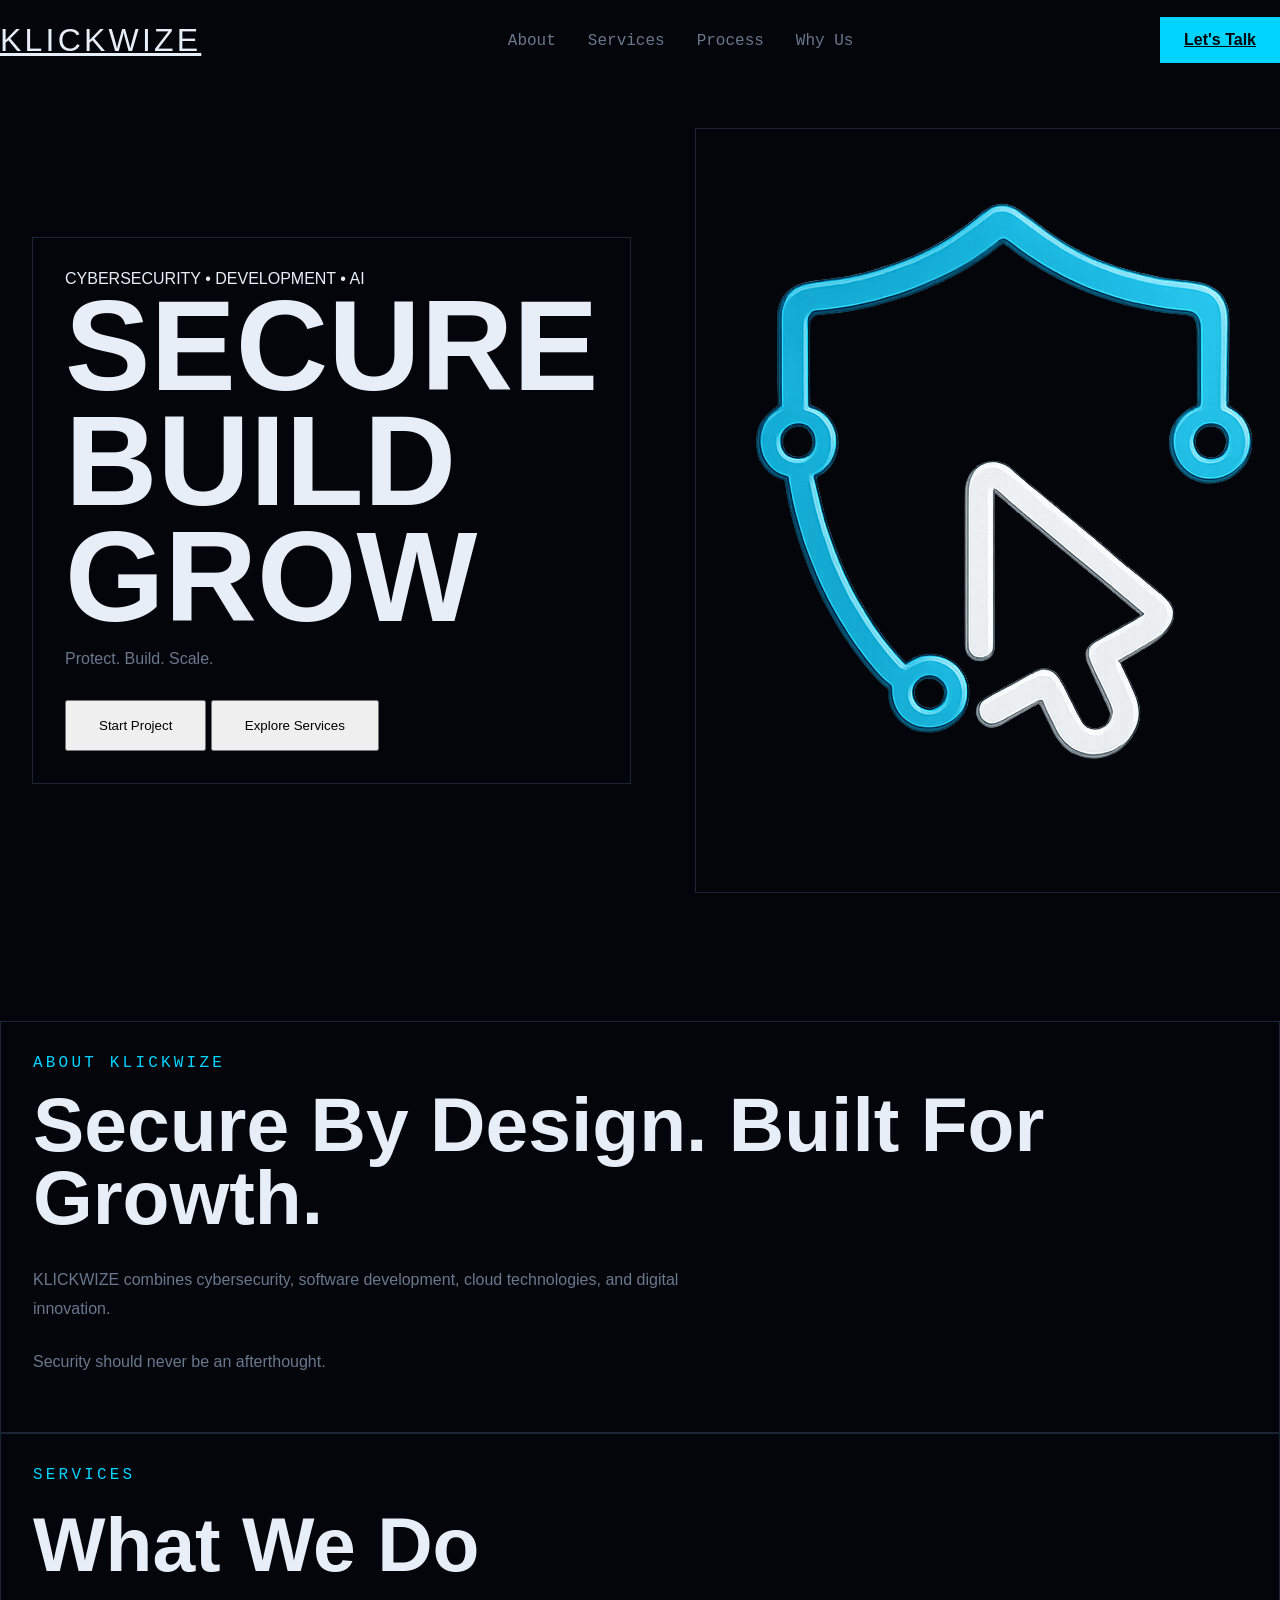
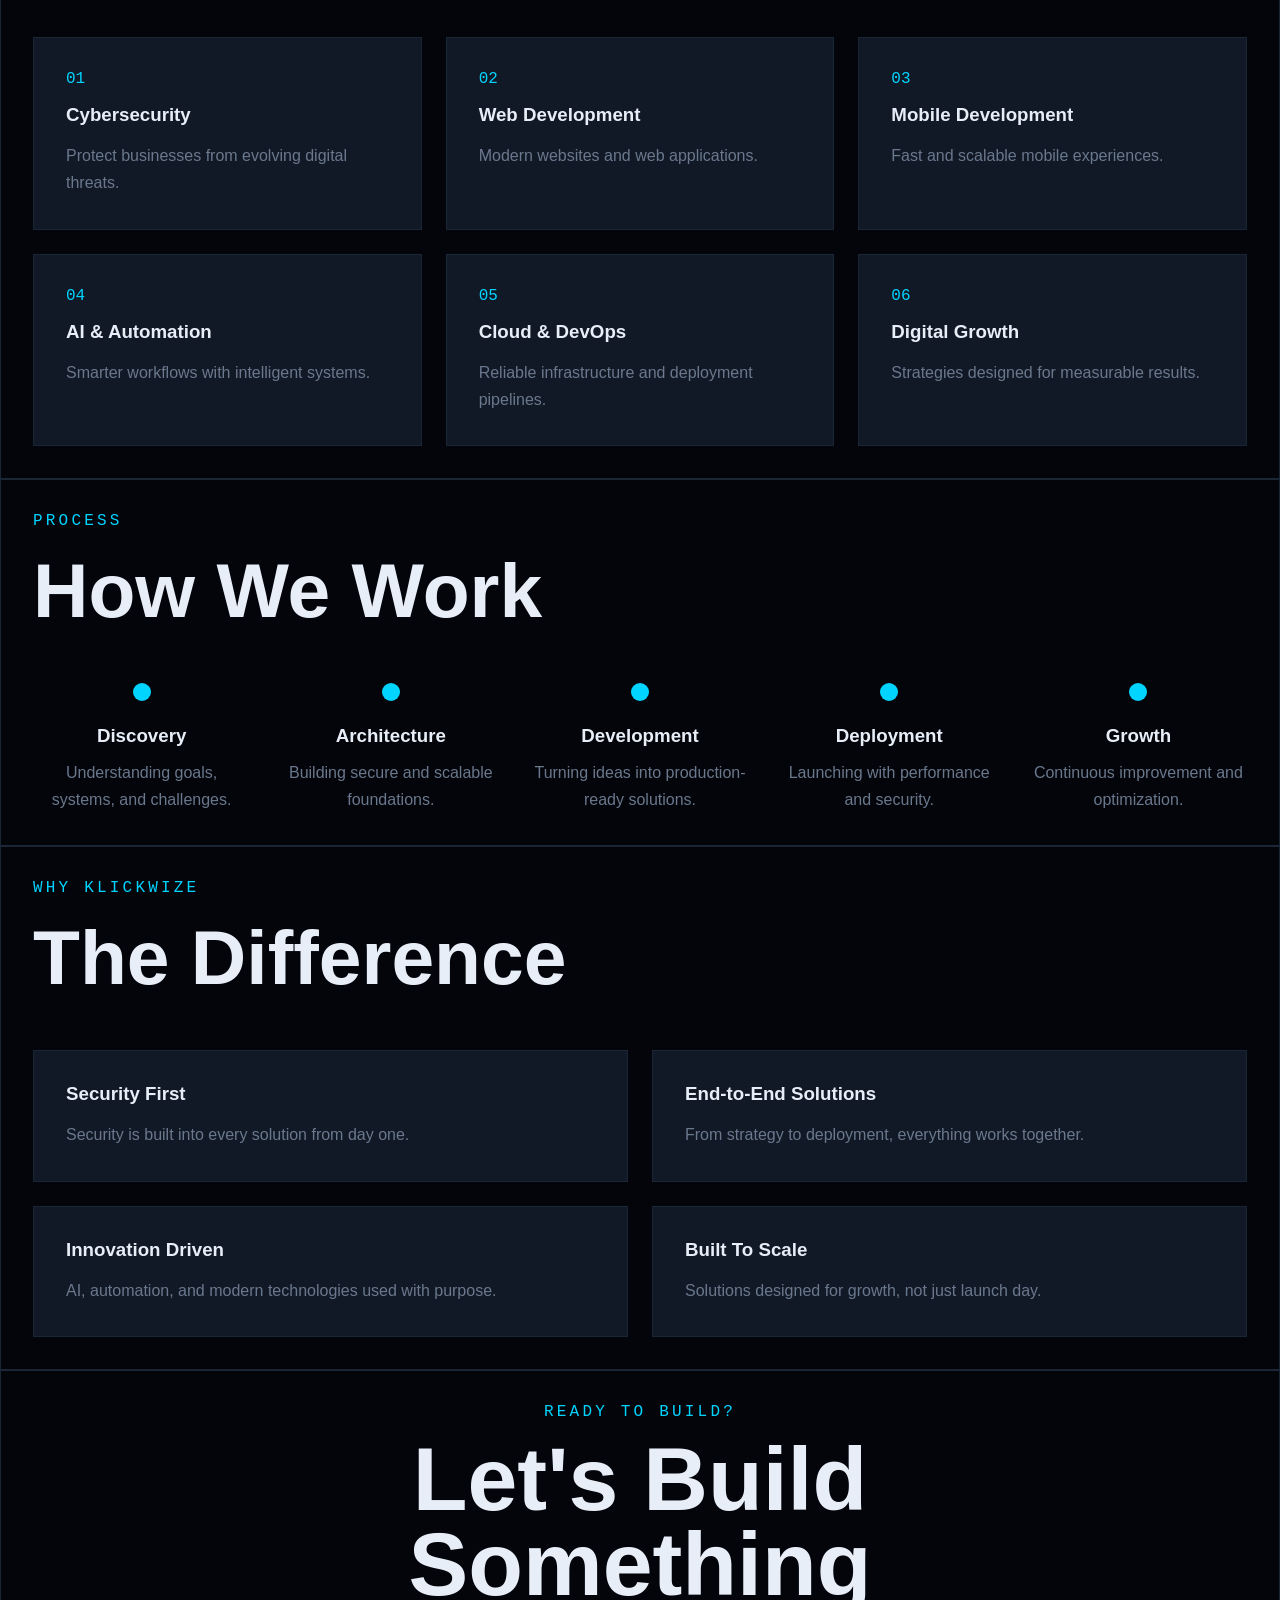
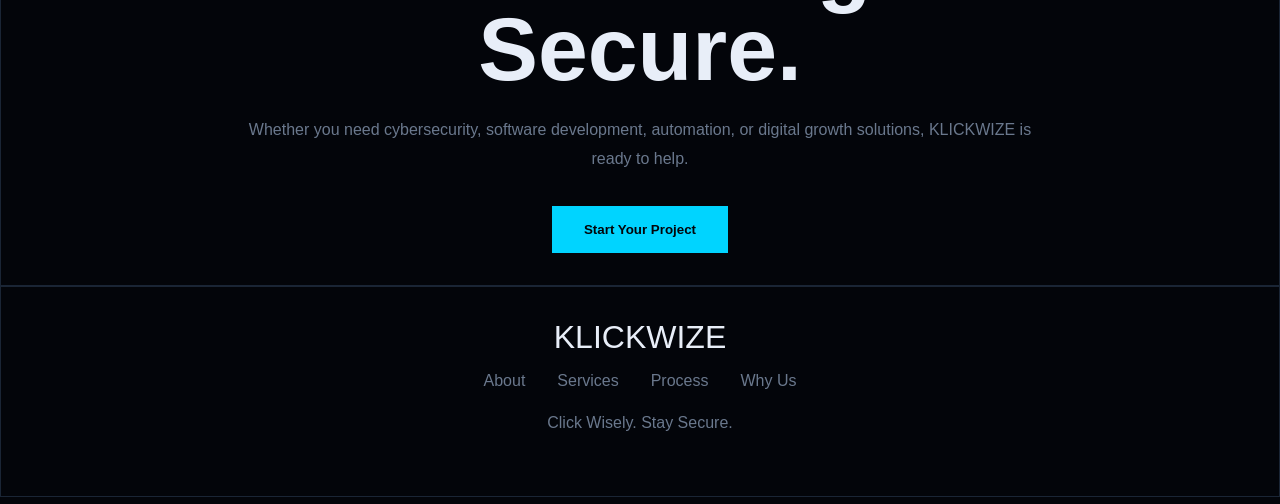
==== Website/0.2/index.html @ e9b2464b "Update: 0.15 - 4/6/2026" ====
<!DOCTYPE html>
<html lang="en">

<!-- ==================================================
     DOCUMENT HEAD
     Global metadata, fonts and stylesheets
================================================== -->

<head>

    <!-- Character Encoding -->
    <meta charset="UTF-8">

    <!-- Responsive Viewport -->
    <meta
        name="viewport"
        content="width=device-width, initial-scale=1.0">

    <!-- Browser Title -->
    <title>KLICKWIZE</title>

    <!-- ==================================================
         GOOGLE FONTS
    ================================================== -->

    <link
        rel="preconnect"
        href="https://fonts.googleapis.com">

    <!-- ==================================================
         STYLESHEETS
    ================================================== -->

    <link
        rel="stylesheet"
        href="css/variables.css">

    <link
        rel="stylesheet"
        href="css/layout.css">

    <link
        rel="stylesheet"
        href="css/components.css">

    <link
        rel="stylesheet"
        href="css/animations.css">

    <link
        rel="stylesheet"
        href="css/responsive.css">

</head>

<body>

    <!-- ==================================================
         SITE HEADER
         Fixed Navigation Bar
    ================================================== -->

    <header>

        <nav class="navbar container">

            <!-- Brand Identity -->

            <a
                href="#hero"
                class="logo">

                KLICKWIZE

            </a>

            <!-- Primary Navigation -->

            <ul class="nav-links">

                <li><a href="#about">About</a></li>

                <li><a href="#services">Services</a></li>

                <li><a href="#process">Process</a></li>

                <li><a href="#why">Why Us</a></li>

            </ul>

            <!-- Primary CTA -->

            <a
                href="#cta"
                class="btn btn-primary nav-cta">

                Let's Talk

            </a>

        </nav>

    </header>

    <!-- ==================================================
         HERO SECTION
         First Impression / Brand Statement
    ================================================== -->

    <section
        id="hero"
        class="section container">

        <!-- Hero Content -->

        <div class="hero-content">

            <span class="hero-tag">

                CYBERSECURITY • DEVELOPMENT • AI

            </span>

            <h1 class="hero-title">

                <span class="hero-line">
                    SECURE
                </span>

                <span class="hero-line">
                    BUILD
                </span>

                <span class="hero-line">
                    GROW
                </span>

            </h1>

            <p class="hero-description">

                Protect. Build. Scale.

            </p>

            <div class="hero-actions">

                <button class="btn btn-primary">

                    Start Project

                </button>

                <button class="btn btn-secondary">

                    Explore Services

                </button>

            </div>

        </div>

        <!-- Hero Branding -->

        <div class="hero-brand">

            <img
                src="assets/images/Logo.png"
                alt="KLICKWIZE Logo">

        </div>

    </section>

    <!-- ==================================================
         ABOUT SECTION
         Company Overview
    ================================================== -->

    <section
        id="about"
        class="section container">

        <div class="about-content">

            <span class="section-label">
                ABOUT KLICKWIZE
            </span>

            <h2 class="section-title">

                Secure By Design.
                Built For Growth.

            </h2>

            <p>
                KLICKWIZE combines cybersecurity,
                software development,
                cloud technologies,
                and digital innovation.
            </p>

            <p>
                Security should never be an
                afterthought.
            </p>

        </div>

    </section>

    <!-- ==================================================
         SERVICES SECTION
         Core Business Capabilities
    ================================================== -->

    <section
        id="services"
        class="section container">

        <!-- Services Header -->
        <span class="section-label"> SERVICES </span>
        <h2 class="section-title"> What We Do </h2>

        <!-- Services Grid -->
        <div class="services-grid">

            <!-- Service Card 01: Cybersecurity -->
            <article class="service-card">
                <span class="service-number">01</span>
                <h3>Cybersecurity</h3>
                <p> Protect businesses from evolving digital threats. </p>
            </article>

            <!-- Service Card 02: Web Development -->
            <article class="service-card">
                <span class="service-number">02</span>
                <h3>Web Development</h3>
                <p> Modern websites and web applications. </p>
            </article>

            <!-- Service Card 03: Mobile Development -->
            <article class="service-card">
                <span class="service-number">03</span>
                <h3>Mobile Development</h3>
                <p> Fast and scalable mobile experiences. </p>
            </article>

            <!-- Service Card 04: AI & Automation -->
            <article class="service-card">
                <span class="service-number">04</span>
                <h3>AI & Automation</h3>
                <p> Smarter workflows with intelligent systems. </p>
            </article>

            <!-- Service Card 05: Cloud & DevOps -->
            <article class="service-card">
                <span class="service-number">05</span>
                <h3>Cloud & DevOps</h3>
                <p> Reliable infrastructure and deployment pipelines. </p>
            </article>

            <!-- Service Card 06: Digital Growth -->
            <article class="service-card">
                <span class="service-number">06</span>
                <h3>Digital Growth</h3>
                <p> Strategies designed for measurable results. </p>
            </article>

        </div>

    </section>

    <!-- ==================================================
         PROCESS SECTION
         Client Workflow
    ================================================== -->

    <section
        id="process"
        class="section container">

        <!-- Process Header -->
        <span class="section-label"> PROCESS </span>
        <h2 class="section-title"> How We Work </h2>

        <!-- Process Timeline -->
        <div class="process-timeline">

            <!-- Process Step 1: Discovery -->
            <div class="process-step">
                <div class="step-dot"></div>
                <div class="step-content">
                    <h3>Discovery</h3>
                    <p> Understanding goals, systems, and challenges. </p>
                </div>
            </div>

            <!-- Process Step 2: Architecture -->
            <div class="process-step">
                <div class="step-dot"></div>
                <div class="step-content">
                    <h3>Architecture</h3>
                    <p> Building secure and scalable foundations. </p>
                </div>
            </div>

            <!-- Process Step 3: Development -->
            <div class="process-step">
                <div class="step-dot"></div>
                <div class="step-content">
                    <h3>Development</h3>
                    <p> Turning ideas into production-ready solutions. </p>
                </div>
            </div>

            <!-- Process Step 4: Deployment -->
            <div class="process-step">
                <div class="step-dot"></div>
                <div class="step-content">
                    <h3>Deployment</h3>
                    <p> Launching with performance and security. </p>
                </div>
            </div>

            <!-- Process Step 5: Growth -->
            <div class="process-step">
                <div class="step-dot"></div>
                <div class="step-content">
                    <h3>Growth</h3>
                    <p> Continuous improvement and optimization. </p>
                </div>
            </div>

        </div>

    </section>

    <!-- ==================================================
         WHY US SECTION
         Value Proposition
    ================================================== -->

    <section
        id="why"
        class="section container">

        <!-- Why Us Header -->
        <span class="section-label"> WHY KLICKWIZE </span>
        <h2 class="section-title"> The Difference </h2>

        <!-- Why Us Grid -->
        <div class="why-grid">

            <!-- Why Card 1: Security First -->
            <article class="why-card">
                <h3>Security First</h3>
                <p> Security is built into every solution from day one. </p>
            </article>

            <!-- Why Card 2: End-to-End Solutions -->
            <article class="why-card">
                <h3>End-to-End Solutions</h3>
                <p> From strategy to deployment, everything works together. </p>
            </article>

            <!-- Why Card 3: Innovation Driven -->
            <article class="why-card">
                <h3>Innovation Driven</h3>
                <p> AI, automation, and modern technologies used with purpose. </p>
            </article>

            <!-- Why Card 4: Built To Scale -->
            <article class="why-card">
                <h3>Built To Scale</h3>
                <p> Solutions designed for growth, not just launch day. </p>
            </article>

        </div>

    </section>

    <!-- ==================================================
         CALL TO ACTION
         Conversion Section
    ================================================== -->

    <section
        id="cta"
        class="section container">

        <!-- CTA Content -->
        <div class="cta-content">

            <span class="section-label"> READY TO BUILD? </span>

            <h2 class="cta-title"> Let's Build Something Secure. </h2>

            <p class="cta-text">
                Whether you need cybersecurity, software development,
                automation, or digital growth solutions,
                KLICKWIZE is ready to help.
            </p>

            <button class="btn btn-primary cta-button">
                Start Your Project
            </button>

        </div>

    </section>

    <!-- ==================================================
         SITE FOOTER
         Navigation + Copyright
    ================================================== -->

    <footer class="footer container">

        <div class="footer-logo">

            KLICKWIZE

        </div>

        <div class="footer-links">

            <a href="#about">About</a>

            <a href="#services">Services</a>

            <a href="#process">Process</a>

            <a href="#why">Why Us</a>

        </div>

        <p class="footer-copy">

            Click Wisely. Stay Secure.

        </p>

    </footer>

</body>

</html>
---- Website/0.2/css/variables.css ----
/* =====================================================
   KLICKWIZE 0.2
   Design System Variables
===================================================== */

:root {

  /* ==================================================
     COLORS
  ================================================== */

  --black: #03050a;
  --deep: #080c14;
  --surface: #0d1220;
  --panel: #121926;

  --edge: #1a2535;

  --cyan: #00d4ff;
  --cyan-dim: #0099bb;

  --white: #e8eef8;
  --muted: #6a788d;

  /* ==================================================
     GLOWS
  ================================================== */

  --cyan-glow: rgba(0,212,255,.15);
  --cyan-soft: rgba(0,212,255,.08);

  /* ==================================================
     TYPOGRAPHY
  ================================================== */

  --ff-display: 'Bebas Neue', sans-serif;
  --ff-body: 'Syne', sans-serif;
  --ff-mono: 'DM Mono', monospace;

  /* ==================================================
     SPACING
  ================================================== */

  --space-xs: .5rem;
  --space-sm: 1rem;
  --space-md: 2rem;
  --space-lg: 4rem;
  --space-xl: 6rem;
  --space-2xl: 8rem;

  /* ==================================================
     CONTAINERS
  ================================================== */

  --container: 1400px;
  --container-small: 900px;

  /* ==================================================
     BORDERS
  ================================================== */

  --radius-sm: 8px;
  --radius-md: 16px;
  --radius-lg: 24px;

  /* ==================================================
     ANIMATIONS
  ================================================== */

  --ease:
    cubic-bezier(.16,1,.3,1);

  --duration-fast: .25s;
  --duration-normal: .45s;
  --duration-slow: .8s;
}
---- Website/0.2/css/layout.css ----
/* =====================================================
   GLOBAL RESET
===================================================== */

*,
*::before,
*::after{
  box-sizing:border-box;
  margin:0;
  padding:0;
}

html{
  scroll-behavior:smooth;
}

body{
  background:var(--black);
  color:var(--white);
  font-family:var(--ff-body);
  overflow-x:hidden;
}

/* =====================================================
   SECTION SPACING
===================================================== */

section{
  padding:var(--space-2xl) var(--space-md);
}

/* =====================================================
   CONTAINER
===================================================== */

.container{
  width:min(100%, var(--container));
  margin-inline:auto;
}

/* =====================================================
   HERO LAYOUT
===================================================== */

#hero{
  min-height:100vh;

  display:grid;

  grid-template-columns:
    1.3fr
    0.7fr;

  align-items:center;

  gap:4rem;
}

/* =====================================================
   PLACEHOLDER BOXES
===================================================== */

.hero-content,
.hero-brand,
#about,
#services,
#process,
#why,
#cta,
footer{

  border:1px solid var(--edge);
  padding:2rem;
}

.hero-content h1{
  font-size:clamp(4rem,10vw,8rem);
  line-height:.9;
  font-family:var(--ff-display);
}

.hero-content p{
  margin-top:1rem;
  color:var(--muted);
  max-width:500px;
}

.hero-content button{
  margin-top:2rem;
  padding:1rem 2rem;
}

/* =====================================================
   NAVIGATION
===================================================== */

header{

  position:fixed;

  top:0;
  left:0;

  width:100%;

  z-index:1000;
}

.navbar{

  display:flex;

  justify-content:space-between;

  align-items:center;

  min-height:80px;
}

.nav-links{

  display:flex;

  gap:2rem;

  list-style:none;
}
---- Website/0.2/css/components.css ----
/* =====================================================
   LOGO
===================================================== */

.logo{

  font-family:var(--ff-display);

  font-size:2rem;

  letter-spacing:.1em;

  color:var(--white);
}

/* =====================================================
   NAV LINKS
===================================================== */

.nav-links a{

  text-decoration:none;

  color:var(--muted);

  font-family:var(--ff-mono);

  transition:.3s;
}

.nav-links a:hover{

  color:var(--cyan);
}

/* =====================================================
   CTA BUTTON
===================================================== */

.nav-cta{

  border:none;

  padding:.9rem 1.5rem;

  background:var(--cyan);

  color:var(--black);

  cursor:pointer;

  font-weight:700;
}

/* =====================================================
   SECTION LABEL
===================================================== */

.section-label{

  display:block;

  color:var(--cyan);

  font-family:var(--ff-mono);

  margin-bottom:1rem;

  letter-spacing:.2em;
}

/* =====================================================
   ABOUT
===================================================== */

.about-content h2{

  font-family:var(--ff-display);

  font-size:clamp(3rem,6vw,5rem);

  line-height:.95;

  margin-bottom:2rem;
}

.about-content p{

  color:var(--muted);

  max-width:700px;

  margin-bottom:1.5rem;

  line-height:1.8;
}

/* =====================================================
   SECTION TITLES
===================================================== */

.section-title{

  font-family:var(--ff-display);

  font-size:clamp(3rem,6vw,5rem);

  margin-bottom:3rem;
}

/* =====================================================
   SERVICES
===================================================== */

.services-grid{

  display:grid;

  grid-template-columns:
    repeat(3,1fr);

  gap:1.5rem;
}

.service-card{

  background:var(--panel);

  border:1px solid var(--edge);

  padding:2rem;

  transition:.3s;
}

.service-card:hover{

  transform:translateY(-6px);

  border-color:var(--cyan);
}

.service-number{

  color:var(--cyan);

  font-family:var(--ff-mono);

  display:block;

  margin-bottom:1rem;
}

.service-card h3{

  margin-bottom:1rem;
}

.service-card p{

  color:var(--muted);

  line-height:1.7;
}

/* =====================================================
   PROCESS
===================================================== */

.process-timeline{

  position:relative;

  display:flex;

  justify-content:space-between;

  gap:2rem;

  margin-top:3rem;
}

.process-step{

  flex:1;

  text-align:center;
}

.step-dot{

  width:18px;
  height:18px;

  border-radius:50%;

  background:var(--cyan);

  margin-inline:auto;

  margin-bottom:1.5rem;
}

.step-content h3{

  margin-bottom:.75rem;
}

.step-content p{

  color:var(--muted);

  line-height:1.7;
}

/* =====================================================
   WHY US
===================================================== */

.why-grid{

  display:grid;

  grid-template-columns:
    repeat(2,1fr);

  gap:1.5rem;
}

.why-card{

  background:var(--panel);

  border:1px solid var(--edge);

  padding:2rem;

  transition:.3s;
}

.why-card:hover{

  border-color:var(--cyan);

  transform:translateY(-4px);
}

.why-card h3{

  margin-bottom:1rem;
}

.why-card p{

  color:var(--muted);

  line-height:1.7;
}

/* =====================================================
   CTA
===================================================== */

.cta-content{

  text-align:center;

  max-width:800px;

  margin-inline:auto;
}

.cta-title{

  font-family:var(--ff-display);

  font-size:clamp(3rem,7vw,6rem);

  line-height:.95;

  margin-bottom:1.5rem;
}

.cta-text{

  color:var(--muted);

  line-height:1.8;

  margin-bottom:2rem;
}

.cta-button{

  border:none;

  padding:1rem 2rem;

  background:var(--cyan);

  color:var(--black);

  font-weight:700;

  cursor:pointer;

  transition:.3s;
}

.cta-button:hover{

  transform:translateY(-3px);
}
/* =====================================================
   FOOTER
===================================================== */

footer{

  padding-bottom:4rem;

  text-align:center;
}

.footer-logo{

  font-family:var(--ff-display);

  font-size:2rem;

  margin-bottom:1rem;
}

.footer-links{

  display:flex;

  justify-content:center;

  gap:2rem;

  margin-bottom:1.5rem;
}

.footer-links a{

  color:var(--muted);

  text-decoration:none;
}

.footer-copy{

  color:var(--muted);
}
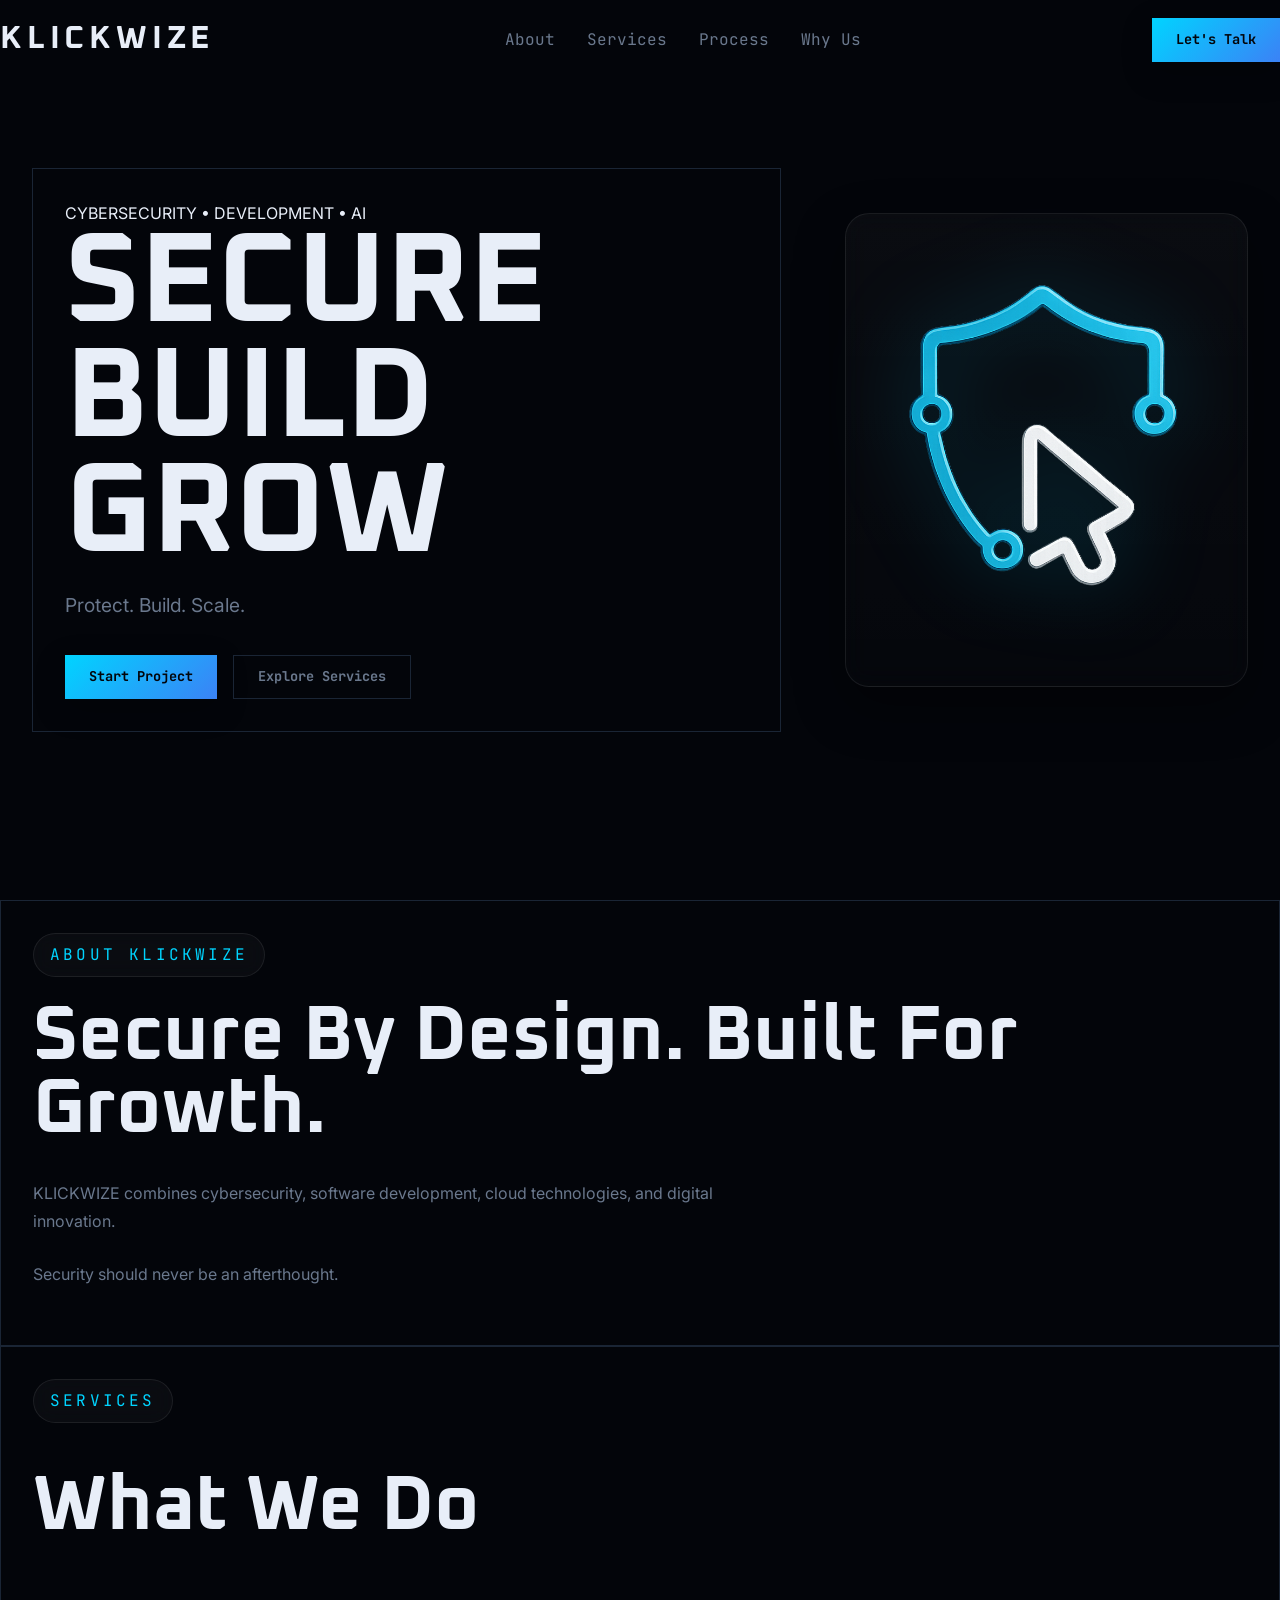
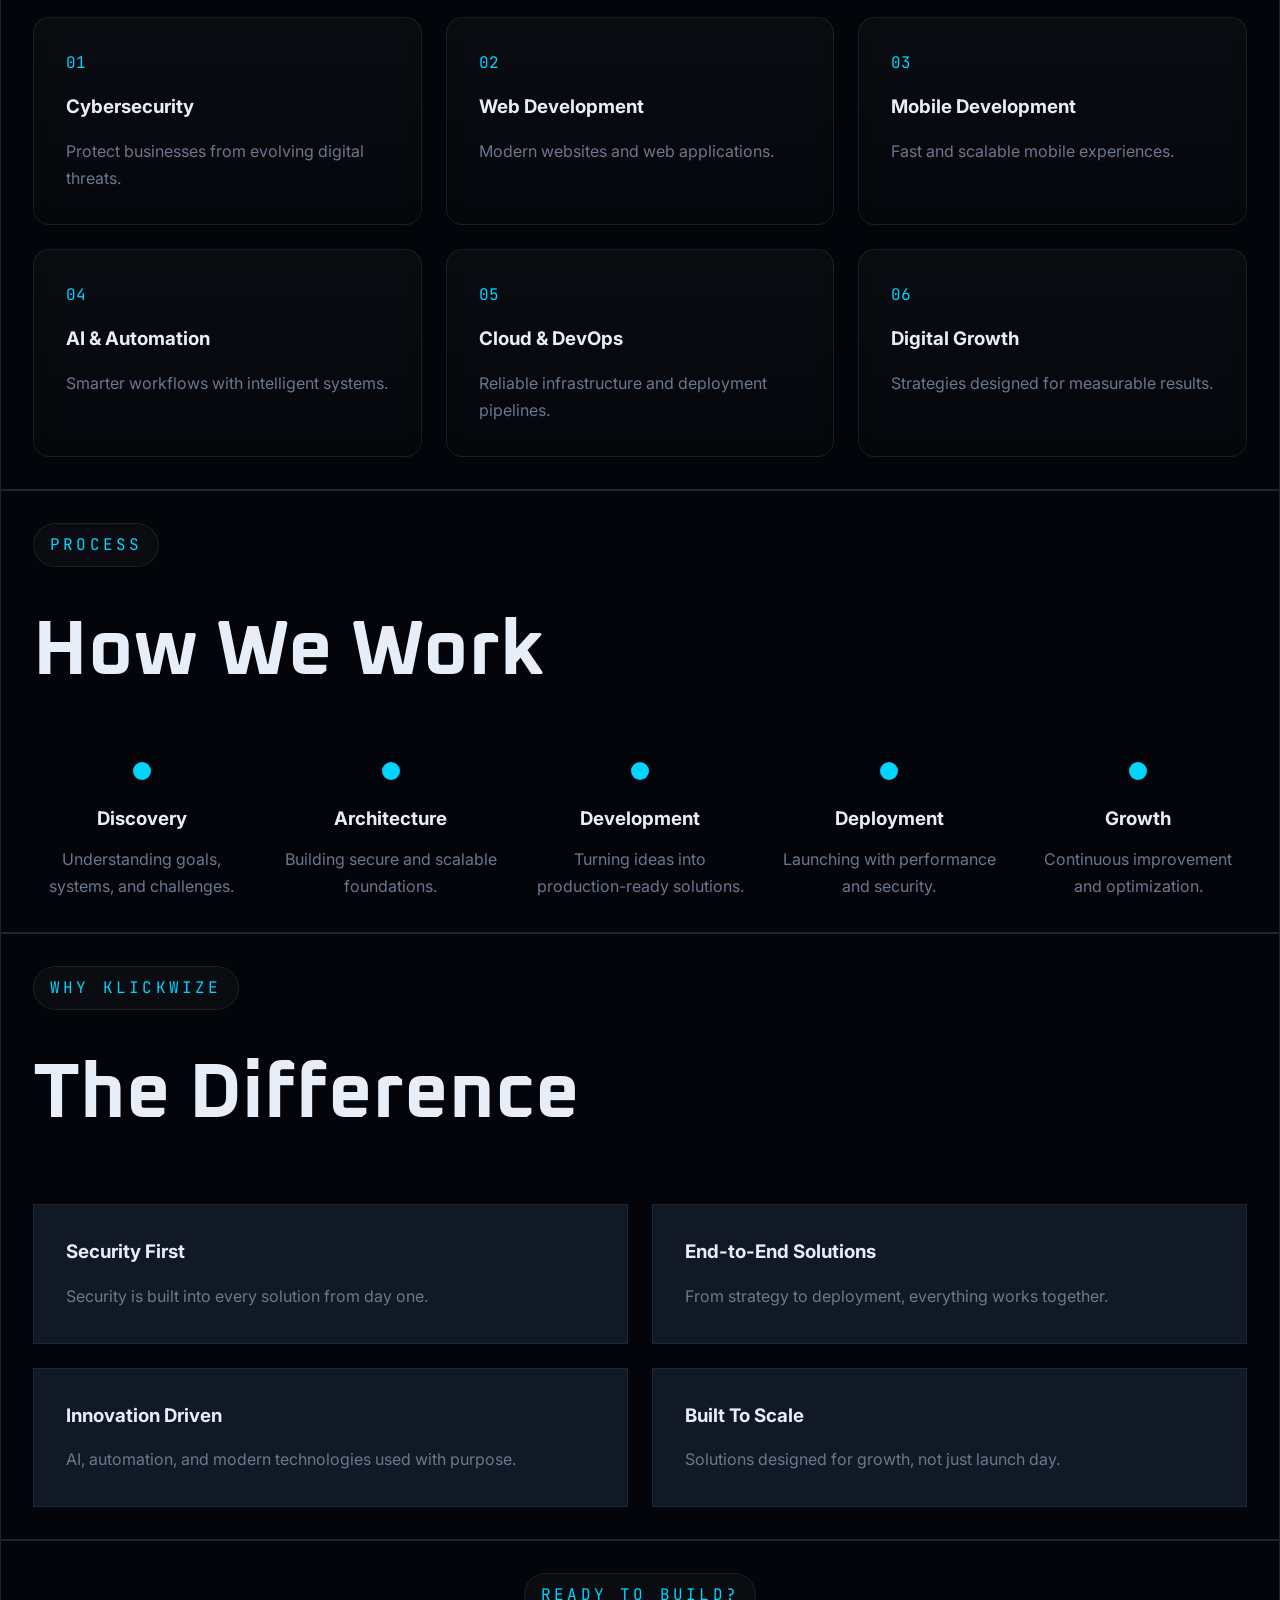
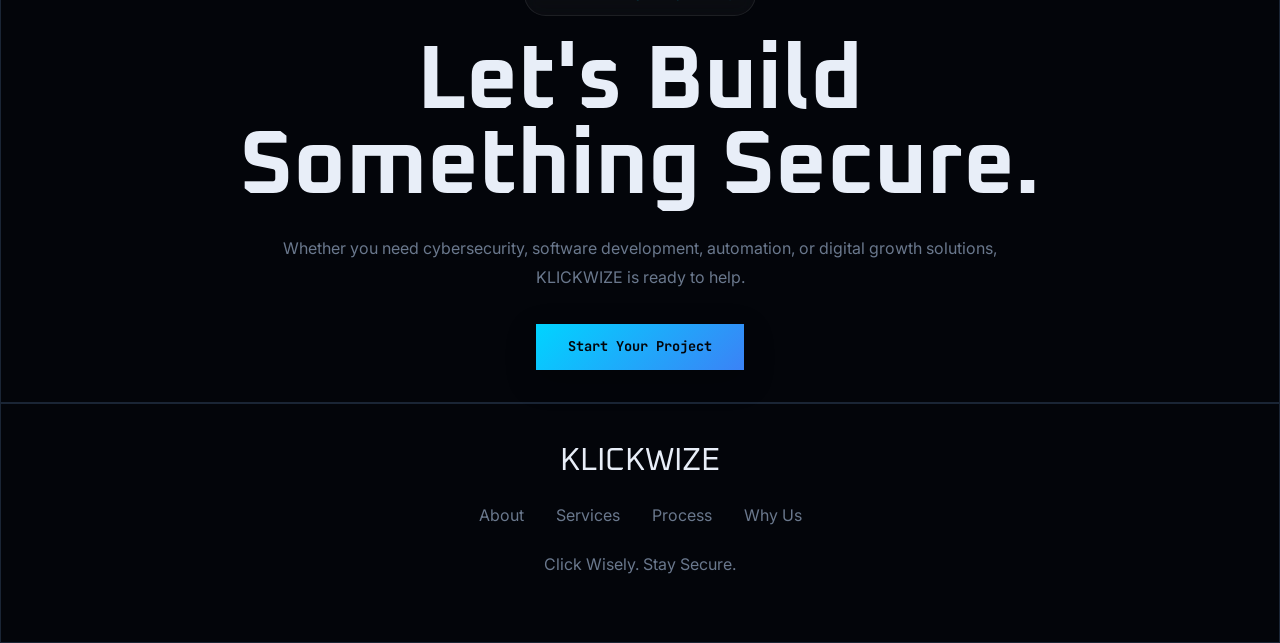
==== commit c86560c1: "Update: 0.16 - 4/6/2026" ====
--- a/Website/0.2/index.html
+++ b/Website/0.2/index.html
@@ -27,6 +27,15 @@
         rel="preconnect"
         href="https://fonts.googleapis.com">
 
+    <link
+        rel="preconnect"
+        href="https://fonts.gstatic.com"
+        crossorigin>
+
+    <link
+        href="https://fonts.googleapis.com/css2?family=Inter:wght@400;500;700;800&family=JetBrains+Mono:wght@400;500&family=Oxanium:wght@500;700;800&display=swap"
+        rel="stylesheet">
+
     <!-- ==================================================
          STYLESHEETS
     ================================================== -->
@@ -145,17 +154,21 @@
 
             <div class="hero-actions">
 
-                <button class="btn btn-primary">
+                <a
+                    href="#cta"
+                    class="btn btn-primary">
 
                     Start Project
 
-                </button>
-
-                <button class="btn btn-secondary">
+                </a>
+
+                <a
+                    href="#services"
+                    class="btn btn-secondary">
 
                     Explore Services
 
-                </button>
+                </a>
 
             </div>
 
@@ -404,9 +417,11 @@
                 KLICKWIZE is ready to help.
             </p>
 
-            <button class="btn btn-primary cta-button">
+            <a
+                href="#services"
+                class="btn btn-primary cta-button">
                 Start Your Project
-            </button>
+            </a>
 
         </div>
 
@@ -447,4 +462,4 @@
 
 </body>
 
-</html>+</html>
--- a/Website/0.2/css/variables.css
+++ b/Website/0.2/css/variables.css
@@ -33,9 +33,9 @@
      TYPOGRAPHY
   ================================================== */
 
-  --ff-display: 'Bebas Neue', sans-serif;
-  --ff-body: 'Syne', sans-serif;
-  --ff-mono: 'DM Mono', monospace;
+  --ff-display: 'Oxanium', sans-serif;
+  --ff-body: 'Inter', sans-serif;
+  --ff-mono: 'JetBrains Mono', monospace;
 
   /* ==================================================
      SPACING
@@ -73,4 +73,87 @@
   --duration-fast: .25s;
   --duration-normal: .45s;
   --duration-slow: .8s;
+
+/* ==================================================
+   PRIMARY BRAND COLORS
+================================================== */
+
+  --cyan-bright: #5ae6ff;
+  --cyan-dark: #0099bb;
+
+  --blue: #3b82f6;
+  --blue-dark: #1d4ed8;
+
+/* ==================================================
+   ATMOSPHERE
+================================================== */
+
+  --grid-line: rgba(255,255,255,.03);
+
+  --glass: rgba(255,255,255,.03);
+
+  --glass-border: rgba(255,255,255,.08);
+
+/* ==================================================
+   GLOW SYSTEM
+================================================== */
+
+  --glow-sm: 0 0 20px rgba(0,212,255,.15);
+
+  --glow-md: 0 0 40px rgba(0,212,255,.20);
+
+  --glow-lg: 0 0 80px rgba(0,212,255,.30);
+
+/* ==================================================
+   TYPE SCALE
+================================================== */
+
+  --fs-xs: .875rem;
+  --fs-sm: 1rem;
+  --fs-md: 1.125rem;
+  --fs-lg: 1.5rem;
+  --fs-xl: 2rem;
+
+  --fs-hero: clamp(5rem,12vw,12rem);
+
+/* ==================================================
+   SHADOWS
+================================================== */
+
+--shadow-sm:
+  0 10px 30px rgba(0,0,0,.25);
+
+--shadow-md:
+  0 20px 50px rgba(0,0,0,.40);
+
+--shadow-lg:
+  0 30px 80px rgba(0,0,0,.55);
+
+
+/* ==================================================
+   GRADIENTS
+================================================== */
+
+--gradient-primary:
+  linear-gradient(
+    135deg,
+    var(--cyan),
+    var(--blue)
+  );
+
+--gradient-surface:
+  linear-gradient(
+    180deg,
+    rgba(255,255,255,.03),
+    rgba(255,255,255,.01)
+  );
+
+
+/* ==================================================
+   TRANSITIONS
+================================================== */
+
+--transition:
+  all var(--duration-normal)
+  var(--ease);
 }
--- a/Website/0.2/css/layout.css
+++ b/Website/0.2/css/layout.css
@@ -19,6 +19,7 @@
   color:var(--white);
   font-family:var(--ff-body);
   overflow-x:hidden;
+  line-height:1.6;
 }
 
 /* =====================================================
@@ -85,9 +86,11 @@
   max-width:500px;
 }
 
-.hero-content button{
+.hero-actions{
+  display:flex;
+  flex-wrap:wrap;
+  gap:1rem;
   margin-top:2rem;
-  padding:1rem 2rem;
 }
 
 /* =====================================================
@@ -124,4 +127,4 @@
   gap:2rem;
 
   list-style:none;
-}+}
--- a/Website/0.2/css/components.css
+++ b/Website/0.2/css/components.css
@@ -1,3 +1,69 @@
+.hero-title{
+
+  font-family:
+    var(--ff-display);
+
+  font-size:
+    var(--fs-hero);
+
+  line-height:
+    .85;
+
+  text-transform:
+    uppercase;
+
+  margin-bottom:
+    1rem;
+}
+.hero-line{
+
+  display:block;
+}
+.hero-description{
+
+  max-width:600px;
+
+  color:var(--muted);
+
+  font-size:1.2rem;
+
+  line-height:1.8;
+
+  margin-bottom:2rem;
+}
+.hero-brand{
+
+  display:flex;
+
+  justify-content:center;
+
+  align-items:center;
+
+  background:
+    var(--gradient-surface);
+
+  border:
+    1px solid var(--glass-border);
+
+  border-radius:
+    var(--radius-lg);
+
+  backdrop-filter:
+    blur(12px);
+
+  box-shadow:
+    var(--shadow-md);
+
+  padding:
+    3rem;
+}
+.hero-brand img{
+
+  max-width:100%;
+
+  filter:
+    drop-shadow(0 0 40px rgba(0,212,255,.25));
+}
 /* =====================================================
    LOGO
 ===================================================== */
@@ -8,11 +74,26 @@
 
   font-size:2rem;
 
-  letter-spacing:.1em;
+  font-weight:700;
+
+  letter-spacing:.15em;
+
+  text-transform:uppercase;
 
   color:var(--white);
-}
-
+
+  text-decoration:none;
+
+  transition:var(--transition);
+}
+
+.logo:hover{
+
+  color:var(--cyan);
+
+  text-shadow:
+    0 0 20px var(--cyan-glow);
+}
 /* =====================================================
    NAV LINKS
 ===================================================== */
@@ -34,22 +115,82 @@
 }
 
 /* =====================================================
+   BUTTONS
+===================================================== */
+
+.btn{
+
+  display:inline-flex;
+
+  align-items:center;
+
+  justify-content:center;
+
+  min-height:44px;
+
+  padding:.9rem 1.5rem;
+
+  border:1px solid transparent;
+
+  font-family:var(--ff-mono);
+
+  font-size:.85rem;
+
+  font-weight:700;
+
+  line-height:1;
+
+  text-decoration:none;
+
+  cursor:pointer;
+
+  transition:background var(--duration-fast),border-color var(--duration-fast),color var(--duration-fast),transform var(--duration-fast),box-shadow var(--duration-normal);
+}
+
+.btn-primary{
+
+  background:var(--gradient-primary);
+
+  color:var(--black);
+
+  border:none;
+
+  box-shadow:var(--shadow-sm);
+}
+
+.btn-primary:hover{
+
+  transform:
+    translateY(-3px);
+
+  box-shadow:
+    var(--shadow-md),
+    var(--glow-md);
+}
+
+.btn-secondary{
+
+  border-color:var(--edge);
+
+  background:transparent;
+
+  color:var(--muted);
+}
+
+.btn-secondary:hover{
+
+  border-color:var(--cyan);
+
+  color:var(--white);
+}
+
+/* =====================================================
    CTA BUTTON
 ===================================================== */
 
 .nav-cta{
 
-  border:none;
-
-  padding:.9rem 1.5rem;
-
-  background:var(--cyan);
-
-  color:var(--black);
-
-  cursor:pointer;
-
-  font-weight:700;
+  white-space:nowrap;
 }
 
 /* =====================================================
@@ -58,17 +199,38 @@
 
 .section-label{
 
-  display:block;
-
-  color:var(--cyan);
-
-  font-family:var(--ff-mono);
-
-  margin-bottom:1rem;
-
-  letter-spacing:.2em;
-}
-
+  display:inline-block;
+
+  padding:
+    .5rem 1rem;
+
+  border:
+    1px solid var(--glass-border);
+
+  background:
+    var(--glass);
+
+  backdrop-filter:
+    blur(10px);
+
+  border-radius:
+    999px;
+
+  color:
+    var(--cyan);
+
+  font-family:
+    var(--ff-mono);
+
+  letter-spacing:
+    .2em;
+
+  text-transform:
+    uppercase;
+
+  margin-bottom:
+    1.5rem;
+}
 /* =====================================================
    ABOUT
 ===================================================== */
@@ -124,13 +286,25 @@
 
 .service-card{
 
-  background:var(--panel);
-
-  border:1px solid var(--edge);
+  position:relative;
+
+  background:
+    var(--gradient-surface);
+
+  backdrop-filter:
+    blur(10px);
+
+  border:
+    1px solid var(--glass-border);
+
+  border-radius:
+    var(--radius-md);
 
   padding:2rem;
 
-  transition:.3s;
+  overflow:hidden;
+
+  transition:var(--transition);
 }
 
 .service-card:hover{
@@ -161,6 +335,32 @@
   color:var(--muted);
 
   line-height:1.7;
+}
+
+.service-card::before{
+
+  content:"";
+
+  position:absolute;
+
+  top:0;
+  left:0;
+
+  width:100%;
+
+  height:2px;
+
+  background:
+    var(--gradient-primary);
+
+  opacity:0;
+
+  transition:var(--transition);
+}
+
+.service-card:hover::before{
+
+  opacity:1;
 }
 
 /* =====================================================
@@ -292,19 +492,7 @@
 
 .cta-button{
 
-  border:none;
-
   padding:1rem 2rem;
-
-  background:var(--cyan);
-
-  color:var(--black);
-
-  font-weight:700;
-
-  cursor:pointer;
-
-  transition:.3s;
 }
 
 .cta-button:hover{
@@ -352,4 +540,4 @@
 .footer-copy{
 
   color:var(--muted);
-}+}
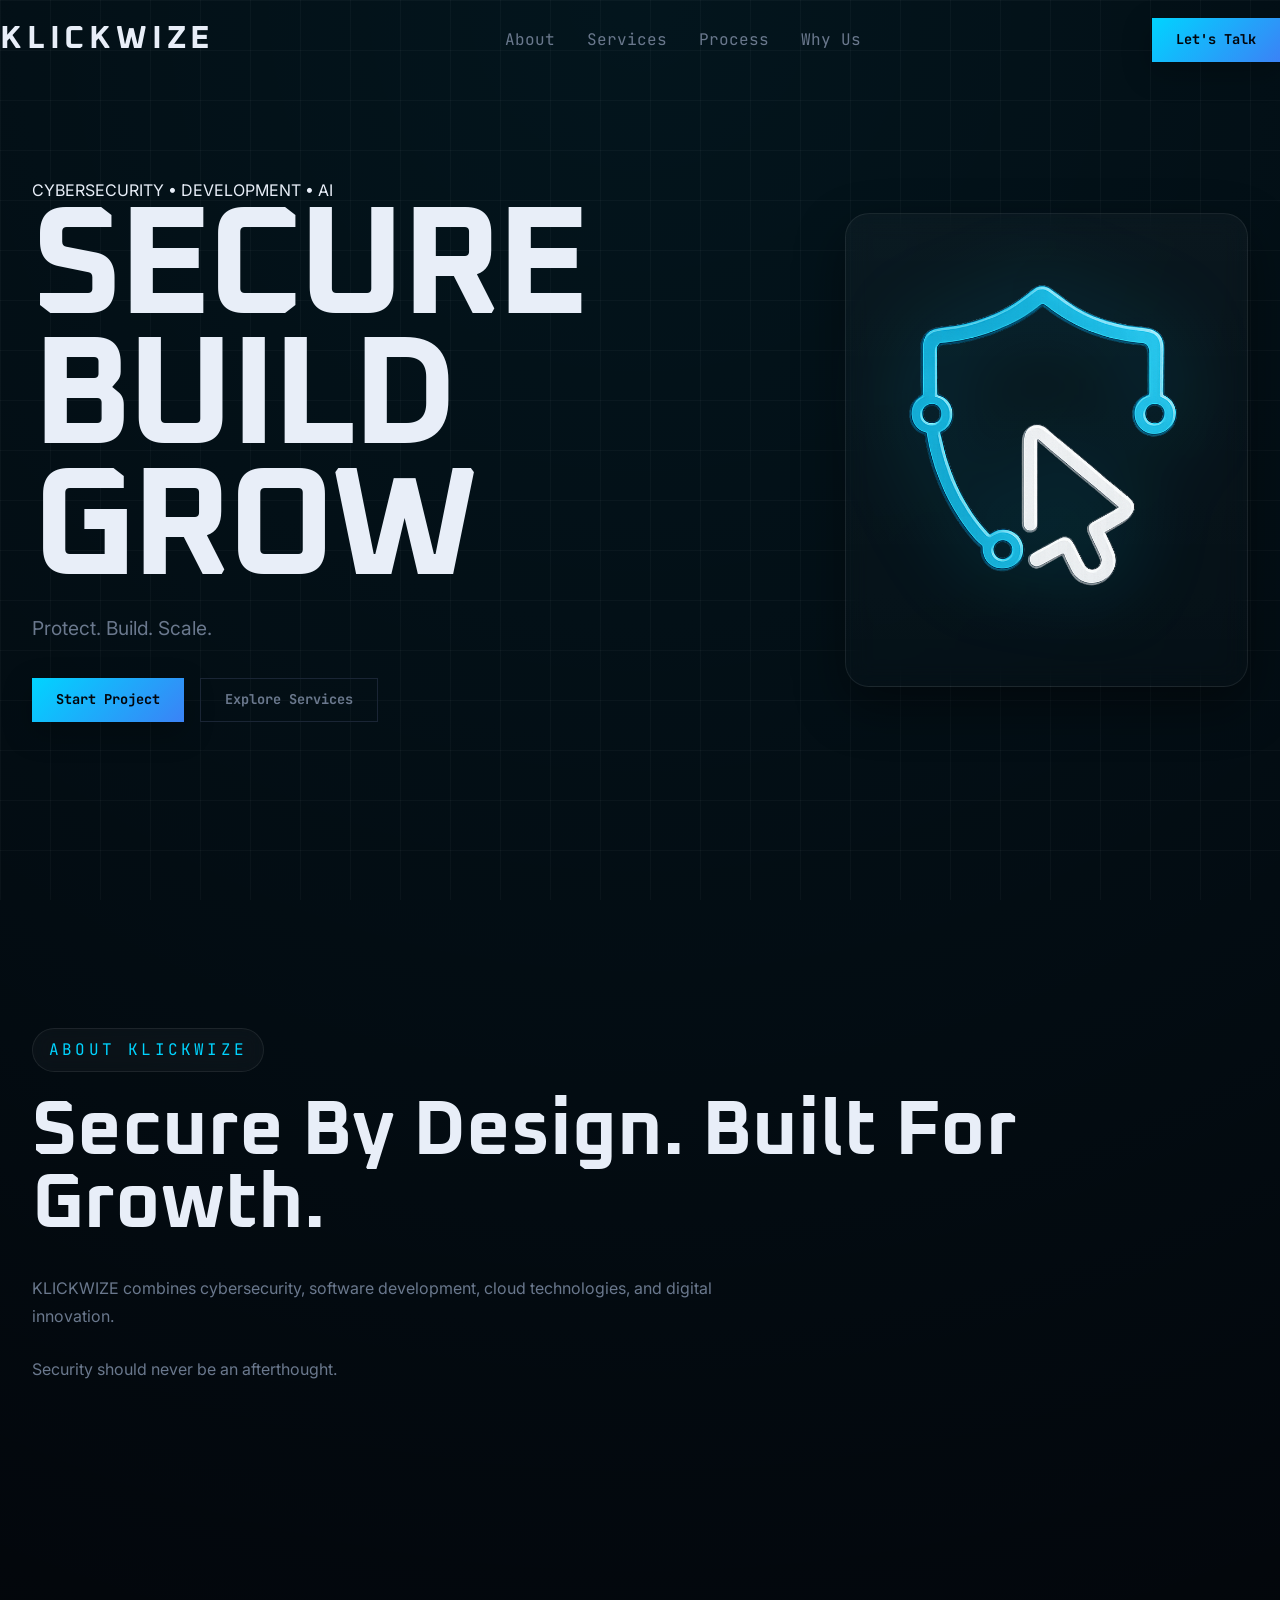
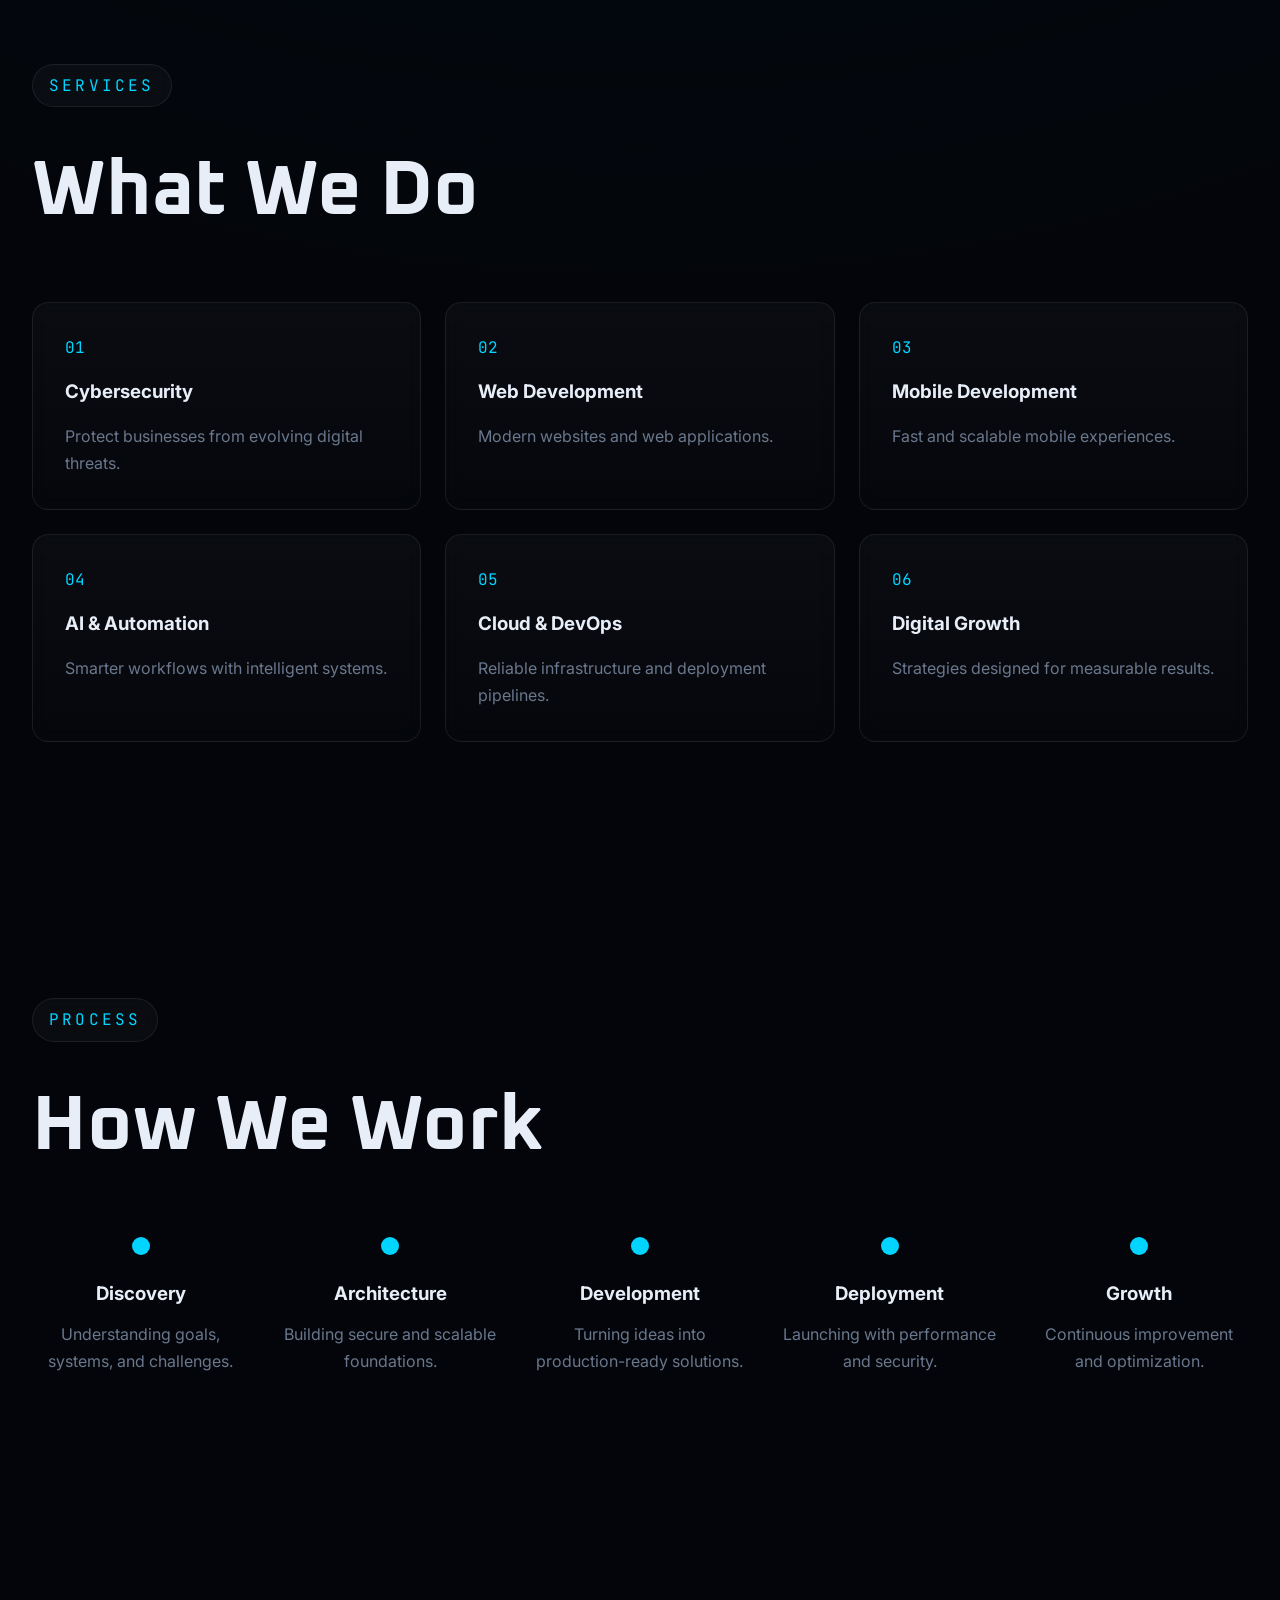
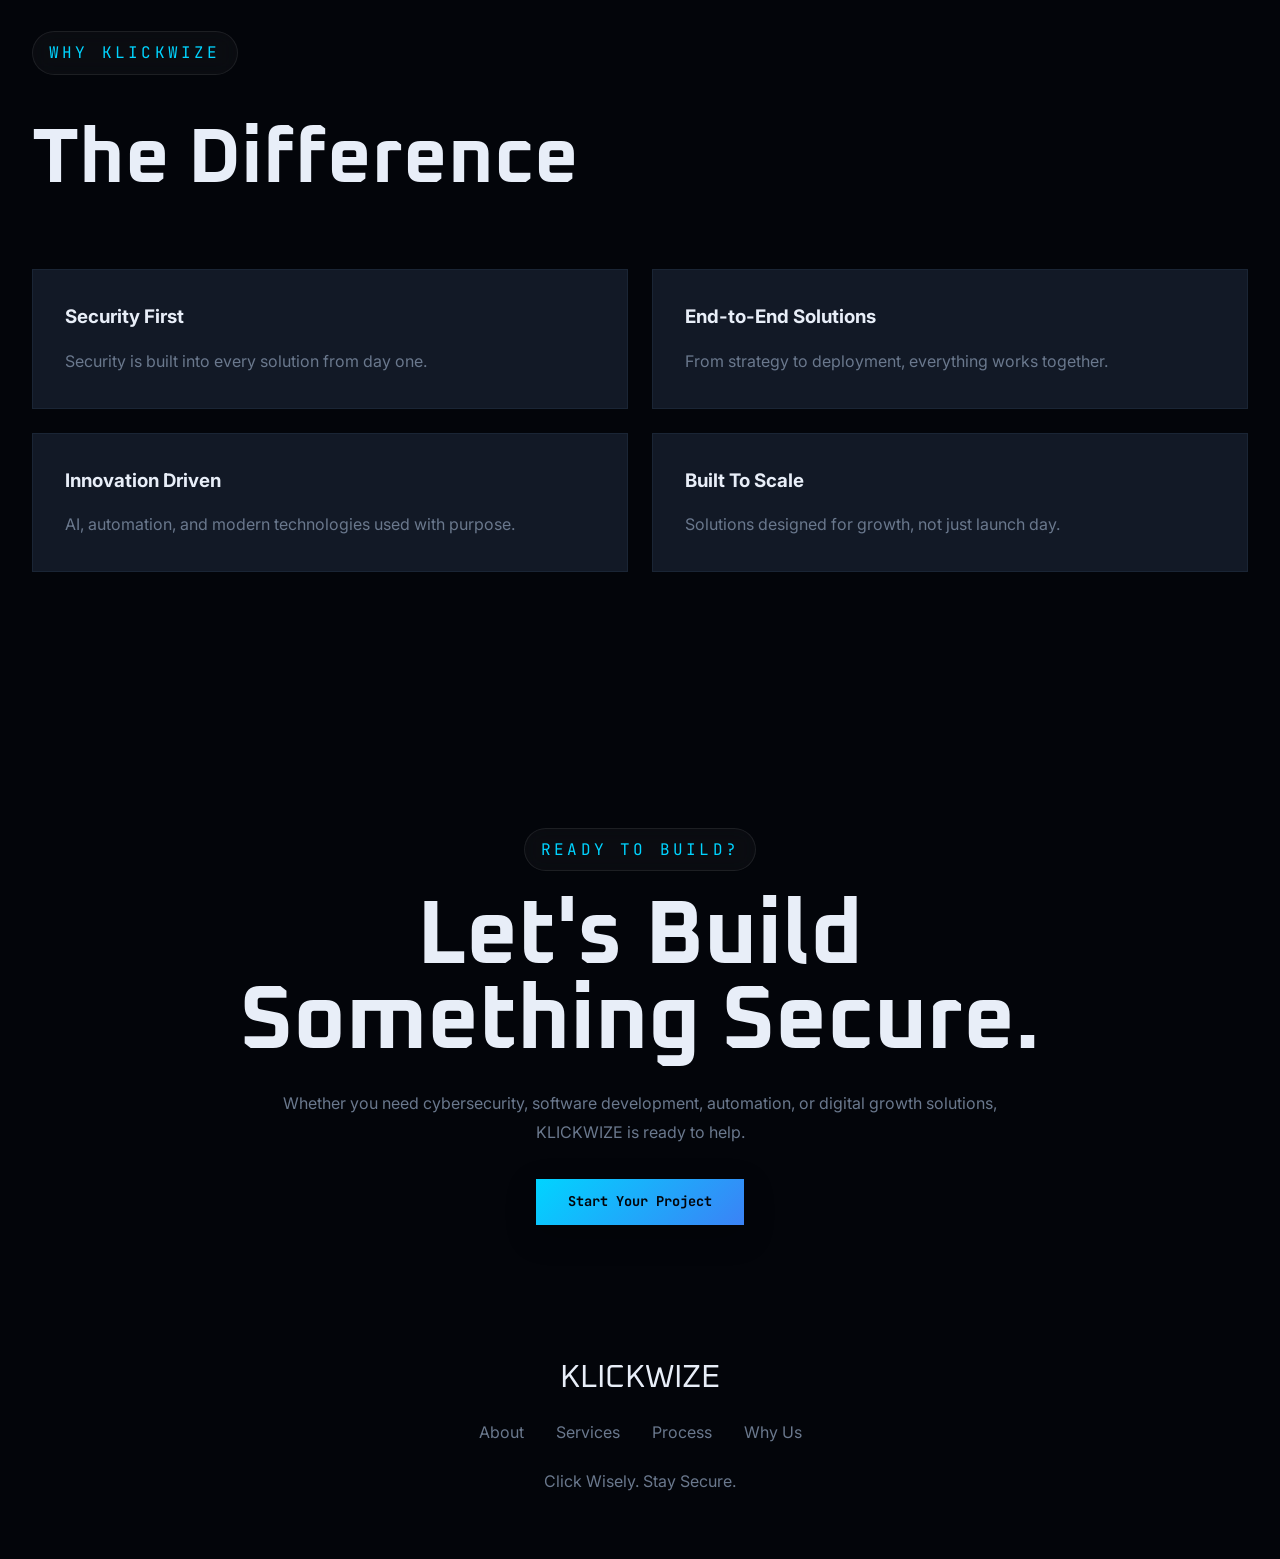
==== commit 38aead6f: "Update: 0.17 - 5/6/2026 2:00pm" ====
--- a/Website/0.2/index.html
+++ b/Website/0.2/index.html
@@ -3,24 +3,29 @@
 
 <!-- ==================================================
      DOCUMENT HEAD
-     Global metadata, fonts and stylesheets
+
+     The head does not show visible page content.
+     It tells the browser which fonts, styles, title,
+     and screen settings the website needs.
 ================================================== -->
 
 <head>
 
-    <!-- Character Encoding -->
+    <!-- Character encoding: tells the browser how to read text characters. -->
     <meta charset="UTF-8">
 
-    <!-- Responsive Viewport -->
+    <!-- Responsive viewport: makes the website scale correctly on phones. -->
     <meta
         name="viewport"
         content="width=device-width, initial-scale=1.0">
 
-    <!-- Browser Title -->
+    <!-- Browser title: this appears in the browser tab. -->
     <title>KLICKWIZE</title>
 
     <!-- ==================================================
          GOOGLE FONTS
+
+         These links load the typefaces used by the website.
     ================================================== -->
 
     <link
@@ -38,6 +43,9 @@
 
     <!-- ==================================================
          STYLESHEETS
+
+         CSS files are loaded in order:
+         variables first, then layout, components, animations, responsive fixes.
     ================================================== -->
 
     <link
@@ -66,14 +74,16 @@
 
     <!-- ==================================================
          SITE HEADER
-         Fixed Navigation Bar
+
+         The top navigation bar. It helps visitors jump
+         to the main page sections without scrolling manually.
     ================================================== -->
 
     <header>
 
         <nav class="navbar container">
 
-            <!-- Brand Identity -->
+             <!-- Brand identity: clickable company name that returns to the top. -->
 
             <a
                 href="#hero"
@@ -83,7 +93,7 @@
 
             </a>
 
-            <!-- Primary Navigation -->
+             <!-- Primary navigation: the main links visitors use to move around. -->
 
             <ul class="nav-links">
 
@@ -97,7 +107,7 @@
 
             </ul>
 
-            <!-- Primary CTA -->
+             <!-- Primary CTA: CTA means call-to-action, the main button to guide users. -->
 
             <a
                 href="#cta"
@@ -113,14 +123,16 @@
 
     <!-- ==================================================
          HERO SECTION
-         First Impression / Brand Statement
+
+         The first visible area of the website.
+         It gives visitors the main message immediately.
     ================================================== -->
 
     <section
         id="hero"
         class="section container">
 
-        <!-- Hero Content -->
+         <!-- Hero content: the headline, short message, and action buttons. -->
 
         <div class="hero-content">
 
@@ -174,7 +186,7 @@
 
         </div>
 
-        <!-- Hero Branding -->
+         <!-- Hero branding: displays the company logo beside the headline. -->
 
         <div class="hero-brand">
 
@@ -188,7 +200,9 @@
 
     <!-- ==================================================
          ABOUT SECTION
-         Company Overview
+
+         Explains what KLICKWIZE does and the main belief:
+         security should be planned from the beginning.
     ================================================== -->
 
     <section
@@ -226,18 +240,20 @@
 
     <!-- ==================================================
          SERVICES SECTION
-         Core Business Capabilities
+
+         Shows the main services as cards so visitors can
+         quickly understand what the company offers.
     ================================================== -->
 
     <section
         id="services"
         class="section container">
 
-        <!-- Services Header -->
+        <!-- Services header: small label plus large section title. -->
         <span class="section-label"> SERVICES </span>
         <h2 class="section-title"> What We Do </h2>
 
-        <!-- Services Grid -->
+        <!-- Services grid: card layout that groups all service offerings. -->
         <div class="services-grid">
 
             <!-- Service Card 01: Cybersecurity -->
@@ -288,18 +304,19 @@
 
     <!-- ==================================================
          PROCESS SECTION
-         Client Workflow
+
+         Explains the step-by-step working process in order.
     ================================================== -->
 
     <section
         id="process"
         class="section container">
 
-        <!-- Process Header -->
+        <!-- Process header: introduces how the company works. -->
         <span class="section-label"> PROCESS </span>
         <h2 class="section-title"> How We Work </h2>
 
-        <!-- Process Timeline -->
+        <!-- Process timeline: each step shows one stage of the project journey. -->
         <div class="process-timeline">
 
             <!-- Process Step 1: Discovery -->
@@ -353,18 +370,19 @@
 
     <!-- ==================================================
          WHY US SECTION
-         Value Proposition
+
+         Explains the main reasons a visitor should choose KLICKWIZE.
     ================================================== -->
 
     <section
         id="why"
         class="section container">
 
-        <!-- Why Us Header -->
+        <!-- Why Us header: introduces the value points. -->
         <span class="section-label"> WHY KLICKWIZE </span>
         <h2 class="section-title"> The Difference </h2>
 
-        <!-- Why Us Grid -->
+        <!-- Why Us grid: four cards that explain the company's advantages. -->
         <div class="why-grid">
 
             <!-- Why Card 1: Security First -->
@@ -397,14 +415,15 @@
 
     <!-- ==================================================
          CALL TO ACTION
-         Conversion Section
+
+         The final prompt that encourages visitors to take the next step.
     ================================================== -->
 
     <section
         id="cta"
         class="section container">
 
-        <!-- CTA Content -->
+        <!-- CTA content: short message plus the main project-start button. -->
         <div class="cta-content">
 
             <span class="section-label"> READY TO BUILD? </span>
@@ -429,7 +448,9 @@
 
     <!-- ==================================================
          SITE FOOTER
-         Navigation + Copyright
+
+         The bottom of the page with brand text, quick links,
+         and the final tagline.
     ================================================== -->
 
     <footer class="footer container">
--- a/Website/0.2/css/variables.css
+++ b/Website/0.2/css/variables.css
@@ -1,29 +1,54 @@
 /* =====================================================
-   KLICKWIZE 0.2
-   Design System Variables
+   KLICKWIZE 0.2 - DESIGN SYSTEM VARIABLES
+
+   This file is the website's control panel.
+   Change colors, fonts, spacing, shadows, and animation
+   timing here so the rest of the CSS can reuse the same
+   values instead of repeating them everywhere.
 ===================================================== */
 
 :root {
 
   /* ==================================================
-     COLORS
-  ================================================== */
-
+     BASE COLORS
+
+     These are the main paint colors for the website.
+     Dark colors create the cyber/tech background.
+     Bright cyan is the main highlight color.
+  ================================================== */
+
+  /* Almost black: the main page background. */
   --black: #03050a;
+
+  /* Very dark blue: used when the page needs a soft dark layer. */
   --deep: #080c14;
+
+  /* Dark surface: used for larger content areas. */
   --surface: #0d1220;
+
+  /* Panel color: used for cards and boxes. */
   --panel: #121926;
 
+  /* Edge color: the thin border around boxes and buttons. */
   --edge: #1a2535;
 
+  /* Bright cyan: the brand accent, like a neon highlight. */
   --cyan: #00d4ff;
+
+  /* Dim cyan: a calmer version of the brand accent. */
   --cyan-dim: #0099bb;
 
+  /* Soft white: readable text without being harsh. */
   --white: #e8eef8;
+
+  /* Muted blue-gray: secondary text that should feel quieter. */
   --muted: #6a788d;
 
   /* ==================================================
      GLOWS
+
+     Glow colors create the soft neon light effect.
+     The lower the number after the comma, the softer the glow.
   ================================================== */
 
   --cyan-glow: rgba(0,212,255,.15);
@@ -31,6 +56,10 @@
 
   /* ==================================================
      TYPOGRAPHY
+
+     These are the font families used across the page.
+     Display = big titles, Body = normal reading text,
+     Mono = technical labels and small navigation text.
   ================================================== */
 
   --ff-display: 'Oxanium', sans-serif;
@@ -39,6 +68,9 @@
 
   /* ==================================================
      SPACING
+
+     These control empty space between elements.
+     xs is small spacing; 2xl is very large spacing.
   ================================================== */
 
   --space-xs: .5rem;
@@ -50,13 +82,19 @@
 
   /* ==================================================
      CONTAINERS
-  ================================================== */
-
-  --container: 1400px;
+
+     Containers stop the content from becoming too wide
+     on large screens, keeping it readable.
+  ================================================== */
+
+  --container: 1280px;
   --container-small: 900px;
 
   /* ==================================================
      BORDERS
+
+     Radius means roundness. A larger radius makes boxes
+     and cards look more rounded.
   ================================================== */
 
   --radius-sm: 8px;
@@ -65,6 +103,9 @@
 
   /* ==================================================
      ANIMATIONS
+
+     These values control how quickly hover and movement
+     effects happen.
   ================================================== */
 
   --ease:
@@ -74,9 +115,11 @@
   --duration-normal: .45s;
   --duration-slow: .8s;
 
-/* ==================================================
-   PRIMARY BRAND COLORS
-================================================== */
+  /* ==================================================
+     PRIMARY BRAND COLORS
+
+     Extra accent colors for gradients and highlights.
+  ================================================== */
 
   --cyan-bright: #5ae6ff;
   --cyan-dark: #0099bb;
@@ -84,9 +127,11 @@
   --blue: #3b82f6;
   --blue-dark: #1d4ed8;
 
-/* ==================================================
-   ATMOSPHERE
-================================================== */
+  /* ==================================================
+     ATMOSPHERE
+
+     These add glass, grid, and futuristic background detail.
+  ================================================== */
 
   --grid-line: rgba(255,255,255,.03);
 
@@ -94,9 +139,11 @@
 
   --glass-border: rgba(255,255,255,.08);
 
-/* ==================================================
-   GLOW SYSTEM
-================================================== */
+  /* ==================================================
+     GLOW SYSTEM
+
+     Reusable shadow glows. Small is subtle, large is bold.
+  ================================================== */
 
   --glow-sm: 0 0 20px rgba(0,212,255,.15);
 
@@ -104,9 +151,12 @@
 
   --glow-lg: 0 0 80px rgba(0,212,255,.30);
 
-/* ==================================================
-   TYPE SCALE
-================================================== */
+  /* ==================================================
+     TYPE SCALE
+
+     Reusable font sizes. The hero size uses clamp(),
+     which means it grows or shrinks depending on screen size.
+  ================================================== */
 
   --fs-xs: .875rem;
   --fs-sm: 1rem;
@@ -116,32 +166,36 @@
 
   --fs-hero: clamp(5rem,12vw,12rem);
 
-/* ==================================================
-   SHADOWS
-================================================== */
-
---shadow-sm:
+  /* ==================================================
+     SHADOWS
+
+     Shadows make cards and buttons look lifted from the page.
+  ================================================== */
+
+  --shadow-sm:
   0 10px 30px rgba(0,0,0,.25);
 
---shadow-md:
+  --shadow-md:
   0 20px 50px rgba(0,0,0,.40);
 
---shadow-lg:
+  --shadow-lg:
   0 30px 80px rgba(0,0,0,.55);
 
 
-/* ==================================================
-   GRADIENTS
-================================================== */
-
---gradient-primary:
+  /* ==================================================
+     GRADIENTS
+
+     Gradients blend colors together instead of using one flat color.
+  ================================================== */
+
+  --gradient-primary:
   linear-gradient(
     135deg,
     var(--cyan),
     var(--blue)
   );
 
---gradient-surface:
+  --gradient-surface:
   linear-gradient(
     180deg,
     rgba(255,255,255,.03),
@@ -149,11 +203,13 @@
   );
 
 
-/* ==================================================
-   TRANSITIONS
-================================================== */
-
---transition:
+  /* ==================================================
+     TRANSITIONS
+
+     The default motion rule reused by buttons, cards, and links.
+  ================================================== */
+
+  --transition:
   all var(--duration-normal)
   var(--ease);
-}+}
--- a/Website/0.2/css/layout.css
+++ b/Website/0.2/css/layout.css
@@ -1,5 +1,8 @@
 /* =====================================================
    GLOBAL RESET
+
+   This section removes browser defaults so the website
+   looks consistent in Chrome, Firefox, Safari, and Edge.
 ===================================================== */
 
 *,
@@ -11,27 +14,53 @@
 }
 
 html{
+  /* Makes menu clicks glide smoothly to each section. */
   scroll-behavior:smooth;
 }
 
 body{
-  background:var(--black);
+
+  /* Main page background: a dark base with a soft cyan glow at the top. */
+  background:
+    radial-gradient(
+      circle at top center,
+      rgba(0,212,255,.08),
+      transparent 40%
+    ),
+    var(--black);
+
   color:var(--white);
+
+  /* Normal text uses the body font from variables.css. */
   font-family:var(--ff-body);
+
+  /* Prevents accidental sideways scrolling. */
   overflow-x:hidden;
+
+  /* Gives paragraphs comfortable breathing room between lines. */
   line-height:1.6;
 }
 
 /* =====================================================
    SECTION SPACING
+
+   Sections are the big horizontal blocks of the page:
+   hero, about, services, process, why us, and CTA.
 ===================================================== */
 
 section{
   padding:var(--space-2xl) var(--space-md);
 }
-
+.section{
+
+  /* Allows decorative items inside sections to be positioned safely. */
+  position:relative;
+}
 /* =====================================================
    CONTAINER
+
+   A container keeps content centered and stops it from
+   stretching too wide on large screens.
 ===================================================== */
 
 .container{
@@ -41,52 +70,54 @@
 
 /* =====================================================
    HERO LAYOUT
+
+   The hero is the first screen people see. It uses two
+   columns: text on the left, logo/brand image on the right.
 ===================================================== */
 
 #hero{
+  /* Takes at least the full height of the screen. */
   min-height:100vh;
 
+  /* Grid makes the two-column layout. */
   display:grid;
 
+  /* Left side is wider than the right side. */
   grid-template-columns:
     1.3fr
     0.7fr;
 
+  /* Vertically centers the hero content. */
   align-items:center;
 
   gap:4rem;
 }
 
-/* =====================================================
-   PLACEHOLDER BOXES
-===================================================== */
-
-.hero-content,
-.hero-brand,
-#about,
-#services,
-#process,
-#why,
-#cta,
-footer{
-
-  border:1px solid var(--edge);
-  padding:2rem;
-}
-
 .hero-content h1{
-  font-size:clamp(4rem,10vw,8rem);
-  line-height:.9;
-  font-family:var(--ff-display);
+
+  /* Large headline size controlled by variables.css. */
+  font-size:var(--fs-hero);
+
+  /* Tight line height makes SECURE / BUILD / GROW feel like one strong block. */
+  line-height:.85;
+
+  /* Pulls the letters slightly closer together for a bold brand look. */
+  letter-spacing:-.03em;
+
+  margin-bottom:1rem;
 }
 
 .hero-content p{
   margin-top:1rem;
+
+  /* Muted color makes this text secondary to the main headline. */
   color:var(--muted);
+
   max-width:500px;
 }
 
 .hero-actions{
+  /* Places the two hero buttons side by side, then wraps on small screens. */
   display:flex;
   flex-wrap:wrap;
   gap:1rem;
@@ -95,10 +126,14 @@
 
 /* =====================================================
    NAVIGATION
+
+   The header stays fixed at the top so navigation is
+   always available while scrolling.
 ===================================================== */
 
 header{
 
+  /* Fixed means it stays visible even while the page scrolls. */
   position:fixed;
 
   top:0;
@@ -106,11 +141,13 @@
 
   width:100%;
 
+  /* Keeps the navigation above the rest of the page. */
   z-index:1000;
 }
 
 .navbar{
 
+  /* Places logo, links, and CTA button in one horizontal row. */
   display:flex;
 
   justify-content:space-between;
@@ -122,9 +159,59 @@
 
 .nav-links{
 
+  /* Keeps navigation links side by side. */
   display:flex;
 
   gap:2rem;
 
   list-style:none;
 }
+
+/* Centers the logo image inside the hero brand card. */
+.hero-brand{
+
+  display:flex;
+
+  justify-content:center;
+
+  align-items:center;
+}
+
+/* Keeps the logo responsive so it never overflows its card. */
+.hero-brand img{
+
+  width:min(100%,450px);
+
+  height:auto;
+}
+
+/* Adds the subtle background grid behind the page content. */
+body::before{
+
+  content:"";
+
+  position:fixed;
+
+  inset:0;
+
+  background-image:
+
+    linear-gradient(
+      var(--grid-line) 1px,
+      transparent 1px
+    ),
+
+    linear-gradient(
+      90deg,
+      var(--grid-line) 1px,
+      transparent 1px
+    );
+
+  background-size:
+    50px 50px;
+
+  pointer-events:none;
+
+  /* Places the grid behind everything else. */
+  z-index:-1;
+}
--- a/Website/0.2/css/components.css
+++ b/Website/0.2/css/components.css
@@ -1,3 +1,18 @@
+/* =====================================================
+   COMPONENTS
+
+   This file styles reusable website pieces: logo, buttons,
+   cards, section labels, and footer content. Layout rules
+   live in layout.css; shared colors and sizes live in variables.css.
+===================================================== */
+
+/* =====================================================
+   HERO TEXT AND BRAND CARD
+
+   These classes control the large SECURE / BUILD / GROW
+   headline and the logo card beside it.
+===================================================== */
+
 .hero-title{
 
   font-family:
@@ -17,6 +32,7 @@
 }
 .hero-line{
 
+  /* Each word gets its own line instead of flowing in one sentence. */
   display:block;
 }
 .hero-description{
@@ -33,6 +49,7 @@
 }
 .hero-brand{
 
+  /* Centers the logo inside the glass-style card. */
   display:flex;
 
   justify-content:center;
@@ -42,6 +59,7 @@
   background:
     var(--gradient-surface);
 
+  /* Thin glass border around the brand card. */
   border:
     1px solid var(--glass-border);
 
@@ -51,6 +69,7 @@
   backdrop-filter:
     blur(12px);
 
+  /* Shadow makes the card feel raised from the dark background. */
   box-shadow:
     var(--shadow-md);
 
@@ -61,11 +80,14 @@
 
   max-width:100%;
 
+  /* Cyan glow around the logo for the cyber-style look. */
   filter:
     drop-shadow(0 0 40px rgba(0,212,255,.25));
 }
 /* =====================================================
    LOGO
+
+   The clickable KLICKWIZE wordmark in the navigation bar.
 ===================================================== */
 
 .logo{
@@ -96,6 +118,8 @@
 }
 /* =====================================================
    NAV LINKS
+
+   The About / Services / Process / Why Us links.
 ===================================================== */
 
 .nav-links a{
@@ -116,10 +140,14 @@
 
 /* =====================================================
    BUTTONS
+
+   Base .btn sets the shared button shape.
+   .btn-primary and .btn-secondary choose the visual style.
 ===================================================== */
 
 .btn{
 
+  /* Inline-flex keeps button text centered vertically and horizontally. */
   display:inline-flex;
 
   align-items:center;
@@ -149,6 +177,7 @@
 
 .btn-primary{
 
+  /* Main action button: bright gradient, used for important clicks. */
   background:var(--gradient-primary);
 
   color:var(--black);
@@ -170,6 +199,7 @@
 
 .btn-secondary{
 
+  /* Secondary button: quieter outline style for less urgent actions. */
   border-color:var(--edge);
 
   background:transparent;
@@ -186,6 +216,8 @@
 
 /* =====================================================
    CTA BUTTON
+
+   The navigation call-to-action should stay on one line.
 ===================================================== */
 
 .nav-cta{
@@ -195,6 +227,8 @@
 
 /* =====================================================
    SECTION LABEL
+
+   Small pill-shaped labels such as SERVICES and PROCESS.
 ===================================================== */
 
 .section-label{
@@ -233,6 +267,8 @@
 }
 /* =====================================================
    ABOUT
+
+   Text styles for the company overview section.
 ===================================================== */
 
 .about-content h2{
@@ -259,6 +295,8 @@
 
 /* =====================================================
    SECTION TITLES
+
+   Large headings reused across page sections.
 ===================================================== */
 
 .section-title{
@@ -272,10 +310,14 @@
 
 /* =====================================================
    SERVICES
+
+   The services grid holds six service cards.
+   Each card explains one business capability.
 ===================================================== */
 
 .services-grid{
 
+  /* Three equal columns on desktop. */
   display:grid;
 
   grid-template-columns:
@@ -286,6 +328,7 @@
 
 .service-card{
 
+  /* Relative positioning lets the card's top glow line sit inside the card. */
   position:relative;
 
   background:
@@ -339,6 +382,7 @@
 
 .service-card::before{
 
+  /* Decorative top line that appears when the card is hovered. */
   content:"";
 
   position:absolute;
@@ -365,10 +409,14 @@
 
 /* =====================================================
    PROCESS
+
+   The process timeline shows the order of work from
+   discovery to growth.
 ===================================================== */
 
 .process-timeline{
 
+  /* Lays process steps horizontally across the page. */
   position:relative;
 
   display:flex;
@@ -389,6 +437,7 @@
 
 .step-dot{
 
+  /* Small cyan dot that marks each step in the process. */
   width:18px;
   height:18px;
 
@@ -415,10 +464,13 @@
 
 /* =====================================================
    WHY US
+
+   Cards that explain why someone should choose KLICKWIZE.
 ===================================================== */
 
 .why-grid{
 
+  /* Two-column card layout on desktop. */
   display:grid;
 
   grid-template-columns:
@@ -459,6 +511,9 @@
 
 /* =====================================================
    CTA
+
+   Final call-to-action section that encourages visitors
+   to start a project.
 ===================================================== */
 
 .cta-content{
@@ -501,6 +556,8 @@
 }
 /* =====================================================
    FOOTER
+
+   Bottom area with brand name, quick links, and tagline.
 ===================================================== */
 
 footer{
--- a/Website/0.2/css/animations.css
+++ b/Website/0.2/css/animations.css
@@ -0,0 +1,7 @@
+/* =====================================================
+   ANIMATIONS
+
+   This file is intentionally empty for now.
+   Add future movement effects here, such as text reveals,
+   hover animations, or scroll-based effects.
+===================================================== */
--- a/Website/0.2/css/responsive.css
+++ b/Website/0.2/css/responsive.css
@@ -0,0 +1,7 @@
+/* =====================================================
+   RESPONSIVE STYLES
+
+   This file is intentionally empty for now.
+   Add phone and tablet layout changes here so the main
+   CSS files stay easy to read.
+===================================================== */
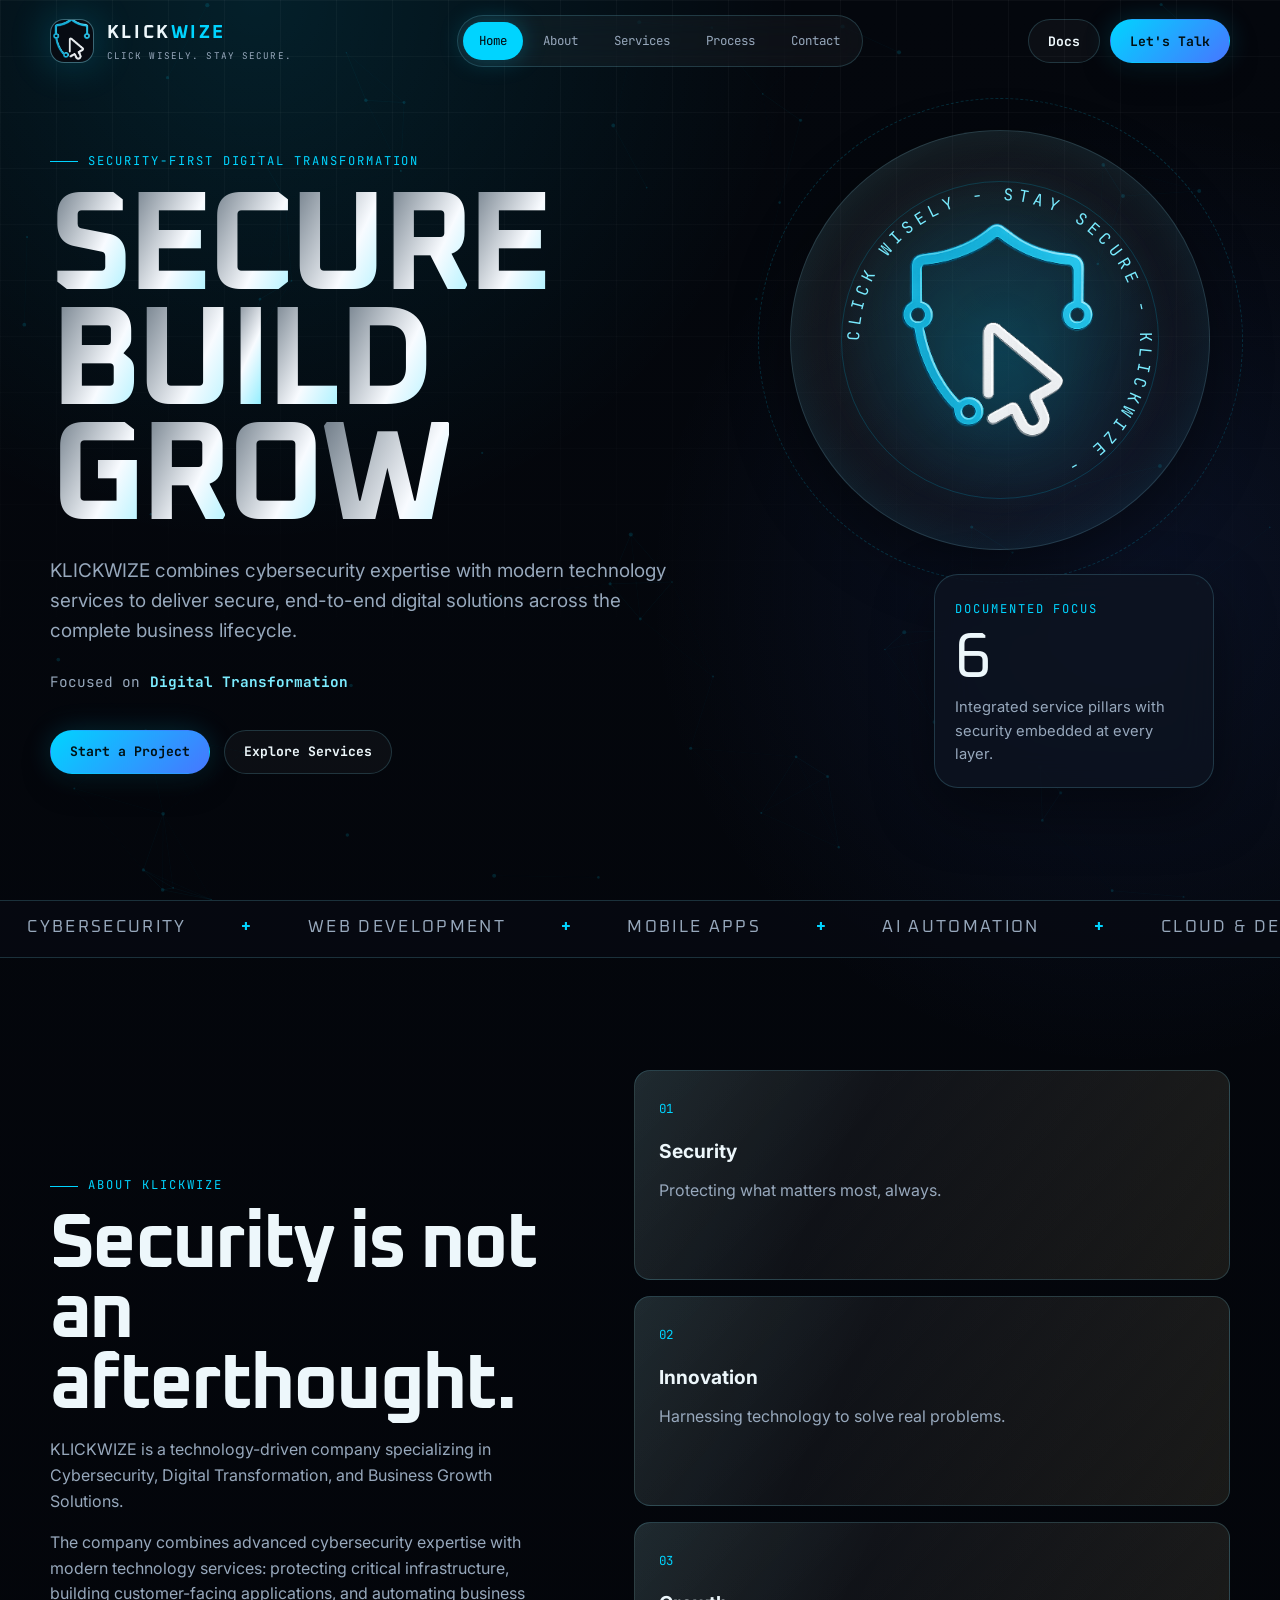
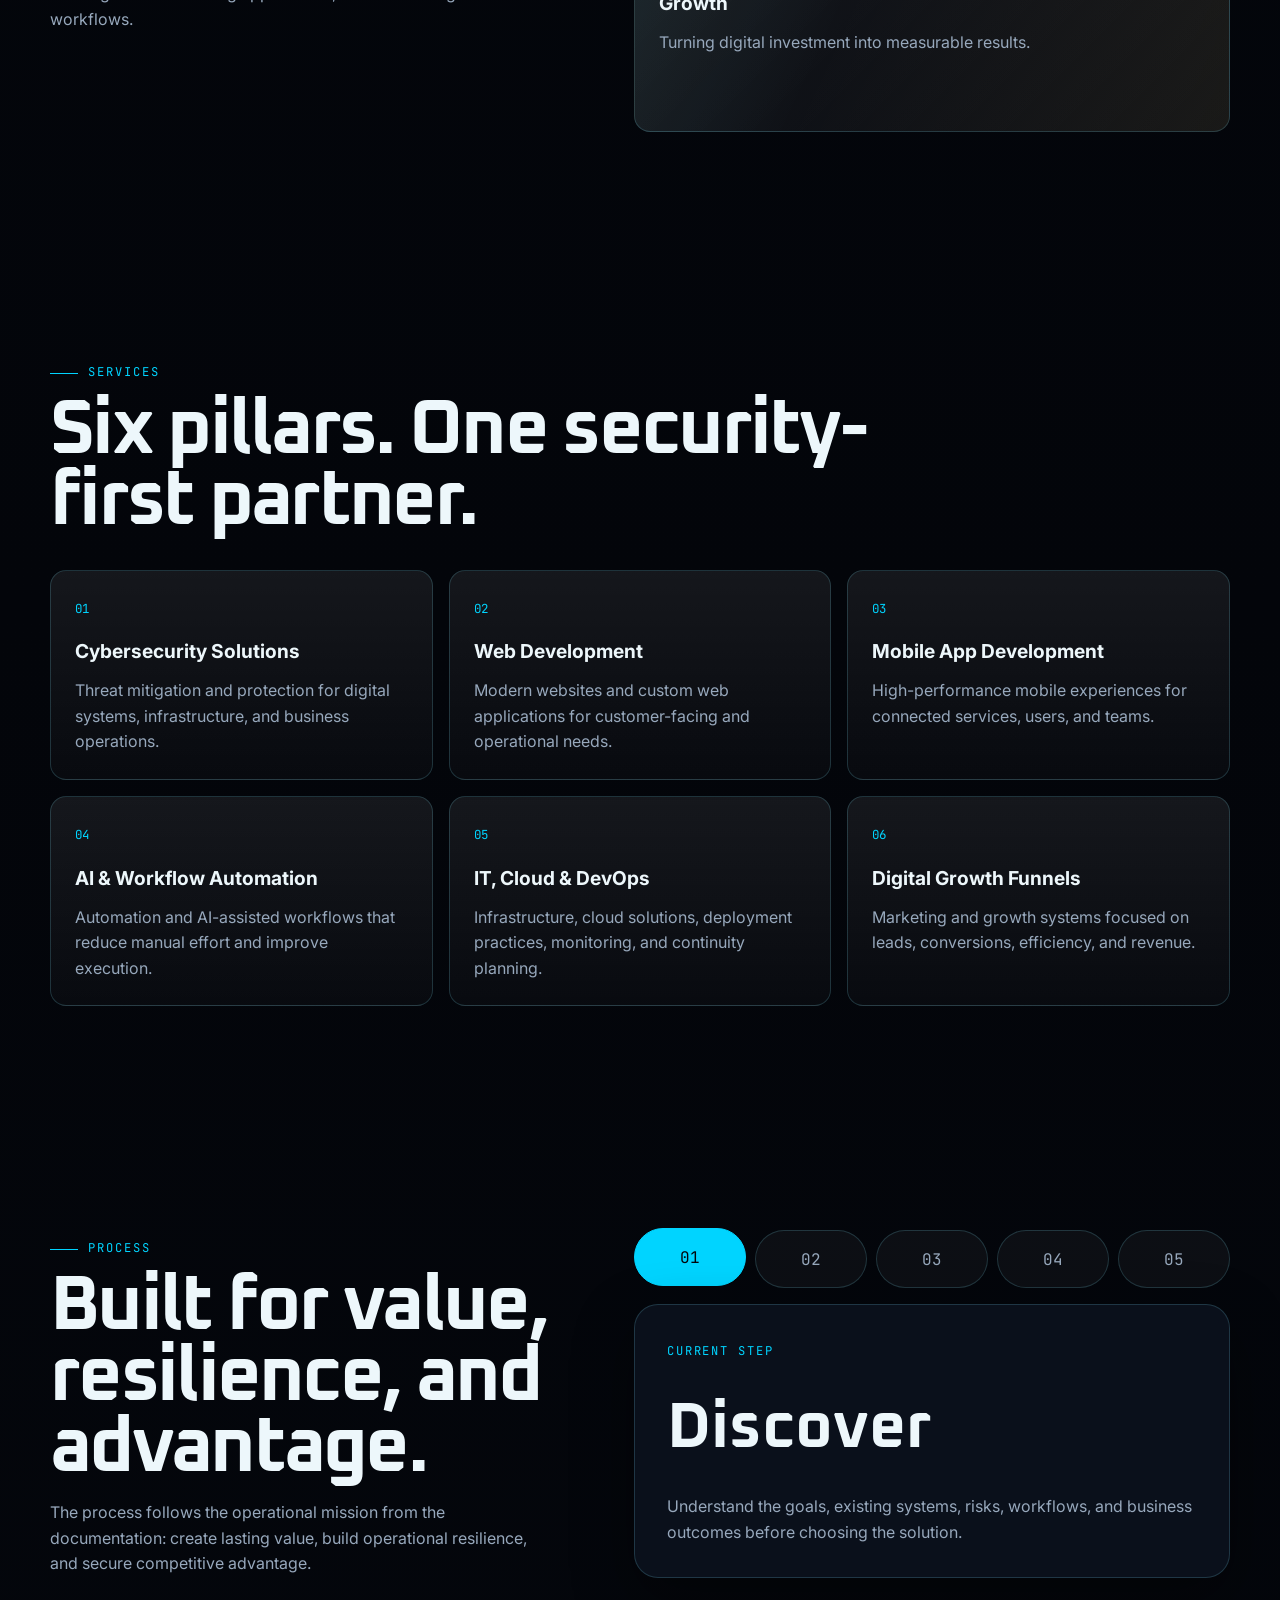
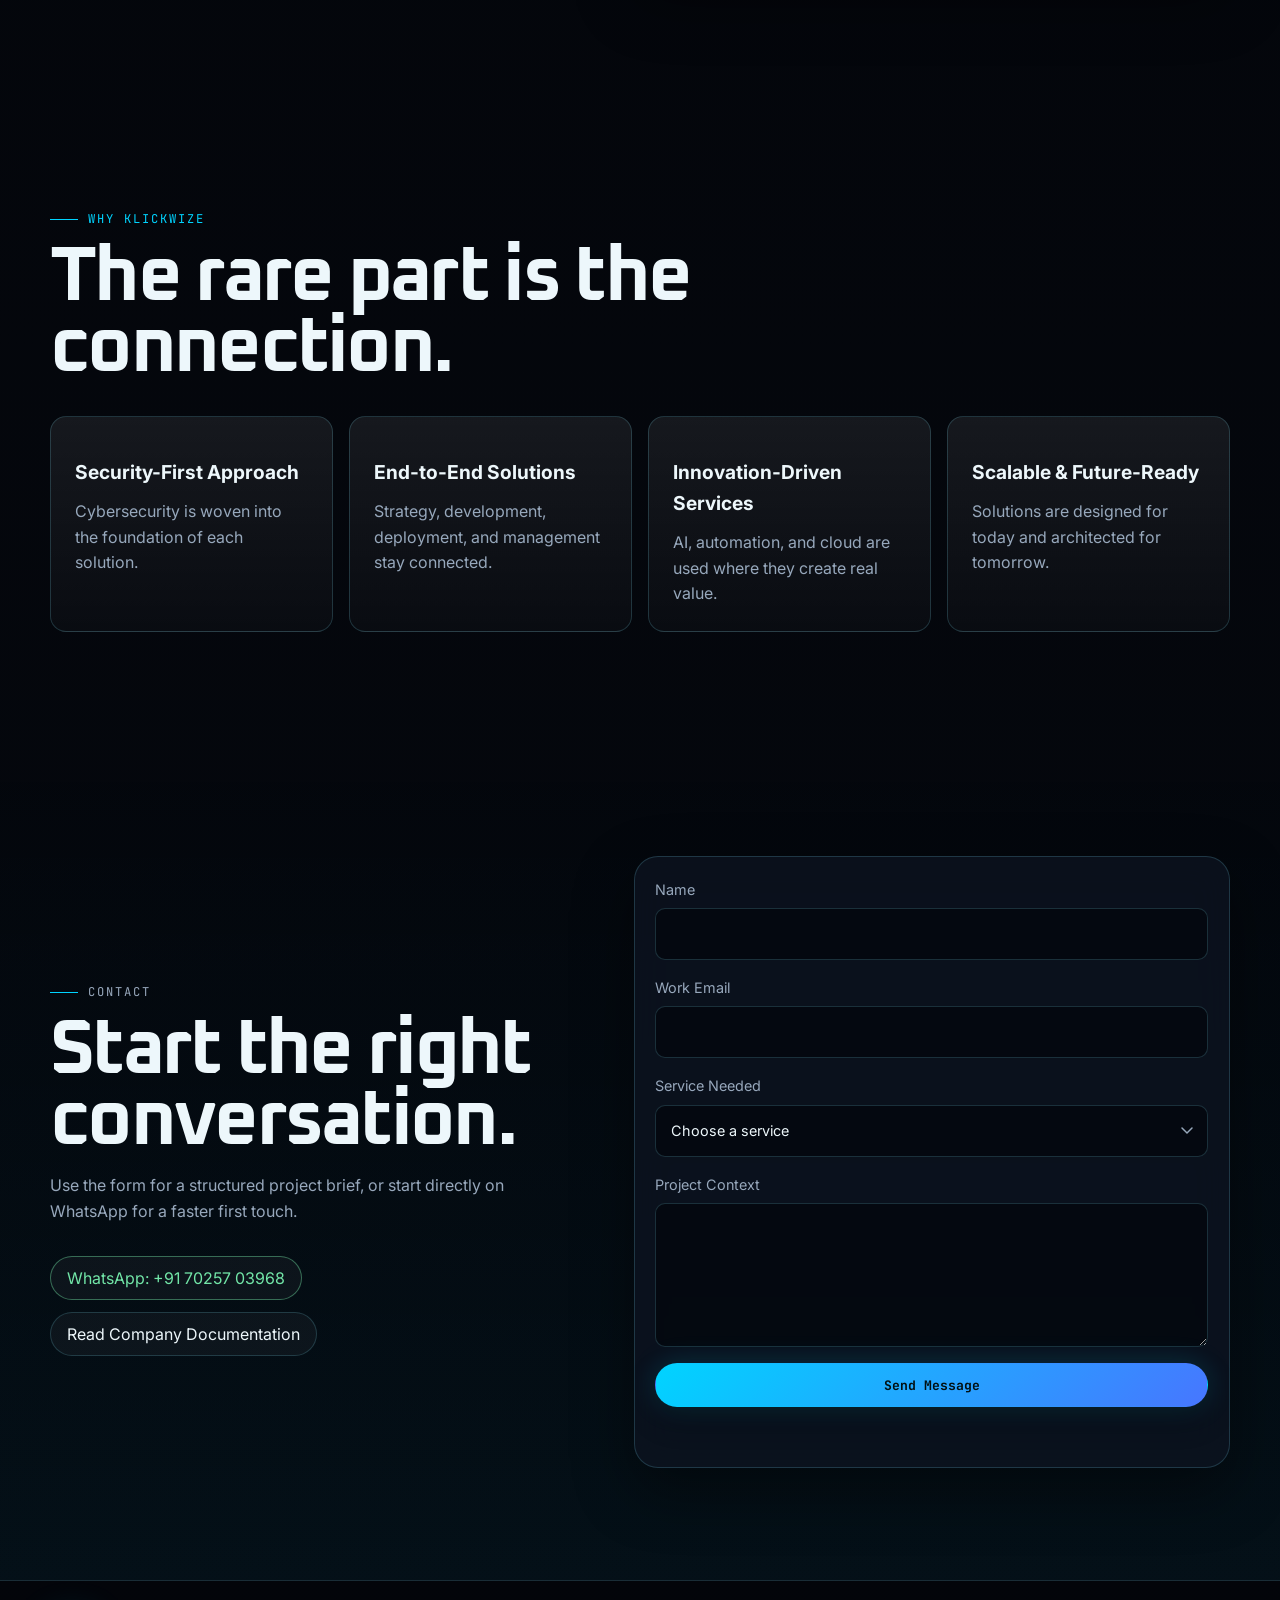
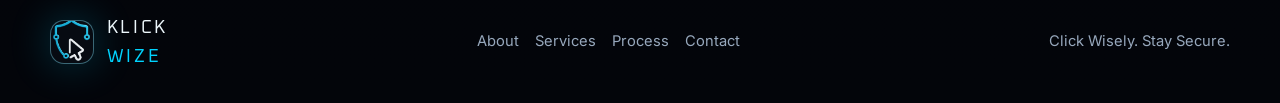
==== commit a3c170f6: "Update: 0.18 - 5/6/2026 7:45pm" ====
--- a/Website/0.2/index.html
+++ b/Website/0.2/index.html
@@ -1,486 +1,444 @@
 <!DOCTYPE html>
 <html lang="en">
 
-<!-- ==================================================
-     DOCUMENT HEAD
-
-     The head does not show visible page content.
-     It tells the browser which fonts, styles, title,
-     and screen settings the website needs.
-================================================== -->
-
 <head>
-
-    <!-- Character encoding: tells the browser how to read text characters. -->
+    <!-- ==================================================
+         BASIC PAGE SETTINGS
+
+         These tags help browsers, phones, and search engines
+         understand the website correctly.
+    ================================================== -->
     <meta charset="UTF-8">
-
-    <!-- Responsive viewport: makes the website scale correctly on phones. -->
-    <meta
-        name="viewport"
-        content="width=device-width, initial-scale=1.0">
-
-    <!-- Browser title: this appears in the browser tab. -->
-    <title>KLICKWIZE</title>
-
-    <!-- ==================================================
-         GOOGLE FONTS
-
-         These links load the typefaces used by the website.
-    ================================================== -->
-
-    <link
-        rel="preconnect"
-        href="https://fonts.googleapis.com">
-
-    <link
-        rel="preconnect"
-        href="https://fonts.gstatic.com"
-        crossorigin>
-
-    <link
-        href="https://fonts.googleapis.com/css2?family=Inter:wght@400;500;700;800&family=JetBrains+Mono:wght@400;500&family=Oxanium:wght@500;700;800&display=swap"
-        rel="stylesheet">
-
-    <!-- ==================================================
-         STYLESHEETS
-
-         CSS files are loaded in order:
-         variables first, then layout, components, animations, responsive fixes.
-    ================================================== -->
-
-    <link
-        rel="stylesheet"
-        href="css/variables.css">
-
-    <link
-        rel="stylesheet"
-        href="css/layout.css">
-
-    <link
-        rel="stylesheet"
-        href="css/components.css">
-
-    <link
-        rel="stylesheet"
-        href="css/animations.css">
-
-    <link
-        rel="stylesheet"
-        href="css/responsive.css">
-
+    <meta name="viewport" content="width=device-width, initial-scale=1.0">
+    <meta name="description" content="KLICKWIZE delivers cybersecurity, digital transformation, software, AI automation, cloud, DevOps, and growth solutions with security built in from day one.">
+    <title>KLICKWIZE | Click Wisely. Stay Secure.</title>
+
+    <!-- ==================================================
+         FONTS
+
+         Inter is used for readable text.
+         Oxanium gives headings a precise technology feel.
+         JetBrains Mono is used for labels and small technical text.
+    ================================================== -->
+    <link rel="preconnect" href="https://fonts.googleapis.com">
+    <link rel="preconnect" href="https://fonts.gstatic.com" crossorigin>
+    <link href="https://fonts.googleapis.com/css2?family=Inter:wght@400;500;600;700;800&family=JetBrains+Mono:wght@400;500;700&family=Oxanium:wght@500;600;700;800&display=swap" rel="stylesheet">
+
+    <!-- ==================================================
+         CSS FILES
+
+         Keep this order:
+         variables -> layout -> components -> animations -> responsive.
+    ================================================== -->
+    <link rel="stylesheet" href="css/variables.css">
+    <link rel="stylesheet" href="css/layout.css">
+    <link rel="stylesheet" href="css/components.css">
+    <link rel="stylesheet" href="css/animations.css">
+    <link rel="stylesheet" href="css/responsive.css">
 </head>
 
 <body>
-
-    <!-- ==================================================
-         SITE HEADER
-
-         The top navigation bar. It helps visitors jump
-         to the main page sections without scrolling manually.
-    ================================================== -->
-
-    <header>
-
-        <nav class="navbar container">
-
-             <!-- Brand identity: clickable company name that returns to the top. -->
-
-            <a
-                href="#hero"
-                class="logo">
-
-                KLICKWIZE
-
+    <!-- ==================================================
+         SPARK LAYER
+
+         This canvas sits behind the page and creates the
+         subtle moving cyber network effect.
+    ================================================== -->
+    <canvas id="spark-canvas" class="spark-canvas" aria-hidden="true"></canvas>
+
+    <!-- ==================================================
+         HEADER / PILL NAV
+
+         The header stays fixed at the top.
+         The pill nav makes the site feel modern and app-like.
+    ================================================== -->
+    <header class="site-header">
+        <nav class="navbar container" aria-label="Main navigation">
+            <a href="#hero" class="brand-mark" aria-label="KLICKWIZE home">
+                <img src="assets/images/Logo.png" alt="KLICKWIZE shield logo">
+                <span>
+                    <strong><span class="brand-klick">KLICK</span><span class="brand-wize">WIZE</span></strong>
+                    <small>Click wisely. Stay secure.</small>
+                </span>
             </a>
 
-             <!-- Primary navigation: the main links visitors use to move around. -->
-
-            <ul class="nav-links">
-
+            <ul class="pill-nav" data-pill-nav>
+                <li><a class="active" href="#hero">Home</a></li>
                 <li><a href="#about">About</a></li>
-
                 <li><a href="#services">Services</a></li>
-
                 <li><a href="#process">Process</a></li>
-
-                <li><a href="#why">Why Us</a></li>
-
+                <li><a href="#contact">Contact</a></li>
             </ul>
 
-             <!-- Primary CTA: CTA means call-to-action, the main button to guide users. -->
-
-            <a
-                href="#cta"
-                class="btn btn-primary nav-cta">
-
-                Let's Talk
-
+            <div class="nav-actions">
+                <a class="btn btn-ghost nav-doc" href="assets/docs/Documentation.pdf" target="_blank" rel="noreferrer">Docs</a>
+                <a class="btn btn-primary nav-cta" href="#contact">Let's Talk</a>
+                <button class="menu-toggle" type="button" data-menu-toggle aria-label="Open menu" aria-expanded="false">
+                    <span></span>
+                    <span></span>
+                </button>
+            </div>
+        </nav>
+
+        <!-- Mobile menu: JS opens this when the menu button is tapped. -->
+        <div class="staggered-menu" data-mobile-menu aria-hidden="true">
+            <a href="#about">About</a>
+            <a href="#services">Services</a>
+            <a href="#process">Process</a>
+            <a href="#why">Why Us</a>
+            <a href="#contact">Contact</a>
+        </div>
+    </header>
+
+    <main>
+        <!-- ==================================================
+             HERO
+
+             First impression. It explains what KLICKWIZE does
+             and uses the logo as a meaningful brand object.
+        ================================================== -->
+        <section id="hero" class="hero section">
+            <div class="container hero-grid">
+                <div class="hero-copy">
+                    <p class="eyebrow decrypt-text" data-text="SECURITY-FIRST DIGITAL TRANSFORMATION">
+                        SECURITY-FIRST DIGITAL TRANSFORMATION
+                    </p>
+
+                    <h1 class="hero-title metallic-text" aria-label="Secure Build Grow">
+                        <span class="split-text">Secure</span>
+                        <span class="split-text">Build</span>
+                        <span class="split-text">Grow</span>
+                    </h1>
+
+                    <p class="hero-description">
+                        KLICKWIZE combines cybersecurity expertise with modern technology services to deliver secure, end-to-end digital solutions across the complete business lifecycle.
+                    </p>
+
+                    <div class="rotating-line" aria-live="polite">
+                        <span>Focused on</span>
+                        <strong data-rotating-text data-words="Cybersecurity,Digital Transformation,Business Growth,AI Automation,Cloud Resilience">Cybersecurity</strong>
+                    </div>
+
+                    <div class="hero-actions">
+                        <a class="btn btn-primary magnetic" href="#contact">Start a Project</a>
+                        <a class="btn btn-secondary" href="#services">Explore Services</a>
+                    </div>
+                </div>
+
+                <div class="hero-visual" aria-label="KLICKWIZE brand visual">
+                    <div class="orbital-logo">
+                        <img src="assets/images/Logo.png" alt="KLICKWIZE shield logo">
+                        <svg class="circular-text" viewBox="0 0 220 220" aria-hidden="true">
+                            <defs>
+                                <path id="circleTextPath" d="M110,110 m-86,0 a86,86 0 1,1 172,0 a86,86 0 1,1 -172,0"></path>
+                            </defs>
+                            <text>
+                                <textPath href="#circleTextPath">
+                                    CLICK WISELY - STAY SECURE - KLICKWIZE -
+                                </textPath>
+                            </text>
+                        </svg>
+                    </div>
+                    <div class="hero-card glass-panel">
+                        <span class="card-label">Documented Focus</span>
+                        <div class="shuffle-number" data-shuffle-number data-final="6">0</div>
+                        <p>Integrated service pillars with security embedded at every layer.</p>
+                    </div>
+                </div>
+            </div>
+        </section>
+
+        <!-- ==================================================
+             MARQUEE / SERVICE STRIP
+
+             Quick moving list of the six company service pillars.
+        ================================================== -->
+        <div class="marquee-wrap" aria-hidden="true">
+            <div class="marquee-track">
+                <span>Cybersecurity</span><b>+</b>
+                <span>Web Development</span><b>+</b>
+                <span>Mobile Apps</span><b>+</b>
+                <span>AI Automation</span><b>+</b>
+                <span>Cloud & DevOps</span><b>+</b>
+                <span>Digital Growth</span><b>+</b>
+                <span>Cybersecurity</span><b>+</b>
+                <span>Web Development</span><b>+</b>
+                <span>Mobile Apps</span><b>+</b>
+                <span>AI Automation</span><b>+</b>
+                <span>Cloud & DevOps</span><b>+</b>
+                <span>Digital Growth</span><b>+</b>
+            </div>
+        </div>
+
+        <!-- ==================================================
+             ABOUT
+
+             Honest company overview based on the proposal PDF.
+        ================================================== -->
+        <section id="about" class="section">
+            <div class="container split-section">
+                <div class="section-copy reveal-left">
+                    <p class="section-label decrypt-text" data-text="ABOUT KLICKWIZE">ABOUT KLICKWIZE</p>
+                    <h2 class="section-title">Security is not an afterthought.</h2>
+                    <p>
+                        KLICKWIZE is a technology-driven company specializing in Cybersecurity, Digital Transformation, and Business Growth Solutions.
+                    </p>
+                    <p>
+                        The company combines advanced cybersecurity expertise with modern technology services: protecting critical infrastructure, building customer-facing applications, and automating business workflows.
+                    </p>
+                </div>
+
+                <div class="value-stack reveal-right">
+                    <article class="value-card metallic-card">
+                        <span>01</span>
+                        <h3>Security</h3>
+                        <p>Protecting what matters most, always.</p>
+                    </article>
+                    <article class="value-card metallic-card">
+                        <span>02</span>
+                        <h3>Innovation</h3>
+                        <p>Harnessing technology to solve real problems.</p>
+                    </article>
+                    <article class="value-card metallic-card">
+                        <span>03</span>
+                        <h3>Growth</h3>
+                        <p>Turning digital investment into measurable results.</p>
+                    </article>
+                </div>
+            </div>
+        </section>
+
+        <!-- ==================================================
+             SERVICES
+
+             Each card describes one documented service pillar.
+        ================================================== -->
+        <section id="services" class="section">
+            <div class="container">
+                <div class="section-heading reveal">
+                    <p class="section-label">SERVICES</p>
+                    <h2 class="section-title">Six pillars. One security-first partner.</h2>
+                </div>
+
+                <div class="services-grid reveal">
+                    <article class="service-card">
+                        <span class="service-number">01</span>
+                        <h3>Cybersecurity Solutions</h3>
+                        <p>Threat mitigation and protection for digital systems, infrastructure, and business operations.</p>
+                    </article>
+
+                    <article class="service-card">
+                        <span class="service-number">02</span>
+                        <h3>Web Development</h3>
+                        <p>Modern websites and custom web applications for customer-facing and operational needs.</p>
+                    </article>
+
+                    <article class="service-card">
+                        <span class="service-number">03</span>
+                        <h3>Mobile App Development</h3>
+                        <p>High-performance mobile experiences for connected services, users, and teams.</p>
+                    </article>
+
+                    <article class="service-card">
+                        <span class="service-number">04</span>
+                        <h3>AI & Workflow Automation</h3>
+                        <p>Automation and AI-assisted workflows that reduce manual effort and improve execution.</p>
+                    </article>
+
+                    <article class="service-card">
+                        <span class="service-number">05</span>
+                        <h3>IT, Cloud & DevOps</h3>
+                        <p>Infrastructure, cloud solutions, deployment practices, monitoring, and continuity planning.</p>
+                    </article>
+
+                    <article class="service-card">
+                        <span class="service-number">06</span>
+                        <h3>Digital Growth Funnels</h3>
+                        <p>Marketing and growth systems focused on leads, conversions, efficiency, and revenue.</p>
+                    </article>
+                </div>
+            </div>
+        </section>
+
+        <!-- ==================================================
+             PROCESS STEPPER
+
+             Visitors can click steps. JS highlights the active
+             step and updates the explanation panel.
+        ================================================== -->
+        <section id="process" class="section">
+            <div class="container process-layout">
+                <div class="section-copy reveal-left">
+                    <p class="section-label">PROCESS</p>
+                    <h2 class="section-title">Built for value, resilience, and advantage.</h2>
+                    <p>
+                        The process follows the operational mission from the documentation: create lasting value, build operational resilience, and secure competitive advantage.
+                    </p>
+                </div>
+
+                <div class="stepper reveal-right" data-stepper>
+                    <div class="stepper-buttons" role="tablist" aria-label="Project process steps">
+                        <button class="stepper-button active" type="button" role="tab" aria-selected="true" data-step-title="Discover" data-step-copy="Understand the goals, existing systems, risks, workflows, and business outcomes before choosing the solution.">01</button>
+                        <button class="stepper-button" type="button" role="tab" aria-selected="false" data-step-title="Architect" data-step-copy="Design security-first foundations so protection is part of the plan, not something added at the end.">02</button>
+                        <button class="stepper-button" type="button" role="tab" aria-selected="false" data-step-title="Build" data-step-copy="Create modular digital applications, automations, infrastructure, or growth systems with sustainable engineering patterns.">03</button>
+                        <button class="stepper-button" type="button" role="tab" aria-selected="false" data-step-title="Harden" data-step-copy="Support resilience with monitoring, fail-safes, and continuity thinking where the project requires it.">04</button>
+                        <button class="stepper-button" type="button" role="tab" aria-selected="false" data-step-title="Grow" data-step-copy="Use AI, automation, and metrics-driven growth strategies to keep improving the outcome after launch.">05</button>
+                    </div>
+
+                    <div class="stepper-panel glass-panel" data-step-panel>
+                        <span class="panel-kicker">Current step</span>
+                        <h3 data-step-title-output>Discover</h3>
+                        <p data-step-copy-output>Understand the goals, existing systems, risks, workflows, and business outcomes before choosing the solution.</p>
+                    </div>
+                </div>
+            </div>
+        </section>
+
+        <!-- ==================================================
+             WHY US
+
+             Clear reasons from the proposal, written as value
+             cards rather than exaggerated promises.
+        ================================================== -->
+        <section id="why" class="section">
+            <div class="container">
+                <div class="section-heading reveal">
+                    <p class="section-label">WHY KLICKWIZE</p>
+                    <h2 class="section-title">The rare part is the connection.</h2>
+                </div>
+
+                <div class="why-grid reveal">
+                    <article class="why-card">
+                        <h3>Security-First Approach</h3>
+                        <p>Cybersecurity is woven into the foundation of each solution.</p>
+                    </article>
+
+                    <article class="why-card">
+                        <h3>End-to-End Solutions</h3>
+                        <p>Strategy, development, deployment, and management stay connected.</p>
+                    </article>
+
+                    <article class="why-card">
+                        <h3>Innovation-Driven Services</h3>
+                        <p>AI, automation, and cloud are used where they create real value.</p>
+                    </article>
+
+                    <article class="why-card">
+                        <h3>Scalable & Future-Ready</h3>
+                        <p>Solutions are designed for today and architected for tomorrow.</p>
+                    </article>
+                </div>
+            </div>
+        </section>
+
+        <!-- ==================================================
+             CONTACT
+
+             Backend-ready form plus direct WhatsApp option.
+             Instagram is intentionally left commented until ready.
+        ================================================== -->
+        <section id="contact" class="section contact-section">
+            <div class="container contact-grid">
+                <div class="contact-copy reveal-left">
+                    <p class="section-label">CONTACT</p>
+                    <h2 class="section-title">Start the right conversation.</h2>
+                    <p>
+                        Use the form for a structured project brief, or start directly on WhatsApp for a faster first touch.
+                    </p>
+
+                    <div class="contact-actions">
+                        <a class="contact-chip whatsapp" href="https://wa.me/917025703968" target="_blank" rel="noreferrer">
+                            WhatsApp: +91 70257 03968
+                        </a>
+
+                        <a class="contact-chip" href="assets/docs/Documentation.pdf" target="_blank" rel="noreferrer">
+                            Read Company Documentation
+                        </a>
+
+                        <!-- Instagram is intentionally commented until the profile link is ready.
+                        <a class="contact-chip" href="https://instagram.com/klickwize" target="_blank" rel="noreferrer">
+                            Instagram: @klickwize
+                        </a>
+                        -->
+                    </div>
+                </div>
+
+                <form class="contact-form glass-panel reveal-right" data-contact-form>
+                    <!-- Backend note:
+                         Later, connect this form by replacing the placeholder
+                         in js/app.js with your API endpoint, for example:
+                         fetch('/api/contact', { method:'POST', body: JSON.stringify(payload) })
+                    -->
+                    <label>
+                        <span>Name</span>
+                        <input name="name" type="text" autocomplete="name" required>
+                    </label>
+
+                    <label>
+                        <span>Work Email</span>
+                        <input name="email" type="email" autocomplete="email" required>
+                    </label>
+
+                    <label>
+                        <span>Service Needed</span>
+                        <select name="service" required>
+                            <option value="">Choose a service</option>
+                            <option>Cybersecurity Solutions</option>
+                            <option>Web Development</option>
+                            <option>Mobile App Development</option>
+                            <option>AI & Workflow Automation</option>
+                            <option>IT, Cloud & DevOps</option>
+                            <option>Digital Growth Funnels</option>
+                        </select>
+                    </label>
+
+                    <label>
+                        <span>Project Context</span>
+                        <textarea name="message" rows="5" required></textarea>
+                    </label>
+
+                    <button class="btn btn-primary" type="submit">Send Message</button>
+                    <p class="form-status" data-form-status aria-live="polite"></p>
+                </form>
+            </div>
+        </section>
+    </main>
+
+    <!-- ==================================================
+         FOOTER
+
+         Simple final brand area with fast links.
+    ================================================== -->
+    <footer class="footer">
+        <div class="container footer-inner">
+            <a class="footer-brand" href="#hero">
+                <img src="assets/images/Logo.png" alt="">
+                <span><span class="brand-klick">KLICK</span><span class="brand-wize">WIZE</span></span>
             </a>
 
-        </nav>
-
-    </header>
-
-    <!-- ==================================================
-         HERO SECTION
-
-         The first visible area of the website.
-         It gives visitors the main message immediately.
-    ================================================== -->
-
-    <section
-        id="hero"
-        class="section container">
-
-         <!-- Hero content: the headline, short message, and action buttons. -->
-
-        <div class="hero-content">
-
-            <span class="hero-tag">
-
-                CYBERSECURITY • DEVELOPMENT • AI
-
-            </span>
-
-            <h1 class="hero-title">
-
-                <span class="hero-line">
-                    SECURE
-                </span>
-
-                <span class="hero-line">
-                    BUILD
-                </span>
-
-                <span class="hero-line">
-                    GROW
-                </span>
-
-            </h1>
-
-            <p class="hero-description">
-
-                Protect. Build. Scale.
-
-            </p>
-
-            <div class="hero-actions">
-
-                <a
-                    href="#cta"
-                    class="btn btn-primary">
-
-                    Start Project
-
-                </a>
-
-                <a
-                    href="#services"
-                    class="btn btn-secondary">
-
-                    Explore Services
-
-                </a>
-
-            </div>
-
+            <nav class="footer-links" aria-label="Footer navigation">
+                <a href="#about">About</a>
+                <a href="#services">Services</a>
+                <a href="#process">Process</a>
+                <a href="#contact">Contact</a>
+            </nav>
+
+            <p>Click Wisely. Stay Secure.</p>
         </div>
-
-         <!-- Hero branding: displays the company logo beside the headline. -->
-
-        <div class="hero-brand">
-
-            <img
-                src="assets/images/Logo.png"
-                alt="KLICKWIZE Logo">
-
-        </div>
-
-    </section>
-
-    <!-- ==================================================
-         ABOUT SECTION
-
-         Explains what KLICKWIZE does and the main belief:
-         security should be planned from the beginning.
-    ================================================== -->
-
-    <section
-        id="about"
-        class="section container">
-
-        <div class="about-content">
-
-            <span class="section-label">
-                ABOUT KLICKWIZE
-            </span>
-
-            <h2 class="section-title">
-
-                Secure By Design.
-                Built For Growth.
-
-            </h2>
-
-            <p>
-                KLICKWIZE combines cybersecurity,
-                software development,
-                cloud technologies,
-                and digital innovation.
-            </p>
-
-            <p>
-                Security should never be an
-                afterthought.
-            </p>
-
-        </div>
-
-    </section>
-
-    <!-- ==================================================
-         SERVICES SECTION
-
-         Shows the main services as cards so visitors can
-         quickly understand what the company offers.
-    ================================================== -->
-
-    <section
-        id="services"
-        class="section container">
-
-        <!-- Services header: small label plus large section title. -->
-        <span class="section-label"> SERVICES </span>
-        <h2 class="section-title"> What We Do </h2>
-
-        <!-- Services grid: card layout that groups all service offerings. -->
-        <div class="services-grid">
-
-            <!-- Service Card 01: Cybersecurity -->
-            <article class="service-card">
-                <span class="service-number">01</span>
-                <h3>Cybersecurity</h3>
-                <p> Protect businesses from evolving digital threats. </p>
-            </article>
-
-            <!-- Service Card 02: Web Development -->
-            <article class="service-card">
-                <span class="service-number">02</span>
-                <h3>Web Development</h3>
-                <p> Modern websites and web applications. </p>
-            </article>
-
-            <!-- Service Card 03: Mobile Development -->
-            <article class="service-card">
-                <span class="service-number">03</span>
-                <h3>Mobile Development</h3>
-                <p> Fast and scalable mobile experiences. </p>
-            </article>
-
-            <!-- Service Card 04: AI & Automation -->
-            <article class="service-card">
-                <span class="service-number">04</span>
-                <h3>AI & Automation</h3>
-                <p> Smarter workflows with intelligent systems. </p>
-            </article>
-
-            <!-- Service Card 05: Cloud & DevOps -->
-            <article class="service-card">
-                <span class="service-number">05</span>
-                <h3>Cloud & DevOps</h3>
-                <p> Reliable infrastructure and deployment pipelines. </p>
-            </article>
-
-            <!-- Service Card 06: Digital Growth -->
-            <article class="service-card">
-                <span class="service-number">06</span>
-                <h3>Digital Growth</h3>
-                <p> Strategies designed for measurable results. </p>
-            </article>
-
-        </div>
-
-    </section>
-
-    <!-- ==================================================
-         PROCESS SECTION
-
-         Explains the step-by-step working process in order.
-    ================================================== -->
-
-    <section
-        id="process"
-        class="section container">
-
-        <!-- Process header: introduces how the company works. -->
-        <span class="section-label"> PROCESS </span>
-        <h2 class="section-title"> How We Work </h2>
-
-        <!-- Process timeline: each step shows one stage of the project journey. -->
-        <div class="process-timeline">
-
-            <!-- Process Step 1: Discovery -->
-            <div class="process-step">
-                <div class="step-dot"></div>
-                <div class="step-content">
-                    <h3>Discovery</h3>
-                    <p> Understanding goals, systems, and challenges. </p>
-                </div>
-            </div>
-
-            <!-- Process Step 2: Architecture -->
-            <div class="process-step">
-                <div class="step-dot"></div>
-                <div class="step-content">
-                    <h3>Architecture</h3>
-                    <p> Building secure and scalable foundations. </p>
-                </div>
-            </div>
-
-            <!-- Process Step 3: Development -->
-            <div class="process-step">
-                <div class="step-dot"></div>
-                <div class="step-content">
-                    <h3>Development</h3>
-                    <p> Turning ideas into production-ready solutions. </p>
-                </div>
-            </div>
-
-            <!-- Process Step 4: Deployment -->
-            <div class="process-step">
-                <div class="step-dot"></div>
-                <div class="step-content">
-                    <h3>Deployment</h3>
-                    <p> Launching with performance and security. </p>
-                </div>
-            </div>
-
-            <!-- Process Step 5: Growth -->
-            <div class="process-step">
-                <div class="step-dot"></div>
-                <div class="step-content">
-                    <h3>Growth</h3>
-                    <p> Continuous improvement and optimization. </p>
-                </div>
-            </div>
-
-        </div>
-
-    </section>
-
-    <!-- ==================================================
-         WHY US SECTION
-
-         Explains the main reasons a visitor should choose KLICKWIZE.
-    ================================================== -->
-
-    <section
-        id="why"
-        class="section container">
-
-        <!-- Why Us header: introduces the value points. -->
-        <span class="section-label"> WHY KLICKWIZE </span>
-        <h2 class="section-title"> The Difference </h2>
-
-        <!-- Why Us grid: four cards that explain the company's advantages. -->
-        <div class="why-grid">
-
-            <!-- Why Card 1: Security First -->
-            <article class="why-card">
-                <h3>Security First</h3>
-                <p> Security is built into every solution from day one. </p>
-            </article>
-
-            <!-- Why Card 2: End-to-End Solutions -->
-            <article class="why-card">
-                <h3>End-to-End Solutions</h3>
-                <p> From strategy to deployment, everything works together. </p>
-            </article>
-
-            <!-- Why Card 3: Innovation Driven -->
-            <article class="why-card">
-                <h3>Innovation Driven</h3>
-                <p> AI, automation, and modern technologies used with purpose. </p>
-            </article>
-
-            <!-- Why Card 4: Built To Scale -->
-            <article class="why-card">
-                <h3>Built To Scale</h3>
-                <p> Solutions designed for growth, not just launch day. </p>
-            </article>
-
-        </div>
-
-    </section>
-
-    <!-- ==================================================
-         CALL TO ACTION
-
-         The final prompt that encourages visitors to take the next step.
-    ================================================== -->
-
-    <section
-        id="cta"
-        class="section container">
-
-        <!-- CTA content: short message plus the main project-start button. -->
-        <div class="cta-content">
-
-            <span class="section-label"> READY TO BUILD? </span>
-
-            <h2 class="cta-title"> Let's Build Something Secure. </h2>
-
-            <p class="cta-text">
-                Whether you need cybersecurity, software development,
-                automation, or digital growth solutions,
-                KLICKWIZE is ready to help.
-            </p>
-
-            <a
-                href="#services"
-                class="btn btn-primary cta-button">
-                Start Your Project
-            </a>
-
-        </div>
-
-    </section>
-
-    <!-- ==================================================
-         SITE FOOTER
-
-         The bottom of the page with brand text, quick links,
-         and the final tagline.
-    ================================================== -->
-
-    <footer class="footer container">
-
-        <div class="footer-logo">
-
-            KLICKWIZE
-
-        </div>
-
-        <div class="footer-links">
-
-            <a href="#about">About</a>
-
-            <a href="#services">Services</a>
-
-            <a href="#process">Process</a>
-
-            <a href="#why">Why Us</a>
-
-        </div>
-
-        <p class="footer-copy">
-
-            Click Wisely. Stay Secure.
-
-        </p>
-
     </footer>
 
+    <!-- ==================================================
+         JAVASCRIPT FILES
+
+         Each file controls one behavior. This keeps the
+         website easy to understand and grow later.
+    ================================================== -->
+    <script src="js/navigation.js"></script>
+    <script src="js/splitText.js"></script>
+    <script src="js/decryptText.js"></script>
+    <script src="js/spark.js"></script>
+    <script src="js/stepper.js"></script>
+    <script src="js/app.js"></script>
 </body>
 
 </html>
--- a/Website/0.2/css/variables.css
+++ b/Website/0.2/css/variables.css
@@ -1,215 +1,71 @@
 /* =====================================================
-   KLICKWIZE 0.2 - DESIGN SYSTEM VARIABLES
+   DESIGN SYSTEM VARIABLES
 
-   This file is the website's control panel.
-   Change colors, fonts, spacing, shadows, and animation
-   timing here so the rest of the CSS can reuse the same
-   values instead of repeating them everywhere.
+   Think of this file as the control panel for the site.
+   If you want a different color, spacing, or font later,
+   change it here first.
 ===================================================== */
 
 :root {
+  /* Main page colors */
+  --black: #03050a;
+  --deep: #070b12;
+  --surface: #0d1420;
+  --panel: rgba(13, 20, 32, .78);
+  --panel-strong: #111a29;
 
-  /* ==================================================
-     BASE COLORS
+  /* Brand accents */
+  --cyan: #00d4ff;
+  --cyan-bright: #7cecff;
+  --cyan-soft: rgba(0, 212, 255, .12);
+  --blue: #4776ff;
+  --green: #72e6a8;
+  --gold: #f7d889;
 
-     These are the main paint colors for the website.
-     Dark colors create the cyber/tech background.
-     Bright cyan is the main highlight color.
-  ================================================== */
+  /* Text colors */
+  --white: #edf7fb;
+  --muted: #97a8bc;
+  --dim: #627184;
 
-  /* Almost black: the main page background. */
-  --black: #03050a;
+  /* Lines and glass */
+  --edge: rgba(129, 232, 255, .18);
+  --edge-strong: rgba(129, 232, 255, .42);
+  --glass: rgba(255, 255, 255, .045);
+  --glass-border: rgba(255, 255, 255, .1);
 
-  /* Very dark blue: used when the page needs a soft dark layer. */
-  --deep: #080c14;
+  /* Fonts */
+  --ff-display: "Oxanium", system-ui, sans-serif;
+  --ff-body: "Inter", system-ui, sans-serif;
+  --ff-mono: "JetBrains Mono", monospace;
 
-  /* Dark surface: used for larger content areas. */
-  --surface: #0d1220;
-
-  /* Panel color: used for cards and boxes. */
-  --panel: #121926;
-
-  /* Edge color: the thin border around boxes and buttons. */
-  --edge: #1a2535;
-
-  /* Bright cyan: the brand accent, like a neon highlight. */
-  --cyan: #00d4ff;
-
-  /* Dim cyan: a calmer version of the brand accent. */
-  --cyan-dim: #0099bb;
-
-  /* Soft white: readable text without being harsh. */
-  --white: #e8eef8;
-
-  /* Muted blue-gray: secondary text that should feel quieter. */
-  --muted: #6a788d;
-
-  /* ==================================================
-     GLOWS
-
-     Glow colors create the soft neon light effect.
-     The lower the number after the comma, the softer the glow.
-  ================================================== */
-
-  --cyan-glow: rgba(0,212,255,.15);
-  --cyan-soft: rgba(0,212,255,.08);
-
-  /* ==================================================
-     TYPOGRAPHY
-
-     These are the font families used across the page.
-     Display = big titles, Body = normal reading text,
-     Mono = technical labels and small navigation text.
-  ================================================== */
-
-  --ff-display: 'Oxanium', sans-serif;
-  --ff-body: 'Inter', sans-serif;
-  --ff-mono: 'JetBrains Mono', monospace;
-
-  /* ==================================================
-     SPACING
-
-     These control empty space between elements.
-     xs is small spacing; 2xl is very large spacing.
-  ================================================== */
-
-  --space-xs: .5rem;
-  --space-sm: 1rem;
-  --space-md: 2rem;
-  --space-lg: 4rem;
-  --space-xl: 6rem;
-  --space-2xl: 8rem;
-
-  /* ==================================================
-     CONTAINERS
-
-     Containers stop the content from becoming too wide
-     on large screens, keeping it readable.
-  ================================================== */
-
-  --container: 1280px;
-  --container-small: 900px;
-
-  /* ==================================================
-     BORDERS
-
-     Radius means roundness. A larger radius makes boxes
-     and cards look more rounded.
-  ================================================== */
-
-  --radius-sm: 8px;
+  /* Sizing */
+  --container: 1180px;
+  --header-height: 82px;
+  --radius-sm: 10px;
   --radius-md: 16px;
   --radius-lg: 24px;
 
-  /* ==================================================
-     ANIMATIONS
+  /* Spacing */
+  --space-xs: .5rem;
+  --space-sm: 1rem;
+  --space-md: 1.5rem;
+  --space-lg: 3rem;
+  --space-xl: 5rem;
+  --space-2xl: 7rem;
 
-     These values control how quickly hover and movement
-     effects happen.
-  ================================================== */
-
-  --ease:
-    cubic-bezier(.16,1,.3,1);
-
-  --duration-fast: .25s;
+  /* Motion */
+  --ease: cubic-bezier(.16, 1, .3, 1);
+  --duration-fast: .2s;
   --duration-normal: .45s;
   --duration-slow: .8s;
 
-  /* ==================================================
-     PRIMARY BRAND COLORS
+  /* Shadows and glows */
+  --shadow-sm: 0 12px 30px rgba(0, 0, 0, .28);
+  --shadow-md: 0 22px 60px rgba(0, 0, 0, .42);
+  --glow-cyan: 0 0 42px rgba(0, 212, 255, .24);
 
-     Extra accent colors for gradients and highlights.
-  ================================================== */
-
-  --cyan-bright: #5ae6ff;
-  --cyan-dark: #0099bb;
-
-  --blue: #3b82f6;
-  --blue-dark: #1d4ed8;
-
-  /* ==================================================
-     ATMOSPHERE
-
-     These add glass, grid, and futuristic background detail.
-  ================================================== */
-
-  --grid-line: rgba(255,255,255,.03);
-
-  --glass: rgba(255,255,255,.03);
-
-  --glass-border: rgba(255,255,255,.08);
-
-  /* ==================================================
-     GLOW SYSTEM
-
-     Reusable shadow glows. Small is subtle, large is bold.
-  ================================================== */
-
-  --glow-sm: 0 0 20px rgba(0,212,255,.15);
-
-  --glow-md: 0 0 40px rgba(0,212,255,.20);
-
-  --glow-lg: 0 0 80px rgba(0,212,255,.30);
-
-  /* ==================================================
-     TYPE SCALE
-
-     Reusable font sizes. The hero size uses clamp(),
-     which means it grows or shrinks depending on screen size.
-  ================================================== */
-
-  --fs-xs: .875rem;
-  --fs-sm: 1rem;
-  --fs-md: 1.125rem;
-  --fs-lg: 1.5rem;
-  --fs-xl: 2rem;
-
-  --fs-hero: clamp(5rem,12vw,12rem);
-
-  /* ==================================================
-     SHADOWS
-
-     Shadows make cards and buttons look lifted from the page.
-  ================================================== */
-
-  --shadow-sm:
-  0 10px 30px rgba(0,0,0,.25);
-
-  --shadow-md:
-  0 20px 50px rgba(0,0,0,.40);
-
-  --shadow-lg:
-  0 30px 80px rgba(0,0,0,.55);
-
-
-  /* ==================================================
-     GRADIENTS
-
-     Gradients blend colors together instead of using one flat color.
-  ================================================== */
-
-  --gradient-primary:
-  linear-gradient(
-    135deg,
-    var(--cyan),
-    var(--blue)
-  );
-
-  --gradient-surface:
-  linear-gradient(
-    180deg,
-    rgba(255,255,255,.03),
-    rgba(255,255,255,.01)
-  );
-
-
-  /* ==================================================
-     TRANSITIONS
-
-     The default motion rule reused by buttons, cards, and links.
-  ================================================== */
-
-  --transition:
-  all var(--duration-normal)
-  var(--ease);
+  /* Reusable gradients */
+  --gradient-primary: linear-gradient(135deg, var(--cyan), var(--blue));
+  --gradient-metal: linear-gradient(115deg, #6d7a86 0%, #f8fbff 18%, #7cecff 36%, #41566a 55%, #ffffff 74%, #80e8ff 100%);
+  --gradient-panel: linear-gradient(180deg, rgba(255,255,255,.075), rgba(255,255,255,.025));
 }
--- a/Website/0.2/css/layout.css
+++ b/Website/0.2/css/layout.css
@@ -1,217 +1,212 @@
 /* =====================================================
-   GLOBAL RESET
-
-   This section removes browser defaults so the website
-   looks consistent in Chrome, Firefox, Safari, and Edge.
+   GLOBAL LAYOUT
+
+   This file controls the big page structure:
+   body, sections, containers, hero, split layouts, and footer.
 ===================================================== */
 
 *,
 *::before,
-*::after{
-  box-sizing:border-box;
-  margin:0;
-  padding:0;
-}
-
-html{
-  /* Makes menu clicks glide smoothly to each section. */
-  scroll-behavior:smooth;
-}
-
-body{
-
-  /* Main page background: a dark base with a soft cyan glow at the top. */
+*::after {
+  box-sizing: border-box;
+  margin: 0;
+  padding: 0;
+}
+
+html {
+  scroll-behavior: smooth;
+}
+
+body {
+  min-height: 100vh;
   background:
-    radial-gradient(
-      circle at top center,
-      rgba(0,212,255,.08),
-      transparent 40%
-    ),
-    var(--black);
-
-  color:var(--white);
-
-  /* Normal text uses the body font from variables.css. */
-  font-family:var(--ff-body);
-
-  /* Prevents accidental sideways scrolling. */
-  overflow-x:hidden;
-
-  /* Gives paragraphs comfortable breathing room between lines. */
-  line-height:1.6;
-}
-
-/* =====================================================
-   SECTION SPACING
-
-   Sections are the big horizontal blocks of the page:
-   hero, about, services, process, why us, and CTA.
-===================================================== */
-
-section{
-  padding:var(--space-2xl) var(--space-md);
-}
-.section{
-
-  /* Allows decorative items inside sections to be positioned safely. */
-  position:relative;
-}
-/* =====================================================
-   CONTAINER
-
-   A container keeps content centered and stops it from
-   stretching too wide on large screens.
-===================================================== */
-
-.container{
-  width:min(100%, var(--container));
-  margin-inline:auto;
-}
-
-/* =====================================================
-   HERO LAYOUT
-
-   The hero is the first screen people see. It uses two
-   columns: text on the left, logo/brand image on the right.
-===================================================== */
-
-#hero{
-  /* Takes at least the full height of the screen. */
-  min-height:100vh;
-
-  /* Grid makes the two-column layout. */
-  display:grid;
-
-  /* Left side is wider than the right side. */
-  grid-template-columns:
-    1.3fr
-    0.7fr;
-
-  /* Vertically centers the hero content. */
-  align-items:center;
-
-  gap:4rem;
-}
-
-.hero-content h1{
-
-  /* Large headline size controlled by variables.css. */
-  font-size:var(--fs-hero);
-
-  /* Tight line height makes SECURE / BUILD / GROW feel like one strong block. */
-  line-height:.85;
-
-  /* Pulls the letters slightly closer together for a bold brand look. */
-  letter-spacing:-.03em;
-
-  margin-bottom:1rem;
-}
-
-.hero-content p{
-  margin-top:1rem;
-
-  /* Muted color makes this text secondary to the main headline. */
-  color:var(--muted);
-
-  max-width:500px;
-}
-
-.hero-actions{
-  /* Places the two hero buttons side by side, then wraps on small screens. */
-  display:flex;
-  flex-wrap:wrap;
-  gap:1rem;
-  margin-top:2rem;
-}
-
-/* =====================================================
-   NAVIGATION
-
-   The header stays fixed at the top so navigation is
-   always available while scrolling.
-===================================================== */
-
-header{
-
-  /* Fixed means it stays visible even while the page scrolls. */
-  position:fixed;
-
-  top:0;
-  left:0;
-
-  width:100%;
-
-  /* Keeps the navigation above the rest of the page. */
-  z-index:1000;
-}
-
-.navbar{
-
-  /* Places logo, links, and CTA button in one horizontal row. */
-  display:flex;
-
-  justify-content:space-between;
-
-  align-items:center;
-
-  min-height:80px;
-}
-
-.nav-links{
-
-  /* Keeps navigation links side by side. */
-  display:flex;
-
-  gap:2rem;
-
-  list-style:none;
-}
-
-/* Centers the logo image inside the hero brand card. */
-.hero-brand{
-
-  display:flex;
-
-  justify-content:center;
-
-  align-items:center;
-}
-
-/* Keeps the logo responsive so it never overflows its card. */
-.hero-brand img{
-
-  width:min(100%,450px);
-
-  height:auto;
-}
-
-/* Adds the subtle background grid behind the page content. */
-body::before{
-
-  content:"";
-
-  position:fixed;
-
-  inset:0;
-
+    radial-gradient(circle at 20% 0%, rgba(0, 212, 255, .12), transparent 34rem),
+    radial-gradient(circle at 88% 12%, rgba(71, 118, 255, .1), transparent 30rem),
+    linear-gradient(180deg, #04070d 0%, var(--black) 45%, #05080e 100%);
+  color: var(--white);
+  font-family: var(--ff-body);
+  line-height: 1.6;
+  overflow-x: hidden;
+}
+
+body::before {
+  content: "";
+  position: fixed;
+  inset: 0;
+  z-index: -2;
+  pointer-events: none;
   background-image:
-
-    linear-gradient(
-      var(--grid-line) 1px,
-      transparent 1px
-    ),
-
-    linear-gradient(
-      90deg,
-      var(--grid-line) 1px,
-      transparent 1px
-    );
-
-  background-size:
-    50px 50px;
-
-  pointer-events:none;
-
-  /* Places the grid behind everything else. */
-  z-index:-1;
-}
+    linear-gradient(rgba(255,255,255,.035) 1px, transparent 1px),
+    linear-gradient(90deg, rgba(255,255,255,.035) 1px, transparent 1px);
+  background-size: 56px 56px;
+  mask-image: linear-gradient(to bottom, black, transparent 82%);
+}
+
+img,
+svg {
+  display: block;
+  max-width: 100%;
+}
+
+a {
+  color: inherit;
+}
+
+button,
+input,
+select,
+textarea {
+  font: inherit;
+}
+
+.container {
+  width: min(var(--container), calc(100% - 40px));
+  margin-inline: auto;
+}
+
+.section {
+  position: relative;
+  padding: var(--space-2xl) 0;
+  scroll-margin-top: calc(var(--header-height) + 24px);
+}
+
+.spark-canvas {
+  position: fixed;
+  inset: 0;
+  z-index: -1;
+  width: 100%;
+  height: 100%;
+  opacity: .62;
+  pointer-events: none;
+}
+
+/* =====================================================
+   HEADER
+===================================================== */
+
+.site-header {
+  position: fixed;
+  top: 0;
+  left: 0;
+  z-index: 50;
+  width: 100%;
+  border-bottom: 1px solid transparent;
+  transition: background var(--duration-normal) var(--ease), border-color var(--duration-normal) var(--ease), transform var(--duration-normal) var(--ease);
+}
+
+.site-header.scrolled {
+  background: rgba(3, 5, 10, .78);
+  border-color: var(--edge);
+  backdrop-filter: blur(18px);
+}
+
+.navbar {
+  min-height: var(--header-height);
+  display: flex;
+  align-items: center;
+  justify-content: space-between;
+  gap: 1rem;
+}
+
+/* =====================================================
+   HERO
+===================================================== */
+
+.hero {
+  min-height: 100svh;
+  display: grid;
+  align-items: center;
+  padding-top: calc(var(--header-height) + 3rem);
+}
+
+.hero-grid {
+  display: grid;
+  grid-template-columns: minmax(0, 1.05fr) minmax(320px, .75fr);
+  align-items: center;
+  gap: clamp(2rem, 6vw, 5rem);
+}
+
+.hero-copy {
+  max-width: 760px;
+}
+
+.hero-title {
+  margin: 1.2rem 0;
+  font-family: var(--ff-display);
+  font-size: clamp(4.6rem, 11vw, 10.2rem);
+  line-height: .82;
+  text-transform: uppercase;
+  letter-spacing: -.04em;
+}
+
+.hero-description {
+  max-width: 650px;
+  color: var(--muted);
+  font-size: clamp(1rem, 1.8vw, 1.18rem);
+}
+
+.hero-actions {
+  display: flex;
+  flex-wrap: wrap;
+  gap: .85rem;
+  margin-top: 2rem;
+}
+
+.hero-visual {
+  position: relative;
+  display: flex;
+  flex-direction: column;
+  align-items: center;
+  gap: 1.5rem;
+  min-height: 540px;
+  justify-content: center;
+}
+
+.split-section,
+.process-layout,
+.contact-grid {
+  display: grid;
+  grid-template-columns: minmax(0, .85fr) minmax(0, 1fr);
+  gap: clamp(2rem, 6vw, 5rem);
+  align-items: center;
+}
+
+.section-copy p:not(.section-label),
+.contact-copy p {
+  color: var(--muted);
+  max-width: 680px;
+  margin-top: 1rem;
+}
+
+.section-heading {
+  max-width: 850px;
+  margin-bottom: 2rem;
+}
+
+.section-title {
+  margin-top: .85rem;
+  font-family: var(--ff-display);
+  font-size: clamp(2.6rem, 6vw, 5.8rem);
+  line-height: .92;
+  letter-spacing: -.035em;
+}
+
+/* =====================================================
+   FOOTER
+===================================================== */
+
+.footer {
+  border-top: 1px solid var(--edge);
+  padding: 2rem 0;
+  background: rgba(3, 5, 10, .72);
+}
+
+.footer-inner {
+  display: flex;
+  align-items: center;
+  justify-content: space-between;
+  gap: 1.2rem;
+  flex-wrap: wrap;
+  color: var(--muted);
+  font-size: .92rem;
+}
--- a/Website/0.2/css/components.css
+++ b/Website/0.2/css/components.css
@@ -1,600 +1,606 @@
 /* =====================================================
-   COMPONENTS
-
-   This file styles reusable website pieces: logo, buttons,
-   cards, section labels, and footer content. Layout rules
-   live in layout.css; shared colors and sizes live in variables.css.
-===================================================== */
-
-/* =====================================================
-   HERO TEXT AND BRAND CARD
-
-   These classes control the large SECURE / BUILD / GROW
-   headline and the logo card beside it.
-===================================================== */
-
-.hero-title{
-
-  font-family:
-    var(--ff-display);
-
-  font-size:
-    var(--fs-hero);
-
-  line-height:
-    .85;
-
-  text-transform:
-    uppercase;
-
-  margin-bottom:
-    1rem;
-}
-.hero-line{
-
-  /* Each word gets its own line instead of flowing in one sentence. */
-  display:block;
-}
-.hero-description{
-
-  max-width:600px;
-
-  color:var(--muted);
-
-  font-size:1.2rem;
-
-  line-height:1.8;
-
-  margin-bottom:2rem;
-}
-.hero-brand{
-
-  /* Centers the logo inside the glass-style card. */
-  display:flex;
-
-  justify-content:center;
-
-  align-items:center;
-
+   COMPONENT STYLES
+
+   A component is a reusable website part:
+   button, card, menu, stepper, form, logo lockup, etc.
+===================================================== */
+
+/* =====================================================
+   BRAND / LOGO
+===================================================== */
+
+.brand-mark,
+.footer-brand {
+  display: inline-flex;
+  align-items: center;
+  gap: .8rem;
+  color: var(--white);
+  text-decoration: none;
+}
+
+.brand-mark img,
+.footer-brand img {
+  width: 44px;
+  height: 44px;
+  object-fit: cover;
+  border: 1px solid var(--edge-strong);
+  border-radius: 14px;
+  background: var(--deep);
+  box-shadow: var(--glow-cyan);
+}
+
+.brand-mark strong,
+.footer-brand span {
+  display: block;
+  font-family: var(--ff-display);
+  font-size: 1.15rem;
+  letter-spacing: .14em;
+}
+
+.brand-mark small {
+  display: block;
+  margin-top: .12rem;
+  color: var(--muted);
+  font-family: var(--ff-mono);
+  font-size: .58rem;
+  text-transform: uppercase;
+  letter-spacing: .12em;
+}
+
+.brand-klick {
+  color: var(--white);
+}
+
+.brand-wize {
+  color: var(--cyan);
+}
+
+/* =====================================================
+   PILL NAVIGATION
+===================================================== */
+
+.pill-nav {
+  display: flex;
+  align-items: center;
+  gap: .25rem;
+  padding: .35rem;
+  list-style: none;
+  border: 1px solid var(--edge);
+  border-radius: 999px;
+  background: rgba(255, 255, 255, .04);
+  backdrop-filter: blur(16px);
+}
+
+.pill-nav a {
+  display: inline-flex;
+  min-height: 38px;
+  align-items: center;
+  justify-content: center;
+  padding: 0 1rem;
+  border-radius: 999px;
+  color: var(--muted);
+  font-family: var(--ff-mono);
+  font-size: .78rem;
+  text-decoration: none;
+  transition: color var(--duration-fast), background var(--duration-fast), box-shadow var(--duration-fast);
+}
+
+.pill-nav a:hover,
+.pill-nav a.active {
+  color: var(--black);
+  background: var(--cyan);
+  box-shadow: 0 0 24px rgba(0, 212, 255, .25);
+}
+
+.nav-actions {
+  display: flex;
+  align-items: center;
+  gap: .6rem;
+}
+
+.menu-toggle {
+  display: none;
+  width: 44px;
+  height: 44px;
+  flex-direction: column;
+  align-items: center;
+  justify-content: center;
+  gap: 5px;
+  border: 1px solid var(--edge);
+  border-radius: 999px;
+  background: var(--glass);
+  color: var(--white);
+  cursor: pointer;
+}
+
+.menu-toggle span {
+  display: block;
+  width: 18px;
+  height: 2px;
+  background: currentColor;
+  transition: transform var(--duration-fast);
+}
+
+.menu-toggle[aria-expanded="true"] span:first-child {
+  transform: translateY(3px) rotate(45deg);
+}
+
+.menu-toggle[aria-expanded="true"] span:last-child {
+  transform: translateY(-4px) rotate(-45deg);
+}
+
+.staggered-menu {
+  display: none;
+}
+
+/* =====================================================
+   BUTTONS
+===================================================== */
+
+.btn {
+  min-height: 44px;
+  display: inline-flex;
+  align-items: center;
+  justify-content: center;
+  gap: .5rem;
+  padding: 0 1.2rem;
+  border: 1px solid transparent;
+  border-radius: 999px;
+  font-family: var(--ff-mono);
+  font-size: .82rem;
+  font-weight: 700;
+  text-decoration: none;
+  cursor: pointer;
+  transition: transform var(--duration-fast), box-shadow var(--duration-normal), background var(--duration-fast), border-color var(--duration-fast), color var(--duration-fast);
+}
+
+.btn-primary {
+  color: #021013;
+  background: var(--gradient-primary);
+  box-shadow: var(--shadow-sm), 0 0 28px rgba(0, 212, 255, .18);
+}
+
+.btn-primary:hover {
+  transform: translateY(-3px);
+  box-shadow: var(--shadow-md), var(--glow-cyan);
+}
+
+.btn-secondary,
+.btn-ghost {
+  color: var(--white);
+  background: rgba(255, 255, 255, .035);
+  border-color: var(--edge);
+}
+
+.btn-secondary:hover,
+.btn-ghost:hover {
+  border-color: var(--edge-strong);
+  color: var(--cyan-bright);
+}
+
+/* =====================================================
+   TEXT EFFECT COMPONENTS
+===================================================== */
+
+.eyebrow,
+.section-label,
+.panel-kicker,
+.card-label {
+  display: inline-flex;
+  align-items: center;
+  gap: .65rem;
+  color: var(--cyan);
+  font-family: var(--ff-mono);
+  font-size: .76rem;
+  letter-spacing: .16em;
+  text-transform: uppercase;
+}
+
+.eyebrow::before,
+.section-label::before {
+  content: "";
+  width: 28px;
+  height: 1px;
+  background: var(--cyan);
+}
+
+.metallic-text {
+  color: transparent;
+  background: var(--gradient-metal);
+  background-size: 220% 100%;
+  -webkit-background-clip: text;
+  background-clip: text;
+}
+
+/* background-clip:text does NOT inherit to child spans — the chars
+   would be invisible. Each .char inside a metallic-text parent gets
+   its own gradient so the text actually renders. */
+.metallic-text .char {
+  color: transparent;
+  background: var(--gradient-metal);
+  background-size: 500% 100%;
+  -webkit-background-clip: text;
+  background-clip: text;
+}
+
+.split-text {
+  display: block;
+  overflow: hidden;
+}
+
+.split-text .char {
+  display: inline-block;
+  transform: translateY(110%) rotate(4deg);
+  animation: charRise .72s var(--ease) forwards;
+  animation-delay: calc(var(--char-index) * 18ms + var(--line-index) * 90ms);
+}
+
+.rotating-line {
+  min-height: 32px;
+  display: flex;
+  align-items: center;
+  gap: .65rem;
+  margin-top: 1.2rem;
+  color: var(--muted);
+  font-family: var(--ff-mono);
+  font-size: .9rem;
+}
+
+.rotating-line strong {
+  color: var(--cyan-bright);
+}
+
+.rotating-line strong.is-changing {
+  animation: flipWord .38s var(--ease);
+}
+
+/* =====================================================
+   HERO VISUAL / CIRCULAR TEXT
+===================================================== */
+
+.orbital-logo {
+  position: relative;
+  width: min(420px, 82vw);
+  aspect-ratio: 1;
+  display: grid;
+  place-items: center;
+  border-radius: 50%;
   background:
-    var(--gradient-surface);
-
-  /* Thin glass border around the brand card. */
-  border:
-    1px solid var(--glass-border);
-
-  border-radius:
-    var(--radius-lg);
-
-  backdrop-filter:
-    blur(12px);
-
-  /* Shadow makes the card feel raised from the dark background. */
-  box-shadow:
-    var(--shadow-md);
-
-  padding:
-    3rem;
-}
-.hero-brand img{
-
-  max-width:100%;
-
-  /* Cyan glow around the logo for the cyber-style look. */
-  filter:
-    drop-shadow(0 0 40px rgba(0,212,255,.25));
-}
-/* =====================================================
-   LOGO
-
-   The clickable KLICKWIZE wordmark in the navigation bar.
-===================================================== */
-
-.logo{
-
-  font-family:var(--ff-display);
-
-  font-size:2rem;
-
-  font-weight:700;
-
-  letter-spacing:.15em;
-
-  text-transform:uppercase;
-
-  color:var(--white);
-
-  text-decoration:none;
-
-  transition:var(--transition);
-}
-
-.logo:hover{
-
-  color:var(--cyan);
-
-  text-shadow:
-    0 0 20px var(--cyan-glow);
-}
-/* =====================================================
-   NAV LINKS
-
-   The About / Services / Process / Why Us links.
-===================================================== */
-
-.nav-links a{
-
-  text-decoration:none;
-
-  color:var(--muted);
-
-  font-family:var(--ff-mono);
-
-  transition:.3s;
-}
-
-.nav-links a:hover{
-
-  color:var(--cyan);
-}
-
-/* =====================================================
-   BUTTONS
-
-   Base .btn sets the shared button shape.
-   .btn-primary and .btn-secondary choose the visual style.
-===================================================== */
-
-.btn{
-
-  /* Inline-flex keeps button text centered vertically and horizontally. */
-  display:inline-flex;
-
-  align-items:center;
-
-  justify-content:center;
-
-  min-height:44px;
-
-  padding:.9rem 1.5rem;
-
-  border:1px solid transparent;
-
-  font-family:var(--ff-mono);
-
-  font-size:.85rem;
-
-  font-weight:700;
-
-  line-height:1;
-
-  text-decoration:none;
-
-  cursor:pointer;
-
-  transition:background var(--duration-fast),border-color var(--duration-fast),color var(--duration-fast),transform var(--duration-fast),box-shadow var(--duration-normal);
-}
-
-.btn-primary{
-
-  /* Main action button: bright gradient, used for important clicks. */
-  background:var(--gradient-primary);
-
-  color:var(--black);
-
-  border:none;
-
-  box-shadow:var(--shadow-sm);
-}
-
-.btn-primary:hover{
-
-  transform:
-    translateY(-3px);
-
-  box-shadow:
-    var(--shadow-md),
-    var(--glow-md);
-}
-
-.btn-secondary{
-
-  /* Secondary button: quieter outline style for less urgent actions. */
-  border-color:var(--edge);
-
-  background:transparent;
-
-  color:var(--muted);
-}
-
-.btn-secondary:hover{
-
-  border-color:var(--cyan);
-
-  color:var(--white);
-}
-
-/* =====================================================
-   CTA BUTTON
-
-   The navigation call-to-action should stay on one line.
-===================================================== */
-
-.nav-cta{
-
-  white-space:nowrap;
-}
-
-/* =====================================================
-   SECTION LABEL
-
-   Small pill-shaped labels such as SERVICES and PROCESS.
-===================================================== */
-
-.section-label{
-
-  display:inline-block;
-
-  padding:
-    .5rem 1rem;
-
-  border:
-    1px solid var(--glass-border);
-
+    radial-gradient(circle, rgba(0, 212, 255, .16), transparent 58%),
+    linear-gradient(145deg, rgba(255,255,255,.08), rgba(255,255,255,.02));
+  border: 1px solid var(--edge);
+  box-shadow: var(--shadow-md), inset 0 0 44px rgba(0, 212, 255, .08);
+  overflow: visible;
+}
+
+.orbital-logo img {
+  width: 52%;
+  border-radius: 24px;
+  filter: drop-shadow(0 0 42px rgba(0, 212, 255, .32));
+  z-index: 2;
+}
+
+.circular-text {
+  position: absolute;
+  inset: 7%;
+  width: 86%;
+  height: 86%;
+  animation: spinCircle 18s linear infinite;
+}
+
+.circular-text text {
+  fill: var(--cyan-bright);
+  font-family: var(--ff-mono);
+  font-size: 10px;
+  letter-spacing: 3px;
+}
+
+.glass-panel {
+  border: 1px solid var(--edge);
+  border-radius: var(--radius-lg);
+  background: var(--panel);
+  box-shadow: var(--shadow-md);
+  backdrop-filter: blur(18px);
+}
+
+.hero-card {
+  position: relative;
+  width: min(280px, 90%);
+  padding: 1.25rem;
+  align-self: flex-end;
+  margin-right: 1rem;
+}
+
+.shuffle-number {
+  margin: .35rem 0;
+  font-family: var(--ff-display);
+  font-size: 4rem;
+  line-height: 1;
+  color: var(--white);
+}
+
+.hero-card p {
+  color: var(--muted);
+  font-size: .92rem;
+}
+
+/* =====================================================
+   MARQUEE
+===================================================== */
+
+.marquee-wrap {
+  overflow: hidden;
+  border-block: 1px solid var(--edge);
+  background: rgba(7, 11, 18, .72);
+}
+
+.marquee-track {
+  display: flex;
+  width: max-content;
+  animation: marquee 28s linear infinite;
+}
+
+.marquee-track span,
+.marquee-track b {
+  padding: .9rem 1.7rem;
+  color: var(--muted);
+  font-family: var(--ff-display);
+  font-size: 1.05rem;
+  text-transform: uppercase;
+  letter-spacing: .14em;
+  white-space: nowrap;
+}
+
+.marquee-track b {
+  color: var(--cyan);
+}
+
+/* =====================================================
+   CARDS
+===================================================== */
+
+.value-stack,
+.services-grid,
+.why-grid {
+  display: grid;
+  gap: 1rem;
+}
+
+.value-stack {
+  grid-template-columns: 1fr;
+}
+
+.services-grid {
+  grid-template-columns: repeat(3, minmax(0, 1fr));
+}
+
+.why-grid {
+  grid-template-columns: repeat(4, minmax(0, 1fr));
+}
+
+.value-card,
+.service-card,
+.why-card {
+  position: relative;
+  min-height: 210px;
+  padding: 1.5rem;
+  border: 1px solid var(--edge);
+  border-radius: var(--radius-md);
+  background: var(--gradient-panel);
+  overflow: hidden;
+  transition: transform var(--duration-normal) var(--ease), border-color var(--duration-normal), background var(--duration-normal);
+}
+
+.value-card::before,
+.service-card::before,
+.why-card::before {
+  content: "";
+  position: absolute;
+  inset: 0;
+  opacity: 0;
+  background: radial-gradient(circle at var(--mx, 50%) var(--my, 0%), rgba(0, 212, 255, .2), transparent 42%);
+  transition: opacity var(--duration-normal);
+}
+
+.value-card:hover,
+.service-card:hover,
+.why-card:hover {
+  transform: translateY(-6px);
+  border-color: var(--edge-strong);
+}
+
+.value-card:hover::before,
+.service-card:hover::before,
+.why-card:hover::before {
+  opacity: 1;
+}
+
+.value-card span,
+.service-number {
+  color: var(--cyan);
+  font-family: var(--ff-mono);
+  font-size: .78rem;
+}
+
+.value-card h3,
+.service-card h3,
+.why-card h3 {
+  position: relative;
+  margin: 1rem 0 .7rem;
+  font-size: 1.2rem;
+}
+
+.value-card p,
+.service-card p,
+.why-card p {
+  position: relative;
+  color: var(--muted);
+}
+
+.metallic-card {
   background:
-    var(--glass);
-
-  backdrop-filter:
-    blur(10px);
-
-  border-radius:
-    999px;
-
-  color:
-    var(--cyan);
-
-  font-family:
-    var(--ff-mono);
-
-  letter-spacing:
-    .2em;
-
-  text-transform:
-    uppercase;
-
-  margin-bottom:
-    1.5rem;
-}
-/* =====================================================
-   ABOUT
-
-   Text styles for the company overview section.
-===================================================== */
-
-.about-content h2{
-
-  font-family:var(--ff-display);
-
-  font-size:clamp(3rem,6vw,5rem);
-
-  line-height:.95;
-
-  margin-bottom:2rem;
-}
-
-.about-content p{
-
-  color:var(--muted);
-
-  max-width:700px;
-
-  margin-bottom:1.5rem;
-
-  line-height:1.8;
-}
-
-/* =====================================================
-   SECTION TITLES
-
-   Large headings reused across page sections.
-===================================================== */
-
-.section-title{
-
-  font-family:var(--ff-display);
-
-  font-size:clamp(3rem,6vw,5rem);
-
-  margin-bottom:3rem;
-}
-
-/* =====================================================
-   SERVICES
-
-   The services grid holds six service cards.
-   Each card explains one business capability.
-===================================================== */
-
-.services-grid{
-
-  /* Three equal columns on desktop. */
-  display:grid;
-
-  grid-template-columns:
-    repeat(3,1fr);
-
-  gap:1.5rem;
-}
-
-.service-card{
-
-  /* Relative positioning lets the card's top glow line sit inside the card. */
-  position:relative;
-
-  background:
-    var(--gradient-surface);
-
-  backdrop-filter:
-    blur(10px);
-
-  border:
-    1px solid var(--glass-border);
-
-  border-radius:
-    var(--radius-md);
-
-  padding:2rem;
-
-  overflow:hidden;
-
-  transition:var(--transition);
-}
-
-.service-card:hover{
-
-  transform:translateY(-6px);
-
-  border-color:var(--cyan);
-}
-
-.service-number{
-
-  color:var(--cyan);
-
-  font-family:var(--ff-mono);
-
-  display:block;
-
-  margin-bottom:1rem;
-}
-
-.service-card h3{
-
-  margin-bottom:1rem;
-}
-
-.service-card p{
-
-  color:var(--muted);
-
-  line-height:1.7;
-}
-
-.service-card::before{
-
-  /* Decorative top line that appears when the card is hovered. */
-  content:"";
-
-  position:absolute;
-
-  top:0;
-  left:0;
-
-  width:100%;
-
-  height:2px;
-
-  background:
-    var(--gradient-primary);
-
-  opacity:0;
-
-  transition:var(--transition);
-}
-
-.service-card:hover::before{
-
-  opacity:1;
-}
-
-/* =====================================================
-   PROCESS
-
-   The process timeline shows the order of work from
-   discovery to growth.
-===================================================== */
-
-.process-timeline{
-
-  /* Lays process steps horizontally across the page. */
-  position:relative;
-
-  display:flex;
-
-  justify-content:space-between;
-
-  gap:2rem;
-
-  margin-top:3rem;
-}
-
-.process-step{
-
-  flex:1;
-
-  text-align:center;
-}
-
-.step-dot{
-
-  /* Small cyan dot that marks each step in the process. */
-  width:18px;
-  height:18px;
-
-  border-radius:50%;
-
-  background:var(--cyan);
-
-  margin-inline:auto;
-
-  margin-bottom:1.5rem;
-}
-
-.step-content h3{
-
-  margin-bottom:.75rem;
-}
-
-.step-content p{
-
-  color:var(--muted);
-
-  line-height:1.7;
-}
-
-/* =====================================================
-   WHY US
-
-   Cards that explain why someone should choose KLICKWIZE.
-===================================================== */
-
-.why-grid{
-
-  /* Two-column card layout on desktop. */
-  display:grid;
-
-  grid-template-columns:
-    repeat(2,1fr);
-
-  gap:1.5rem;
-}
-
-.why-card{
-
-  background:var(--panel);
-
-  border:1px solid var(--edge);
-
-  padding:2rem;
-
-  transition:.3s;
-}
-
-.why-card:hover{
-
-  border-color:var(--cyan);
-
-  transform:translateY(-4px);
-}
-
-.why-card h3{
-
-  margin-bottom:1rem;
-}
-
-.why-card p{
-
-  color:var(--muted);
-
-  line-height:1.7;
-}
-
-/* =====================================================
-   CTA
-
-   Final call-to-action section that encourages visitors
-   to start a project.
-===================================================== */
-
-.cta-content{
-
-  text-align:center;
-
-  max-width:800px;
-
-  margin-inline:auto;
-}
-
-.cta-title{
-
-  font-family:var(--ff-display);
-
-  font-size:clamp(3rem,7vw,6rem);
-
-  line-height:.95;
-
-  margin-bottom:1.5rem;
-}
-
-.cta-text{
-
-  color:var(--muted);
-
-  line-height:1.8;
-
-  margin-bottom:2rem;
-}
-
-.cta-button{
-
-  padding:1rem 2rem;
-}
-
-.cta-button:hover{
-
-  transform:translateY(-3px);
-}
-/* =====================================================
-   FOOTER
-
-   Bottom area with brand name, quick links, and tagline.
-===================================================== */
-
-footer{
-
-  padding-bottom:4rem;
-
-  text-align:center;
-}
-
-.footer-logo{
-
-  font-family:var(--ff-display);
-
-  font-size:2rem;
-
-  margin-bottom:1rem;
-}
-
-.footer-links{
-
-  display:flex;
-
-  justify-content:center;
-
-  gap:2rem;
-
-  margin-bottom:1.5rem;
-}
-
-.footer-links a{
-
-  color:var(--muted);
-
-  text-decoration:none;
-}
-
-.footer-copy{
-
-  color:var(--muted);
-}
+    linear-gradient(135deg, rgba(255,255,255,.08), rgba(255,255,255,.015)),
+    linear-gradient(115deg, rgba(124,236,255,.08), transparent 36%, rgba(247,216,137,.08));
+}
+
+/* =====================================================
+   STEPPER
+===================================================== */
+
+.stepper {
+  display: grid;
+  gap: 1rem;
+}
+
+.stepper-buttons {
+  display: grid;
+  grid-template-columns: repeat(5, 1fr);
+  gap: .55rem;
+}
+
+.stepper-button {
+  min-height: 58px;
+  border: 1px solid var(--edge);
+  border-radius: 999px;
+  background: rgba(255,255,255,.04);
+  color: var(--muted);
+  font-family: var(--ff-mono);
+  cursor: pointer;
+  transition: background var(--duration-fast), color var(--duration-fast), border-color var(--duration-fast), transform var(--duration-fast);
+}
+
+.stepper-button:hover,
+.stepper-button.active {
+  transform: translateY(-2px);
+  border-color: var(--cyan);
+  background: var(--cyan);
+  color: var(--black);
+}
+
+.stepper-panel {
+  padding: 2rem;
+  min-height: 250px;
+}
+
+.stepper-panel h3 {
+  margin: .9rem 0;
+  font-family: var(--ff-display);
+  font-size: clamp(2rem, 5vw, 4rem);
+}
+
+.stepper-panel p {
+  color: var(--muted);
+  max-width: 620px;
+}
+
+/* =====================================================
+   CONTACT
+===================================================== */
+
+.contact-section {
+  background: linear-gradient(180deg, transparent, rgba(0, 212, 255, .045));
+}
+
+.contact-actions {
+  display: grid;
+  gap: .75rem;
+  margin-top: 2rem;
+}
+
+.contact-chip {
+  display: inline-flex;
+  width: fit-content;
+  min-height: 44px;
+  align-items: center;
+  border: 1px solid var(--edge);
+  border-radius: 999px;
+  padding: 0 1rem;
+  color: var(--white);
+  background: rgba(255,255,255,.035);
+  text-decoration: none;
+  transition: border-color var(--duration-fast), color var(--duration-fast), transform var(--duration-fast);
+}
+
+.contact-chip:hover {
+  transform: translateY(-2px);
+  border-color: var(--cyan);
+  color: var(--cyan-bright);
+}
+
+.contact-chip.whatsapp {
+  border-color: rgba(114, 230, 168, .42);
+  color: var(--green);
+}
+
+.contact-form {
+  display: grid;
+  gap: 1rem;
+  padding: 1.3rem;
+}
+
+.contact-form label {
+  display: grid;
+  gap: .45rem;
+  color: var(--muted);
+  font-size: .9rem;
+}
+
+.contact-form input,
+.contact-form select,
+.contact-form textarea {
+  width: 100%;
+  border: 1px solid var(--edge);
+  border-radius: var(--radius-sm);
+  background: rgba(3, 5, 10, .64);
+  color: var(--white);
+  padding: .85rem .9rem;
+  outline: 0;
+  appearance: none;
+  -webkit-appearance: none;
+}
+
+.contact-form select {
+  background-image: url("data:image/svg+xml,%3Csvg xmlns='http://www.w3.org/2000/svg' width='12' height='8' viewBox='0 0 12 8'%3E%3Cpath d='M1 1l5 5 5-5' stroke='%2397a8bc' stroke-width='1.5' fill='none' stroke-linecap='round'/%3E%3C/svg%3E");
+  background-repeat: no-repeat;
+  background-position: right .9rem center;
+  padding-right: 2.5rem;
+  cursor: pointer;
+}
+
+.contact-form select option {
+  background: #0d1420;
+  color: var(--white);
+}
+
+.contact-form textarea {
+  resize: vertical;
+  min-height: 120px;
+}
+
+.contact-form input:focus,
+.contact-form select:focus,
+.contact-form textarea:focus {
+  border-color: var(--cyan);
+  box-shadow: 0 0 0 4px rgba(0, 212, 255, .08);
+}
+
+.form-status {
+  min-height: 1.4rem;
+  color: var(--green);
+  font-size: .9rem;
+}
+
+.footer-links {
+  display: flex;
+  gap: 1rem;
+  flex-wrap: wrap;
+}
+
+.footer-links a {
+  color: var(--muted);
+  text-decoration: none;
+}
+
+.footer-links a:hover {
+  color: var(--cyan);
+}
--- a/Website/0.2/css/animations.css
+++ b/Website/0.2/css/animations.css
@@ -1,7 +1,108 @@
 /* =====================================================
    ANIMATIONS
 
-   This file is intentionally empty for now.
-   Add future movement effects here, such as text reveals,
-   hover animations, or scroll-based effects.
+   These effects add polish. They are written in one file
+   so the site can be made calmer later if needed.
 ===================================================== */
+
+.reveal,
+.reveal-left,
+.reveal-right {
+  opacity: 0;
+  transition: opacity .8s var(--ease), transform .8s var(--ease);
+}
+
+.reveal {
+  transform: translateY(30px);
+}
+
+.reveal-left {
+  transform: translateX(-34px);
+}
+
+.reveal-right {
+  transform: translateX(34px);
+}
+
+.reveal.visible,
+.reveal-left.visible,
+.reveal-right.visible {
+  opacity: 1;
+  transform: translate(0);
+}
+
+.metallic-text {
+  animation: metalSweep 7s ease-in-out infinite alternate;
+}
+
+.orbital-logo::before,
+.orbital-logo::after {
+  content: "";
+  position: absolute;
+  border: 1px solid rgba(0, 212, 255, .18);
+  border-radius: 50%;
+}
+
+.orbital-logo::before {
+  inset: 12%;
+  animation: orbitPulse 3.5s ease-in-out infinite;
+}
+
+.orbital-logo::after {
+  inset: -8%;
+  border-style: dashed;
+  animation: spinCircle 28s linear infinite reverse;
+}
+
+.magnetic:hover {
+  animation: buttonSpark .7s var(--ease);
+}
+
+@keyframes charRise {
+  to {
+    transform: translateY(0) rotate(0);
+  }
+}
+
+@keyframes flipWord {
+  0% { transform: translateY(0); opacity: 1; }
+  45% { transform: translateY(-10px); opacity: 0; }
+  55% { transform: translateY(10px); opacity: 0; }
+  100% { transform: translateY(0); opacity: 1; }
+}
+
+@keyframes metalSweep {
+  from { background-position: 0% 50%; }
+  to { background-position: 100% 50%; }
+}
+
+@keyframes spinCircle {
+  to { transform: rotate(360deg); }
+}
+
+@keyframes orbitPulse {
+  0%, 100% { opacity: .35; transform: scale(.96); }
+  50% { opacity: 1; transform: scale(1.03); }
+}
+
+@keyframes buttonSpark {
+  0% { filter: brightness(1); }
+  45% { filter: brightness(1.25); }
+  100% { filter: brightness(1); }
+}
+
+@keyframes marquee {
+  from { transform: translateX(0); }
+  to { transform: translateX(-50%); }
+}
+
+@media (prefers-reduced-motion: reduce) {
+  *,
+  *::before,
+  *::after {
+    animation-duration: .01ms !important;
+    animation-iteration-count: 1 !important;
+    scroll-behavior: auto !important;
+    transition-duration: .01ms !important;
+  }
+}
--- a/Website/0.2/css/responsive.css
+++ b/Website/0.2/css/responsive.css
@@ -1,7 +1,176 @@
 /* =====================================================
-   RESPONSIVE STYLES
+   RESPONSIVE RULES
 
-   This file is intentionally empty for now.
-   Add phone and tablet layout changes here so the main
-   CSS files stay easy to read.
+   These rules make the site work on laptops, tablets,
+   and phones. Most problems on mobile are fixed here.
 ===================================================== */
+
+@media (max-width: 1080px) {
+  .pill-nav,
+  .nav-doc {
+    display: none;
+  }
+
+  .menu-toggle {
+    display: flex;
+  }
+
+  .staggered-menu {
+    display: grid;
+    gap: .6rem;
+    width: min(100% - 40px, var(--container));
+    max-height: 0;
+    margin-inline: auto;
+    overflow: hidden;
+    transition: max-height var(--duration-normal) var(--ease), padding var(--duration-normal) var(--ease);
+  }
+
+  .staggered-menu.open {
+    max-height: 340px;
+    padding: .25rem 0 1rem;
+  }
+
+  .staggered-menu a {
+    transform: translateY(-10px);
+    opacity: 0;
+    border: 1px solid var(--edge);
+    border-radius: 999px;
+    padding: .9rem 1rem;
+    background: rgba(255,255,255,.045);
+    color: var(--white);
+    text-decoration: none;
+    transition: opacity var(--duration-normal), transform var(--duration-normal), border-color var(--duration-fast);
+  }
+
+  .staggered-menu.open a {
+    opacity: 1;
+    transform: translateY(0);
+    transition-delay: calc(var(--menu-index) * 55ms);
+  }
+
+  .staggered-menu a:hover {
+    border-color: var(--cyan);
+  }
+
+  .hero-grid,
+  .split-section,
+  .process-layout,
+  .contact-grid {
+    grid-template-columns: 1fr;
+  }
+
+  .hero {
+    padding-top: calc(var(--header-height) + 2rem);
+  }
+
+  .hero-visual {
+    min-height: 440px;
+    order: -1;
+  }
+
+  .hero-copy {
+    text-align: center;
+    margin-inline: auto;
+  }
+
+  .hero-actions,
+  .rotating-line {
+    justify-content: center;
+  }
+
+  .services-grid {
+    grid-template-columns: repeat(2, minmax(0, 1fr));
+  }
+
+  .why-grid {
+    grid-template-columns: repeat(2, minmax(0, 1fr));
+  }
+}
+
+@media (max-width: 720px) {
+  :root {
+    --header-height: 72px;
+  }
+
+  .container {
+    width: min(100% - 28px, var(--container));
+  }
+
+  .section {
+    padding: 4.5rem 0;
+  }
+
+  .brand-mark small,
+  .nav-cta {
+    display: none;
+  }
+
+  .brand-mark img {
+    width: 38px;
+    height: 38px;
+  }
+
+  .brand-mark strong {
+    font-size: .98rem;
+  }
+
+  .hero-title {
+    font-size: clamp(4rem, 19vw, 6.8rem);
+  }
+
+  .hero-visual {
+    min-height: 360px;
+  }
+
+  .hero-card {
+    align-self: center;
+    margin-right: 0;
+    max-width: 360px;
+    width: 100%;
+  }
+
+  .orbital-logo {
+    width: min(330px, 86vw);
+  }
+
+  .hero-actions,
+  .contact-actions {
+    align-items: stretch;
+  }
+
+  .btn,
+  .contact-chip {
+    width: 100%;
+  }
+
+  .services-grid,
+  .why-grid,
+  .stepper-buttons {
+    grid-template-columns: 1fr;
+  }
+
+  .stepper-button {
+    border-radius: var(--radius-sm);
+  }
+
+  .footer-inner {
+    display: grid;
+    justify-items: center;
+    text-align: center;
+  }
+}
+
+@media (max-width: 430px) {
+  .hero-title {
+    font-size: clamp(3.2rem, 18vw, 4.8rem);
+  }
+
+  .section-title {
+    font-size: clamp(2.2rem, 13vw, 3.4rem);
+  }
+
+  .rotating-line {
+    display: grid;
+    gap: .25rem;
+  }
+}
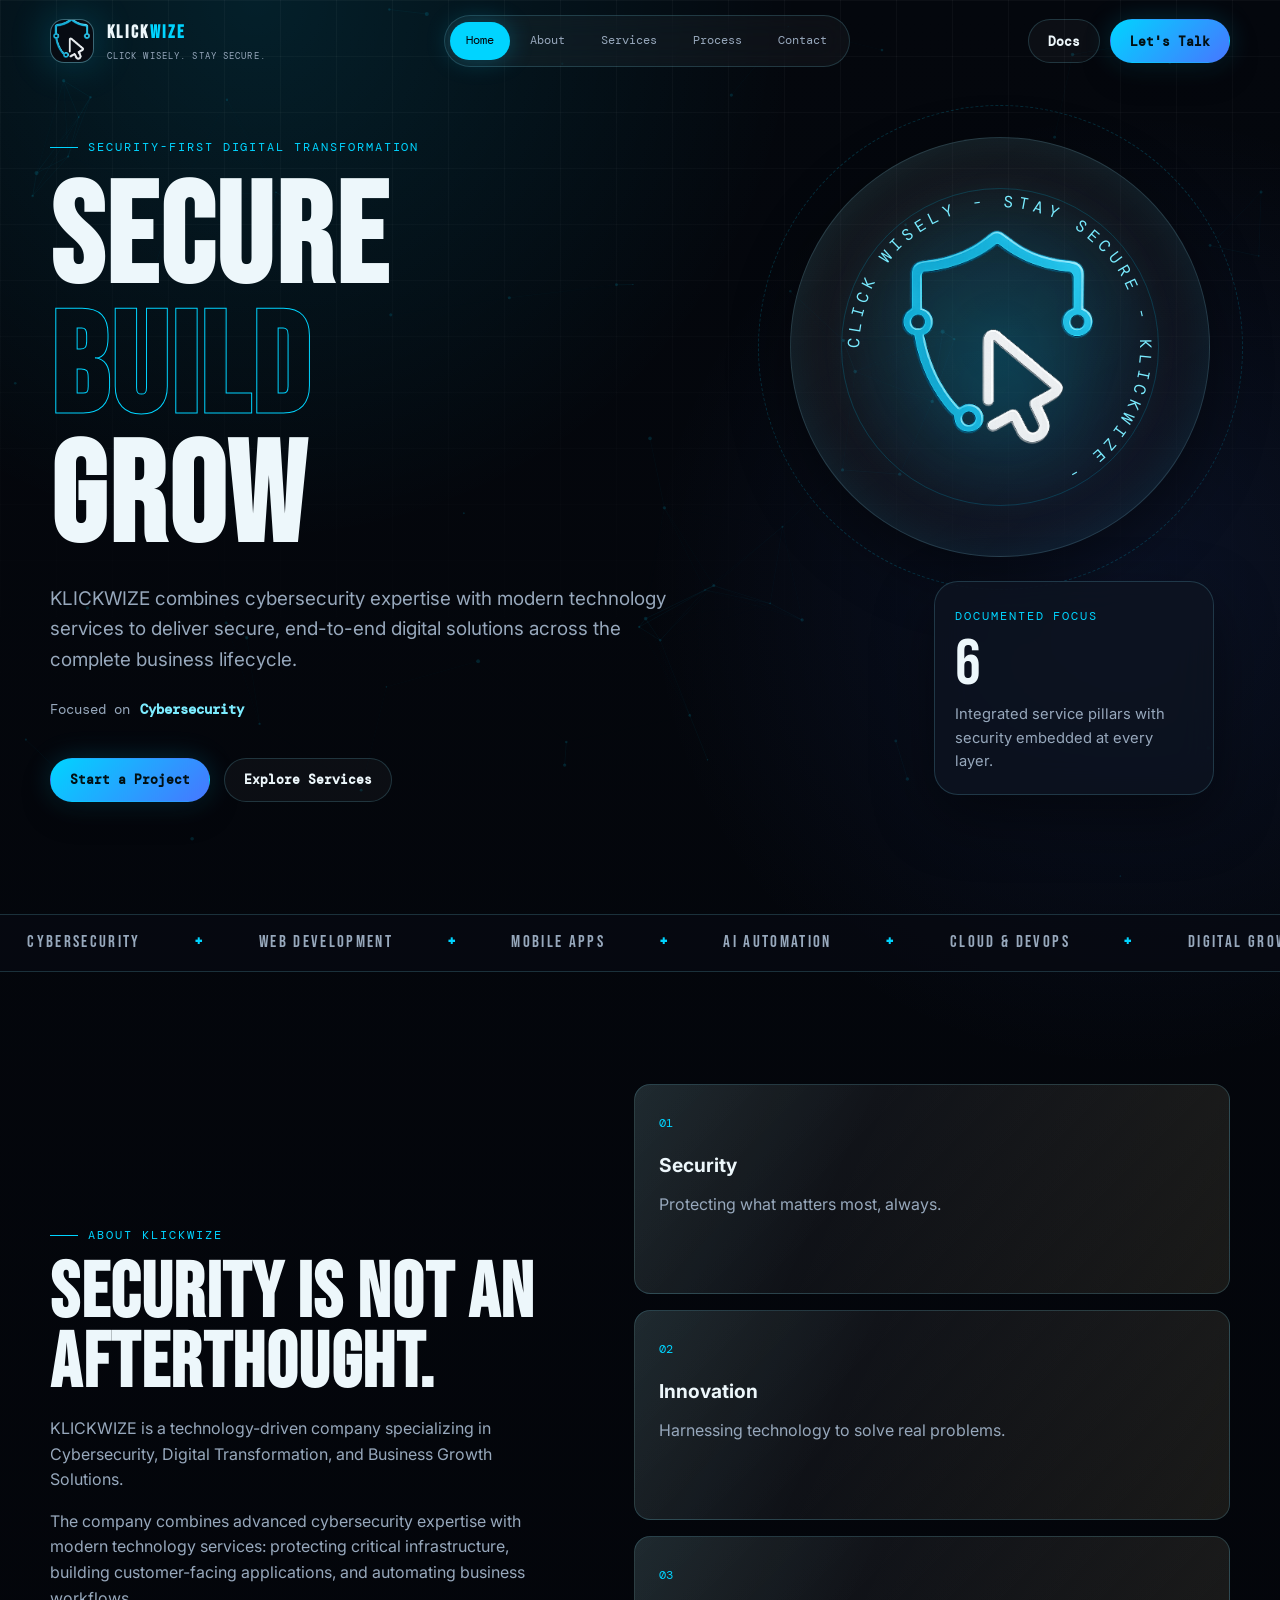
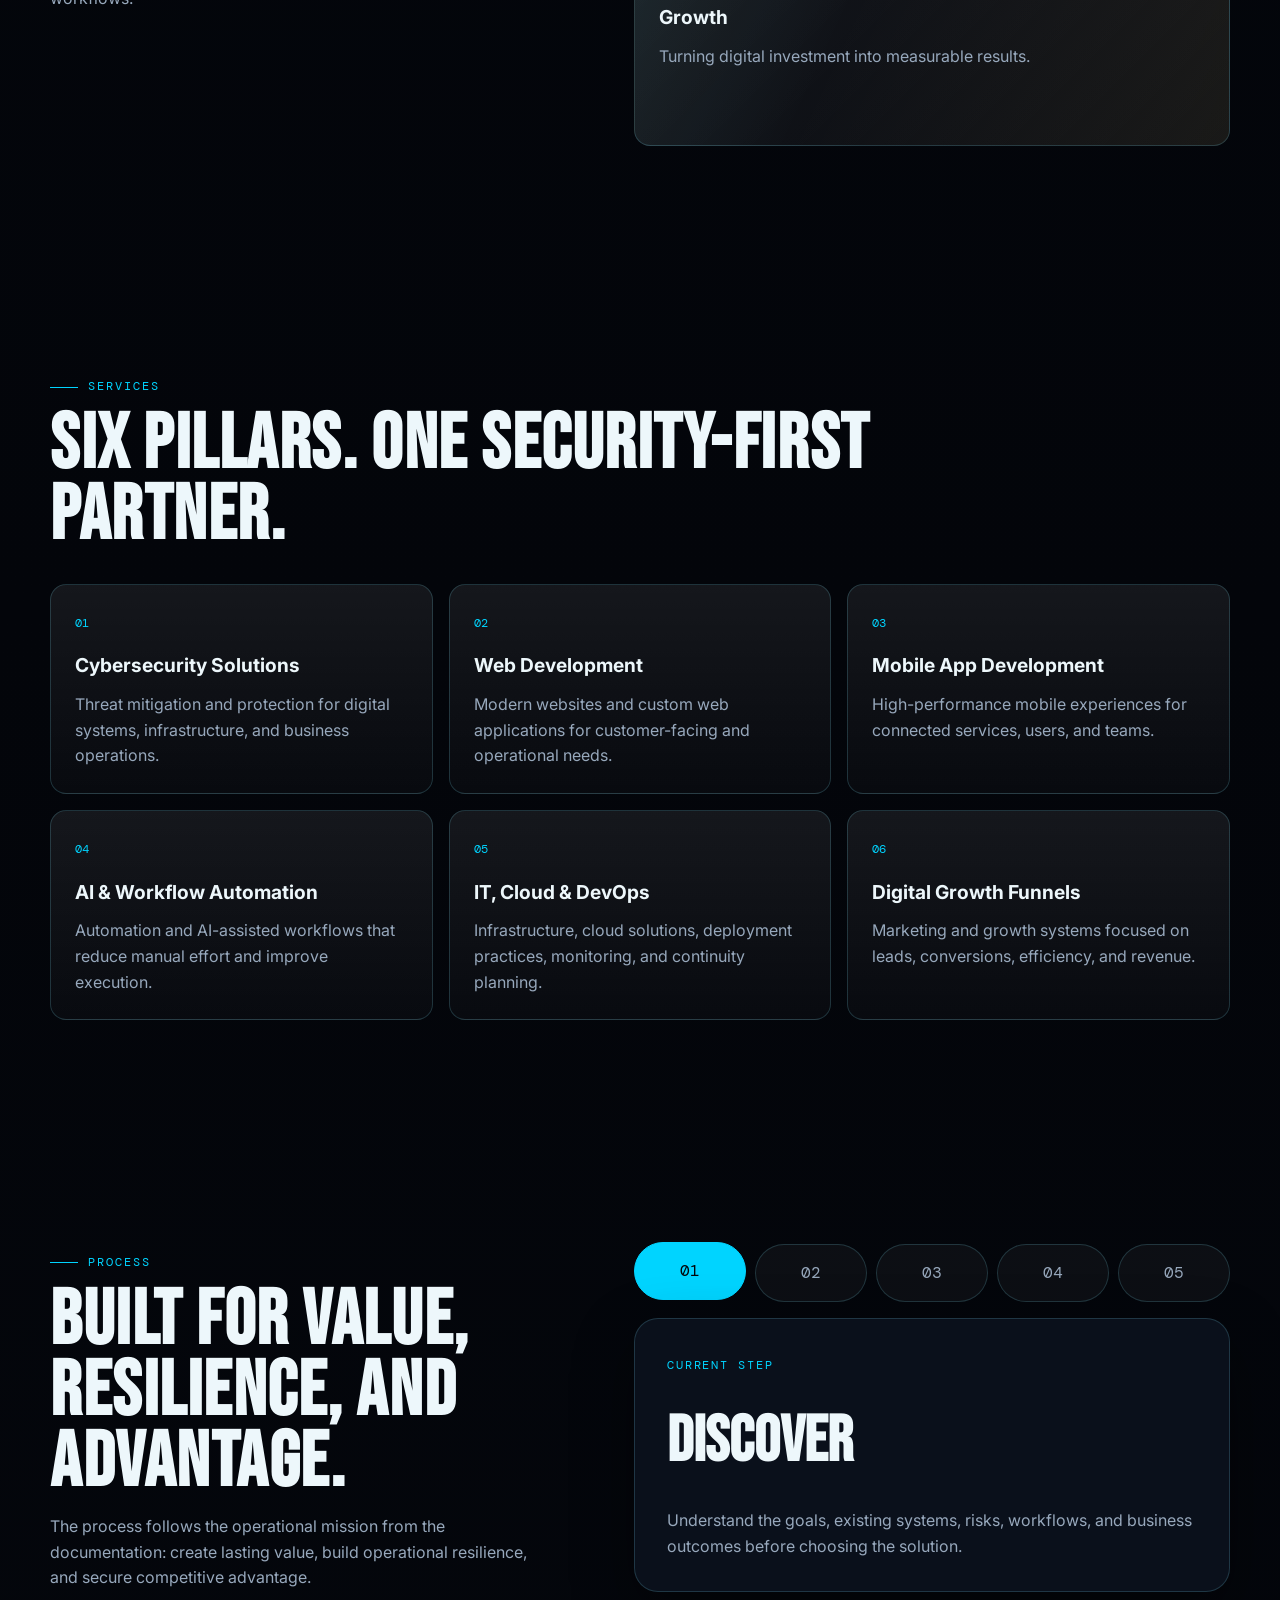
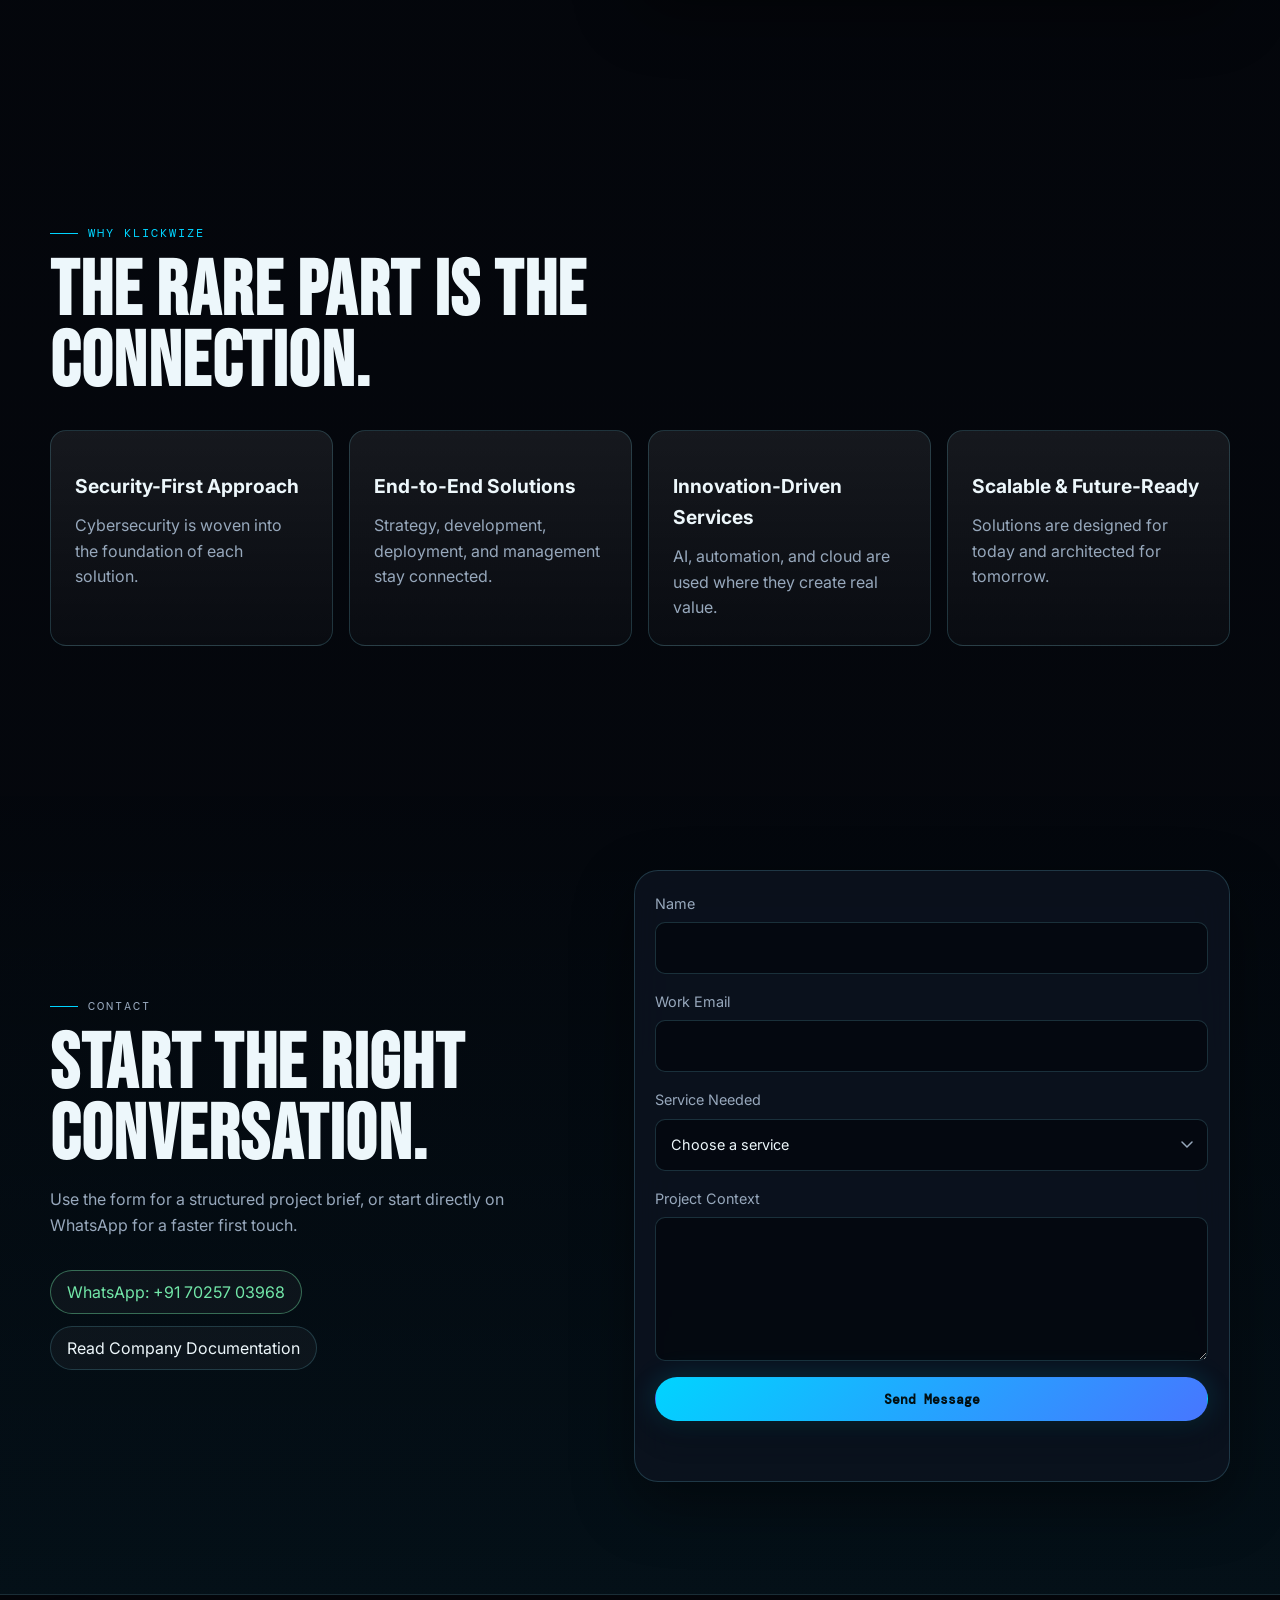
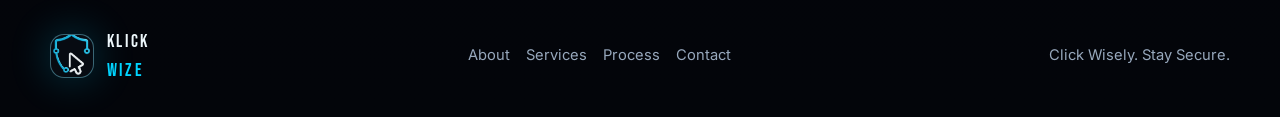
==== commit 8df0d447: "Update: 0.19 - 5/6/2026 8:17pm" ====
--- a/Website/0.2/index.html
+++ b/Website/0.2/index.html
@@ -22,7 +22,7 @@
     ================================================== -->
     <link rel="preconnect" href="https://fonts.googleapis.com">
     <link rel="preconnect" href="https://fonts.gstatic.com" crossorigin>
-    <link href="https://fonts.googleapis.com/css2?family=Inter:wght@400;500;600;700;800&family=JetBrains+Mono:wght@400;500;700&family=Oxanium:wght@500;600;700;800&display=swap" rel="stylesheet">
+    <link href="https://fonts.googleapis.com/css2?family=Inter:wght@400;500;600;700;800&family=JetBrains+Mono:wght@400;500;700&family=Oxanium:wght@500;600;700;800&family=Bebas+Neue&family=DM+Mono:wght@300;400;500&display=swap" rel="stylesheet">
 
     <!-- ==================================================
          CSS FILES
@@ -104,9 +104,9 @@
                         SECURITY-FIRST DIGITAL TRANSFORMATION
                     </p>
 
-                    <h1 class="hero-title metallic-text" aria-label="Secure Build Grow">
+                    <h1 class="hero-title">
                         <span class="split-text">Secure</span>
-                        <span class="split-text">Build</span>
+                        <span class="split-text accent">Build</span>
                         <span class="split-text">Grow</span>
                     </h1>
 
--- a/Website/0.2/css/variables.css
+++ b/Website/0.2/css/variables.css
@@ -34,9 +34,9 @@
   --glass-border: rgba(255, 255, 255, .1);
 
   /* Fonts */
-  --ff-display: "Oxanium", system-ui, sans-serif;
+  --ff-display: 'Bebas Neue', "Oxanium", system-ui, sans-serif;
   --ff-body: "Inter", system-ui, sans-serif;
-  --ff-mono: "JetBrains Mono", monospace;
+  --ff-mono: 'DM Mono', "JetBrains Mono", monospace;
 
   /* Sizing */
   --container: 1180px;
--- a/Website/0.2/css/layout.css
+++ b/Website/0.2/css/layout.css
@@ -134,9 +134,9 @@
   margin: 1.2rem 0;
   font-family: var(--ff-display);
   font-size: clamp(4.6rem, 11vw, 10.2rem);
-  line-height: .82;
+  line-height: .92;
   text-transform: uppercase;
-  letter-spacing: -.04em;
+  letter-spacing: .02em;
 }
 
 .hero-description {
@@ -188,7 +188,7 @@
   font-family: var(--ff-display);
   font-size: clamp(2.6rem, 6vw, 5.8rem);
   line-height: .92;
-  letter-spacing: -.035em;
+  letter-spacing: .02em;
 }
 
 /* =====================================================
--- a/Website/0.2/css/components.css
+++ b/Website/0.2/css/components.css
@@ -233,6 +233,12 @@
   transform: translateY(110%) rotate(4deg);
   animation: charRise .72s var(--ease) forwards;
   animation-delay: calc(var(--char-index) * 18ms + var(--line-index) * 90ms);
+}
+
+.hero-title .accent,
+.hero-title .accent .char {
+  -webkit-text-stroke: 1px var(--cyan);
+  color: transparent;
 }
 
 .rotating-line {
